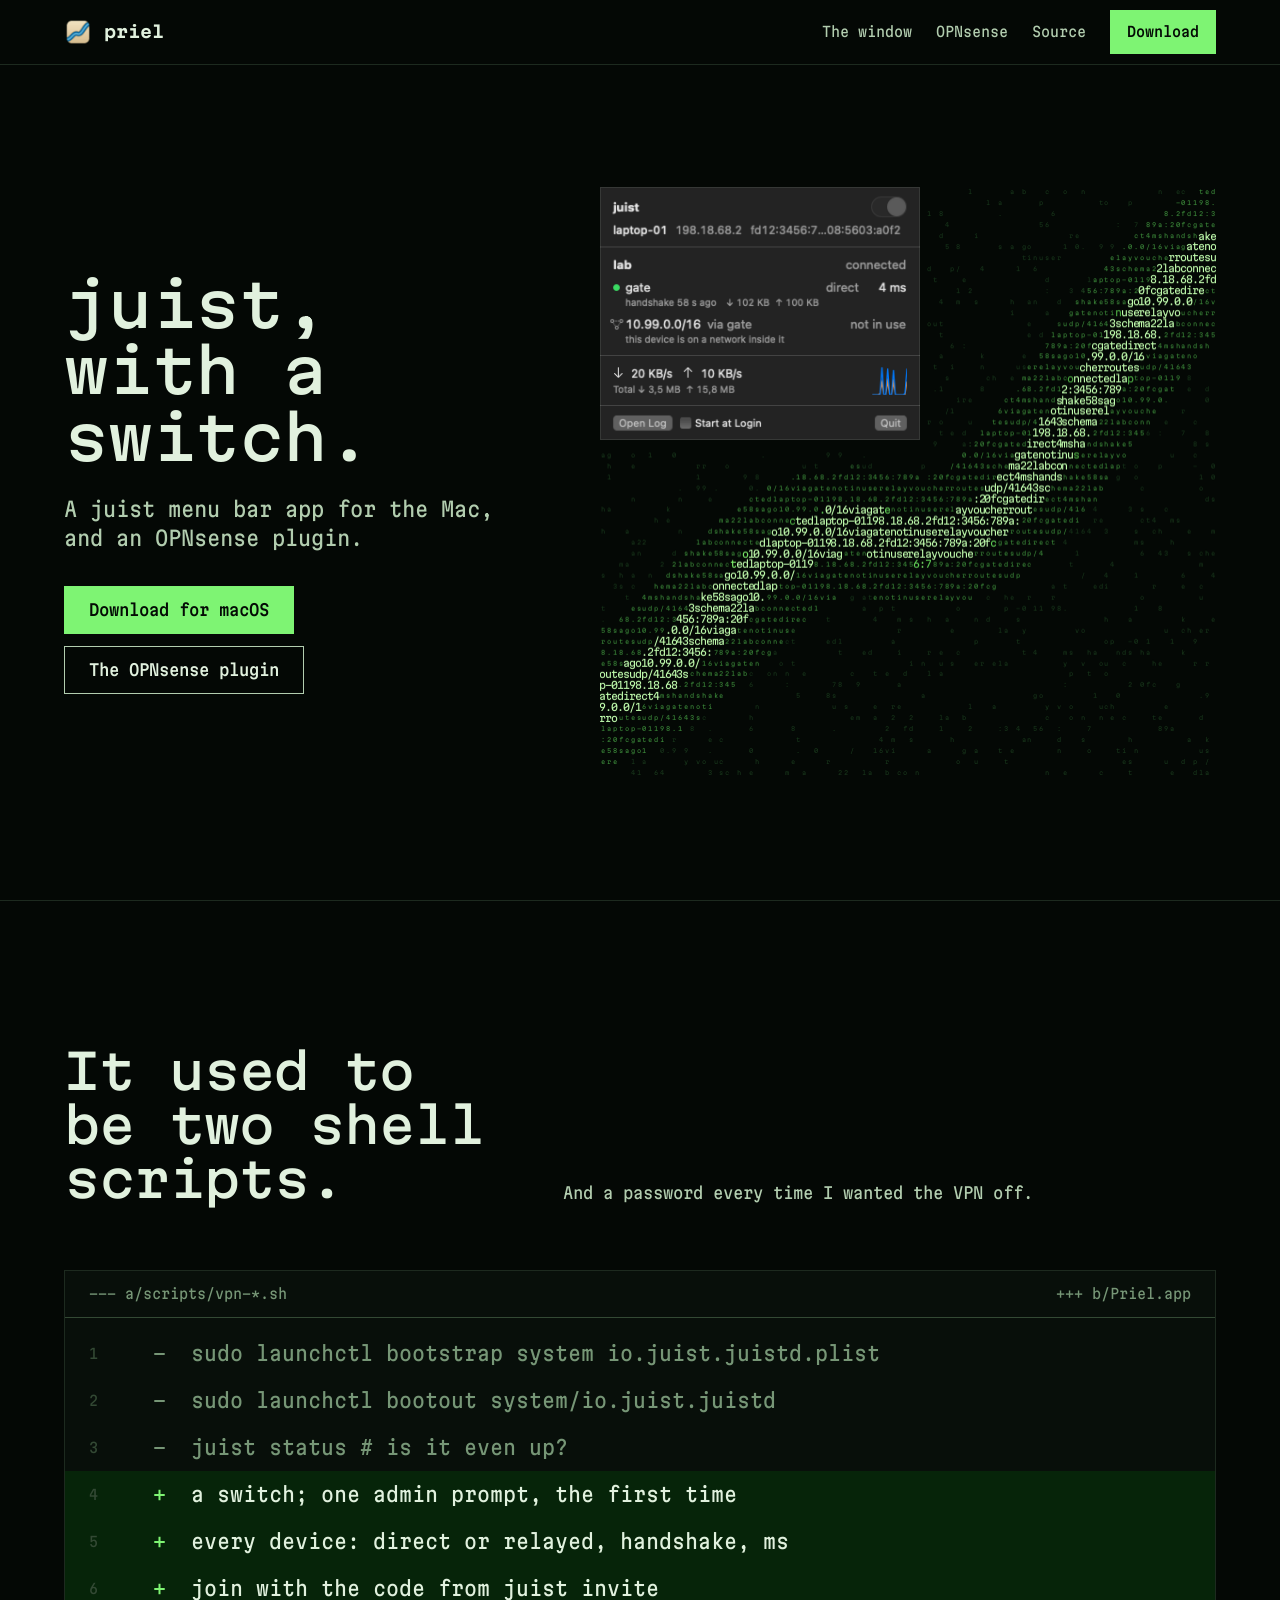
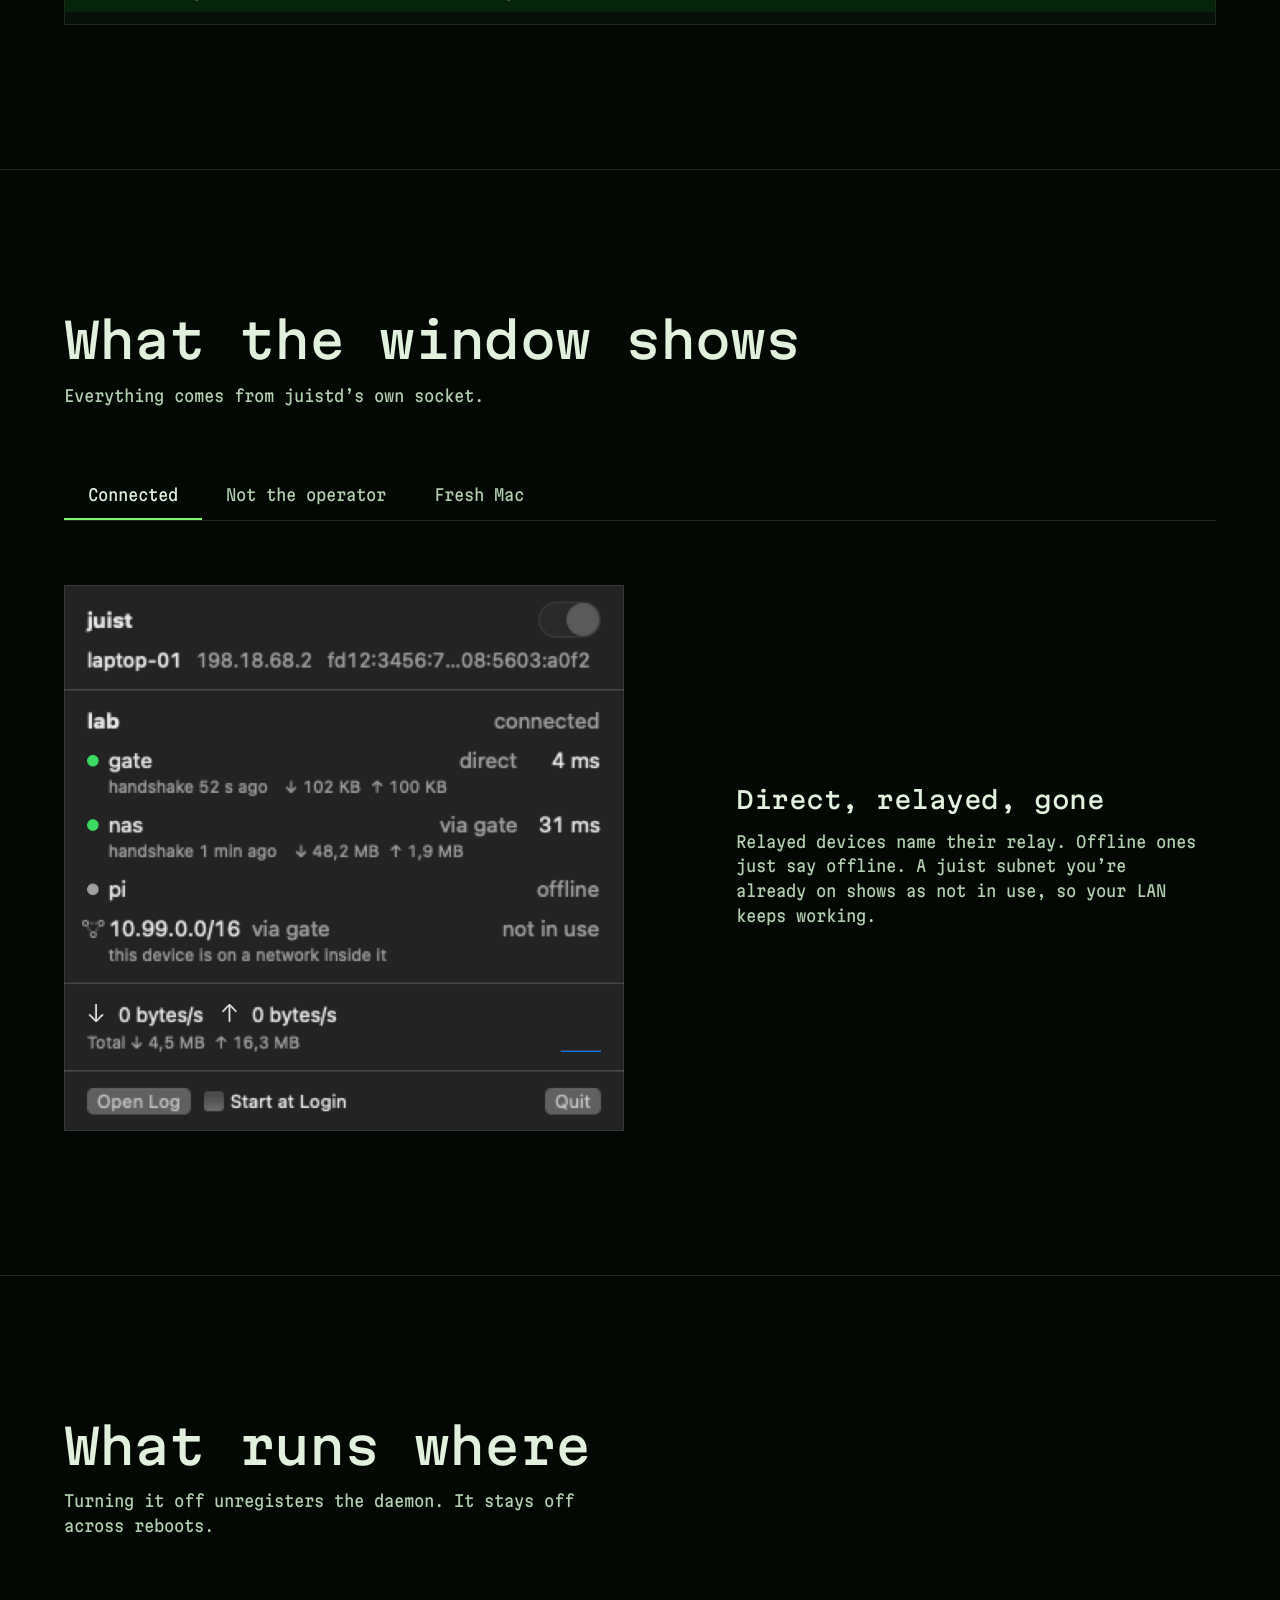
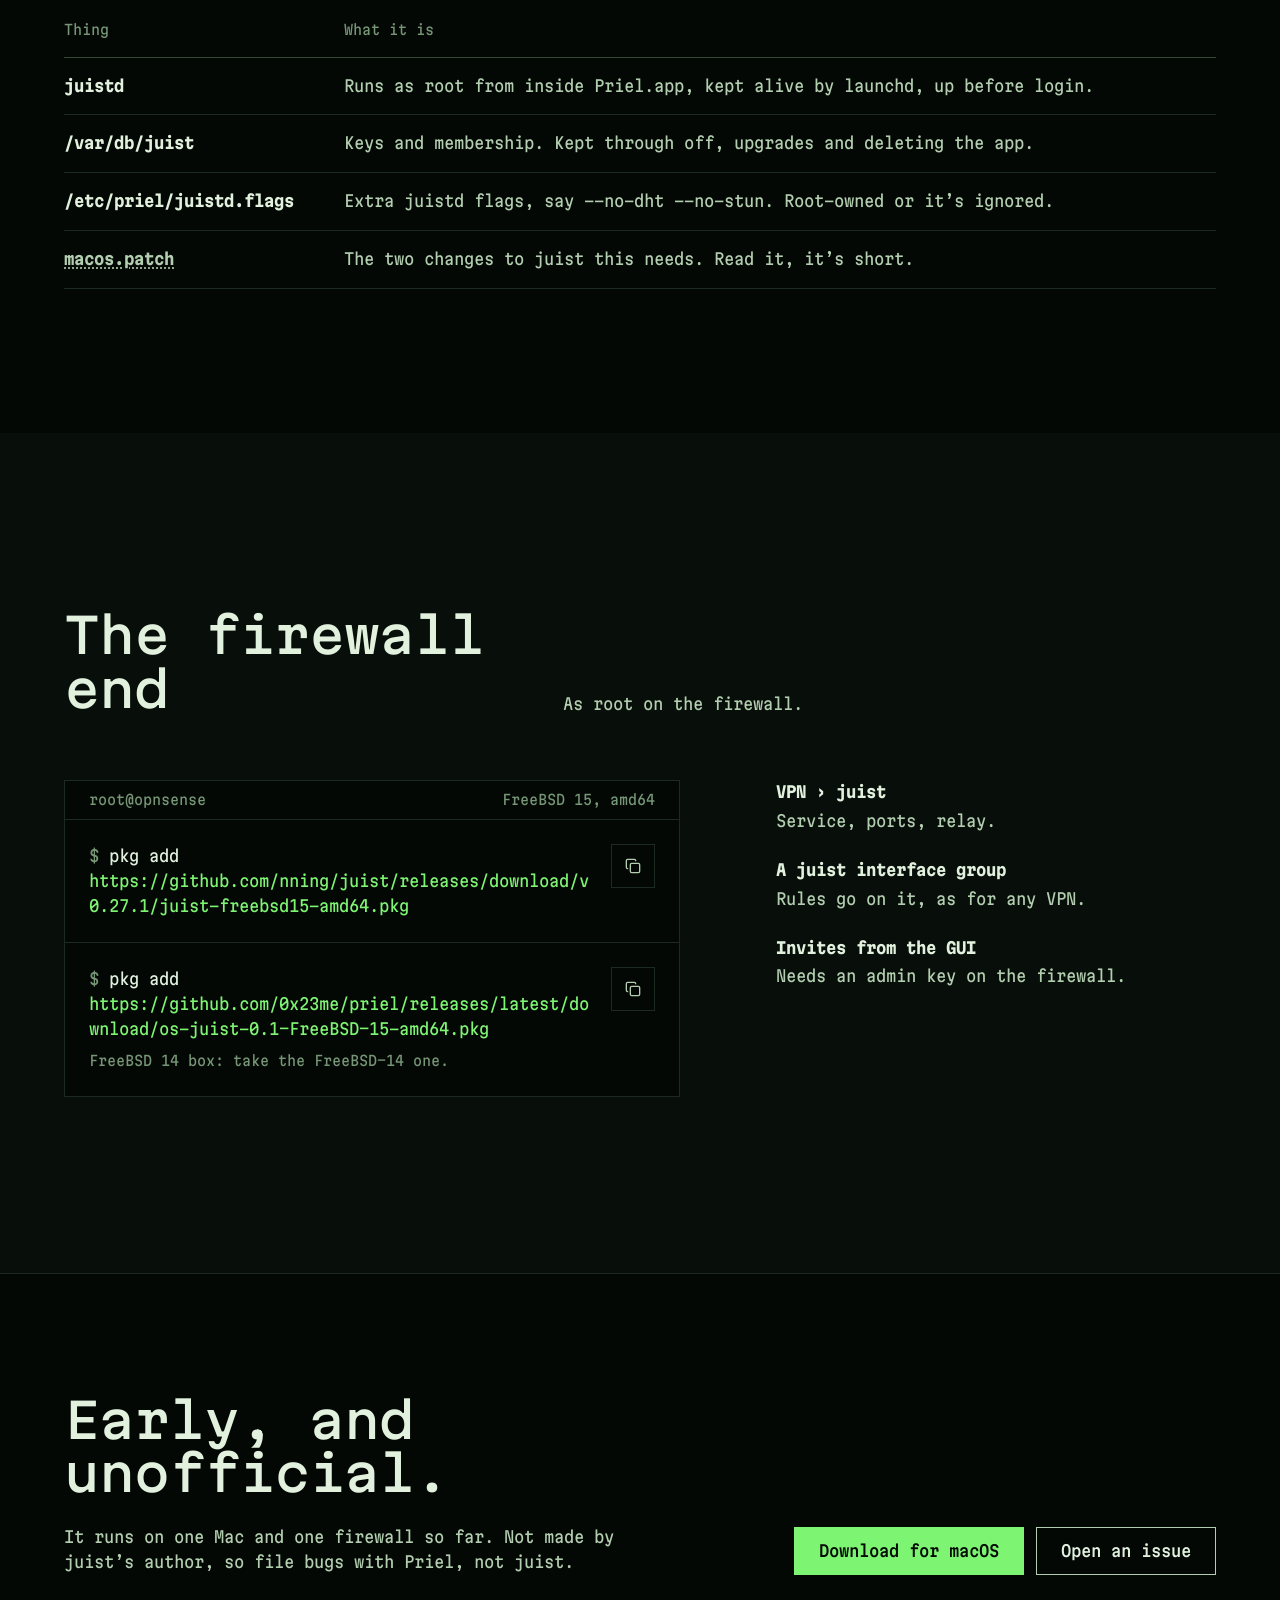
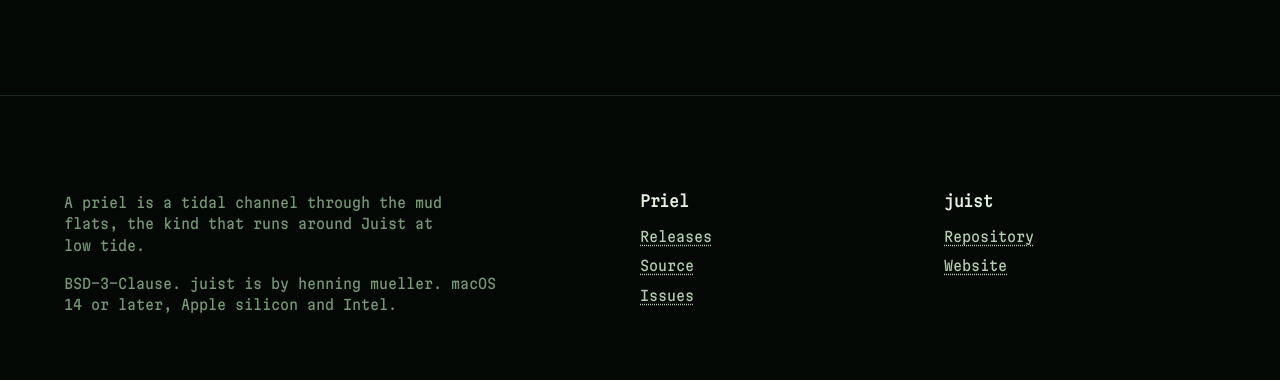
==== site/index.html @ d88fb5ce "Priel: juist in the macOS menu bar, an OPNsense plugin, and a landing page" ====
<!doctype html>
<html lang="en">
<head>
<meta charset="utf-8">
<meta name="viewport" content="width=device-width, initial-scale=1">
<title>Priel, juist for the Mac and OPNsense</title>
<meta name="description" content="A macOS menu bar app and an OPNsense plugin for juist, the peer-to-peer WireGuard mesh VPN.">
<link rel="icon" href="img/icon-256.png">
<link rel="preconnect" href="https://fonts.googleapis.com">
<link rel="preconnect" href="https://fonts.gstatic.com" crossorigin>
<link href="https://fonts.googleapis.com/css2?family=Martian+Mono:wdth,wght@75..112.5,400..700&display=swap" rel="stylesheet">
<link rel="stylesheet" href="style.css">
<script>document.documentElement.classList.add('js');</script>
</head>
<body>
<a class="skip" href="#main">Skip to content</a>

<header class="nav">
  <div class="container">
    <a class="mark" href="./" aria-label="Priel, home"><img src="img/icon-256.png" width="28" height="28" alt="">priel</a>
    <ul>
      <li><a href="#window">The window</a></li>
      <li><a href="#opnsense">OPNsense</a></li>
      <li><a href="https://github.com/0x23me/priel">Source</a></li>
      <li><a class="btn" href="https://github.com/0x23me/priel/releases/latest">Download</a></li>
    </ul>
  </div>
</header>

<main id="main">
<section class="hero">
  <div class="container">
    <div class="hero__text">
      <h1>juist, with a switch.</h1>
      <p class="lead">A juist menu bar app for the Mac, and an OPNsense plugin.</p>
      <div class="actions">
        <a class="btn" href="https://github.com/0x23me/priel/releases/latest">Download for macOS</a>
        <a class="btn btn--line" href="#opnsense">The OPNsense plugin</a>
      </div>
    </div>
    <div class="art">
      <pre aria-hidden="true">l         a   b   c    o nn e      c t       e        d       l      a p   t  o  p            -  01  198
                 .        1   8.  68            .     2          g a      t         ed   i       rect4ms
    h    an          ds              h    a    k   e5  8 s         a        g                  o10.99.0.
  0 /1  6       v           i        ag   a   t           e               la           b  c onnectedlapt
op - 0  1 1  98 .   1 8            .                  6  8     .               2g         atedirect4msha
   n                       d  s  ha        k e 5 8sa g    o 1      0 . 99     . 0.  0 / 16viagatelabconn
 e c            t      e d  l     ap     t     op- 0                   1198.18        .68.2gatedirect4ms
       h   a    n  d    sh    a ke    5     8    s  ag o   10   .     9  9           .0.0/16viagatelabco
    n    n          e   c                te   d l  a    p    t             o      p-01198.18.68.2gatedir
     ec   t  4            ms             h     an ds        h a            k   e 58sago10.99.0.0/16viaga
         t          el  a       b c o   nnec   t         e  d  l     a  pt   o  p-01198.18.68.2gatedirec
 t          4     m         s      h   a   n d   sh  a               k     e   58sago10.99.0.0/16viagate
    l       a b   c   onn           e c     t     e    dla              p    top-01198.18.68.2gatedirect
      4m     shan        d        s        h      a k    e              5 8 sago10.99.0.0/16viagatelabco
     n  n   ec        t               e           d  l     a p             top-01198.18.68.2gatedirect4
   m   s  h      a      n   d                   s     h  a      k      e  58sago10.99.0.0/16viagatela
         b        c    o   n      n  e  c         t     e  d    l     aptop-01198.18.68.2gatedirect4
 m        sh  a          n             d  s               h      ak  e 58sago10.99.0.0/16viagatela b
   con n   e          c  t   e  d l a  p   to   p -0    11      9     8.18.68.2gatedirect4mshands  h  a
k  e58   sa  go     1 0    .        9    9 .   0.     0     /16     viagatelabconnectedlaptop-01      1
   9 8            .     1             8       .  6    8   .2       gatedirect4mshandshake58sag    o
1  0  .9     9        . 0  .    0    / 1 6         v   i a    g   atelabconnectedlaptop-01198  .    1
    8              .   6  8    .2       g a t    e d     i r e  ct4mshandshake58sago10.99.0.0 /   1   6
  v              i        a       g  a            te    l    abconnectedlaptop-01198.18.68          . 2
ga   t  e   d              i          r e   c                t4mshandshake58sago10.99.0.0       /   1
 6   v          ia   g            a t     elab        c    onnectedlaptop-01198.18.68.2ga t   e     d  i
 r              e       c t     4mshandshake58sago10.9 9.0.0/16viagatelabconnectedlapt o  p          - 0
             1  19 8     .1 8.68.2gatedirect4mshandshake58sago10.99.0.0/16viagatelabc      o         n
     n       e    c      tedlaptop-01198.18.68.2gatedirect4mshandshake58sago10.99.0.                  0/
16         v           iagatelabconnectedlaptop-01198.18.68.2gatedirect4mshandshak e     5 8   s
         a g        o10.99.0.0/16viagatelabconnectedlaptop-01198.18.68.2gatedirec  t4      msh  an
d   s        h    ake58sago10.99.0.0/16viagatelabconnectedlaptop-01198.18.68.2gated  i    r  ec    t   4
     msh        andshake58sago10.99.0.0/16viagatelabconnectedlaptop-01198.18. 6           8.    2
     ga     t edirect4mshandshake58sago10.99.0.0/16viagatelabconnectedlapto     p          -  01   1 98.
   18     . 68.2gatedirect4mshandshake58sago10.99.0.0/16viagatelabconnect      e      d              l
a  p t  o  p-01198.18.68.2gatedirect4mshandshake58sago10.99.0.0/16viaga          t   e    l       a    b
  co n   nectedlaptop-01198.18.68.2gatedirect4mshandshake58sago10.9         9 .    0.0       /    1  6
    v  iagatelabconnectedlaptop-01198.18  . 68.2gatedirect4msha  n  ds  h   a              k         e
5    8sago10.99.0.0/16viagatelabconne       c  t e          d       l ap to p-0           1   1
9  8.18.68.2gatedirect4mshandshake5   8       s   a g  o  1    0 .    9              9   .        0    .
0/16viagatelabconnectedlaptop-011                 9        8       .1  8        .6             8  .2 ga
tedirect4mshandshake58sago10.99.0     .0/        1             6      v              ia  ga t   e   l
abconnectedlaptop-01198.18.68.          2   ga    t    e d  i          r e    ct  4m   sha nd     s
hake58sago10.99.0.0/16viaga   t e                   l a  b c   on nec         t  e  dl  a    pt     o p
-01198.18.68.2gatedirect4m  sh a  n       d   s h  a   k e                     5  8  s
ago10.99.0.0/16viagatel  a     b       co  n      n                           e          c ted   l
aptop-01198.18.68.2ga            t    ed              i                  re        c   t             4m
shandshake58sago10.       9            9 .    0  .0           /   1        6 v i    aga        t
elabconnectedlapto       p                -0  1  1  9    8.  1             8   . 6  8 . 2    ga      t
edirect4mshand s  h      a      k      e        5  8s    a    g    o1 0  .9  9    .           0.0
/16viagatel a     b c            o             n n  e      c           te    d   l       a         p  t
op-01198  .18 .   6      8       .  2     g   ated     i     r e   c t       4    m    sh a          nd
sha  k e      5 8s ag     o     1     0         .           9  9    .                   0.     0  / 1 6
     vi  ag       a te l a     b  c     on  ne  c te d                     l  a     p    t      o   p-0</pre>
      <canvas aria-hidden="true"></canvas>
      <figure class="window" data-slot="window" data-kind="product" data-alt="Priel's window, connected, one device reached directly">
        <img src="img/window-connected.png" width="680" height="536" fetchpriority="high" alt="Priel's window: the switch on, this Mac's addresses, the network lab connected, the device gate reached directly at 4 ms with its last handshake and bytes each way, a subnet not in use because this Mac is inside it, and the tunnel's rate and totals.">
      </figure>
    </div>
  </div>
</section>

<section class="section">
  <div class="container">
    <div class="head">
      <h2>It used to be two shell scripts.</h2>
      <p>And a password every time I wanted the VPN off.</p>
    </div>
    <figure class="diff" aria-label="What Priel replaced, as a diff">
      <figcaption class="diff__file"><span>--- a/scripts/vpn-*.sh</span><span>+++ b/Priel.app</span></figcaption>
      <ol>
        <li class="del"><span class="sign">-</span><code>sudo launchctl bootstrap system io.juist.juistd.plist</code></li>
        <li class="del"><span class="sign">-</span><code>sudo launchctl bootout system/io.juist.juistd</code></li>
        <li class="del"><span class="sign">-</span><code>juist status   # is it even up?</code></li>
        <li class="add"><span class="sign">+</span><span>a switch; one admin prompt, the first time</span></li>
        <li class="add"><span class="sign">+</span><span>every device: direct or relayed, handshake, ms</span></li>
        <li class="add"><span class="sign">+</span><span>join with the code from juist invite</span></li>
      </ol>
    </figure>
  </div>
</section>

<section class="section" id="window">
  <div class="container">
    <div class="head head--stack">
      <h2>What the window shows</h2>
      <p>Everything comes from juistd’s own socket.</p>
    </div>
    <div class="switch" data-switch>
      <div class="tabs" role="tablist" aria-label="Window states">
        <button type="button" role="tab" id="t1" aria-controls="p1" aria-selected="true">Connected</button>
        <button type="button" role="tab" id="t2" aria-controls="p2" aria-selected="false" tabindex="-1">Not the operator</button>
        <button type="button" role="tab" id="t3" aria-controls="p3" aria-selected="false" tabindex="-1">Fresh Mac</button>
      </div>
      <div class="panel" role="tabpanel" id="p1" aria-labelledby="t1">
        <figure class="shot" data-slot="state-connected" data-kind="product" data-alt="The window with several devices"><img src="img/window-several.png" width="680" height="662" loading="lazy" alt="Priel's window with three devices: gate reached directly at 4 ms, nas through gate's relay at 31 ms, pi offline."></figure>
        <div>
          <h3>Direct, relayed, gone</h3>
          <p>Relayed devices name their relay. Offline ones just say offline. A juist subnet you’re already on shows as not in use, so your LAN keeps working.</p>
        </div>
      </div>
      <div class="panel" role="tabpanel" id="p2" aria-labelledby="t2">
        <figure class="shot" data-slot="state-reader" data-kind="product" data-alt="The window as a user who is not the operator"><img src="img/window-reader.png" width="680" height="604" loading="lazy" alt="Priel's window showing the device as member 1, no latency, and a Become Operator button."></figure>
        <div>
          <h3>Member 1, no ping</h3>
          <p>juistd hides names from users who aren’t its operator. Become Operator asks for your password once and fixes it.</p>
        </div>
      </div>
      <div class="panel" role="tabpanel" id="p3" aria-labelledby="t3">
        <figure class="shot" data-slot="state-join" data-kind="product" data-alt="The window on a Mac in no network yet"><img src="img/window-join.png" width="680" height="402" loading="lazy" alt="Priel's window with an invite code field and a Join button."></figure>
        <div>
          <h3>Paste the invite code</h3>
          <p>Run juist invite on any member, paste the code here. You also become this Mac’s operator.</p>
        </div>
      </div>
    </div>
  </div>
</section>

<section class="section">
  <div class="container">
    <div class="head head--stack">
      <h2>What runs where</h2>
      <p>Turning it off unregisters the daemon. It stays off across reboots.</p>
    </div>
    <table class="where">
      <thead><tr><th scope="col">Thing</th><th scope="col">What it is</th></tr></thead>
      <tbody>
        <tr><th scope="row">juistd</th><td>Runs as root from inside Priel.app, kept alive by launchd, up before login.</td></tr>
        <tr><th scope="row">/var/db/juist</th><td>Keys and membership. Kept through off, upgrades and deleting the app.</td></tr>
        <tr><th scope="row">/etc/priel/juistd.flags</th><td>Extra juistd flags, say <code>--no-dht --no-stun</code>. Root-owned or it’s ignored.</td></tr>
        <tr><th scope="row"><a class="link" href="https://github.com/0x23me/priel/blob/main/mac/juist/macos.patch">macos.patch</a></th><td>The two changes to juist this needs. Read it, it’s short.</td></tr>
      </tbody>
    </table>
  </div>
</section>

<section class="section section--paper" id="opnsense">
  <div class="container">
    <div class="head">
      <h2>The firewall end</h2>
      <p>As root on the firewall.</p>
    </div>
    <div class="fw">
      <div class="well">
        <div class="well__bar"><span>root@opnsense</span><span>FreeBSD 15, amd64</span></div>
        <div class="cmd">
          <div><code><span class="p">$ </span>pkg add <span class="arg">https://github.com/nning/juist/releases/download/v0.27.1/juist-freebsd15-amd64.pkg</span></code></div>
          <button class="copy" type="button" aria-label="Copy the juist install command" data-copy="pkg add https://github.com/nning/juist/releases/download/v0.27.1/juist-freebsd15-amd64.pkg"><svg class="glyph" viewBox="0 0 24 24" fill="none" stroke="currentColor" stroke-width="2" stroke-linecap="round" stroke-linejoin="round" aria-hidden="true"><rect x="8" y="8" width="14" height="14" rx="2"/><path d="M4 16c-1.1 0-2-.9-2-2V4c0-1.1.9-2 2-2h10c1.1 0 2 .9 2 2"/></svg><svg class="tick" viewBox="0 0 24 24" fill="none" stroke="currentColor" stroke-width="2" stroke-linecap="round" stroke-linejoin="round" aria-hidden="true"><path d="M20 6 9 17l-5-5"/></svg></button>
        </div>
        <div class="cmd">
          <div><code><span class="p">$ </span>pkg add <span class="arg">https://github.com/0x23me/priel/releases/latest/download/os-juist-0.1-FreeBSD-15-amd64.pkg</span></code><small>FreeBSD 14 box: take the FreeBSD-14 one.</small></div>
          <button class="copy" type="button" aria-label="Copy the plugin install command" data-copy="pkg add https://github.com/0x23me/priel/releases/latest/download/os-juist-0.1-FreeBSD-15-amd64.pkg"><svg class="glyph" viewBox="0 0 24 24" fill="none" stroke="currentColor" stroke-width="2" stroke-linecap="round" stroke-linejoin="round" aria-hidden="true"><rect x="8" y="8" width="14" height="14" rx="2"/><path d="M4 16c-1.1 0-2-.9-2-2V4c0-1.1.9-2 2-2h10c1.1 0 2 .9 2 2"/></svg><svg class="tick" viewBox="0 0 24 24" fill="none" stroke="currentColor" stroke-width="2" stroke-linecap="round" stroke-linejoin="round" aria-hidden="true"><path d="M20 6 9 17l-5-5"/></svg></button>
        </div>
      </div>
      <dl>
        <div><dt>VPN › juist</dt><dd>Service, ports, relay.</dd></div>
        <div><dt>A juist interface group</dt><dd>Rules go on it, as for any VPN.</dd></div>
        <div><dt>Invites from the GUI</dt><dd>Needs an admin key on the firewall.</dd></div>
      </dl>
    </div>
  </div>
</section>

<section class="close">
  <div class="container">
    <div class="close__text">
      <h2>Early, and unofficial.</h2>
      <p>It runs on one Mac and one firewall so far. Not made by juist’s author, so file bugs with Priel, not juist.</p>
    </div>
    <div class="actions">
      <a class="btn" href="https://github.com/0x23me/priel/releases/latest">Download for macOS</a>
      <a class="btn btn--line" href="https://github.com/0x23me/priel/issues">Open an issue</a>
    </div>
  </div>
</section>
</main>

<footer class="foot">
  <div class="container">
    <div>
      <p>A priel is a tidal channel through the mud flats, the kind that runs around Juist at low tide.</p>
      <p>BSD-3-Clause. juist is by henning mueller. macOS 14 or later, Apple silicon and Intel.</p>
    </div>
    <nav aria-label="Priel">
      <h2>Priel</h2>
      <ul>
        <li><a class="link" href="https://github.com/0x23me/priel/releases">Releases</a></li>
        <li><a class="link" href="https://github.com/0x23me/priel">Source</a></li>
        <li><a class="link" href="https://github.com/0x23me/priel/issues">Issues</a></li>
      </ul>
    </nav>
    <nav aria-label="juist">
      <h2>juist</h2>
      <ul>
        <li><a class="link" href="https://github.com/nning/juist">Repository</a></li>
        <li><a class="link" href="https://juist.nning.io/">Website</a></li>
      </ul>
    </nav>
  </div>
</footer>

<script>
// The channel, printed in juistd's status text: resolves row by row once, flares under the cursor.
(() => {
  const rows = ["10000000001000100010000101101000000101000000010000000010000000100000010100010010010000000000001001100444", "00000000000000000100000000100011001100000000000010000010000000000101000000100000000011000100000004444444", "00001000011000000000011000000000000001000010000100011001010000000001000000001000000000000000000444444444", "00101100100000001000000000001000000001100010001000000000001000000000000000110000000000010010444444444444", "11010100101001101000101000000000000100000000000000000010010000010000000000000001100000000044444444444888", "00010000000000000000000000010010011000000001010101110100001010000001010110000010110010104444444444488888", "01010000000000001000000101001000001100000100000111010000000000000000000111111100000000444444444488888888", "00000001000100001001000011000010110000100000100001001101000110001000001001000000000004444444448888888888", "00001000010000000000100010000000000000000110001010010000100001000000000000010000001444444444488888888888", "00000110001001000000000000110000000000000100000110110000000010100000000000010001024444444448888888888844", "00000000010000000000110010000000101010001111000100000000010010010000010011000100444444444888888888884444", "01000000000010000010000000001000000100010001010001100100000000000000010000010004444444458888888888444444", "00001000000010100010001110000000000010100000100000100001110000000000000010000344444444888888888884444444", "00000011000001111000000001000000001000000001000000101000010000000000000010104444444448888888888444444444", "00000100100011000000001000000000000000100000000000100100000101000000000000044444444888888888884444444440", "00010001001000000100000010001000000000000000000010000010010000001000000100444444448888888888444444444000", "00000000010000000010000100010000001001001000000000100000100100001000001144444444488888888884444444440000", "01000000001100100000000001000000000000010010000000000000001000000110010444444445888888888544444444010000", "00011101000100000000001001000100101010010001100010110000110000001000004444444488888888884444444440010010", "10011100011001100000101000010000000010000101000110000010000011100000444444444888888888844444444300000010", "00010100000000000010000010000000000000100000001001000010001100000004444444448888888888444444440000100000", "10010011000001000000001010010000100001010100000000010001010000100044444444888888888844444444400100001000", "00001000000000000001000100100001100000001010100001010000010101004444444448888888888444444444101000100010", "00100000000000000100000000100000001001000000000000110000100001344444444488888888884444444400000000001010", "11000100100010000000000000010000000000101000100000000000000004444444448888888888544444444000000010001000", "01000100000000001100010000000000001010000033110000000010000444444444488888888884444444441010001000001001", "01000000000000001000000010100000444444444444444444444404444444444448888888888844444444010010000000000101", "00000000000001001101000001104444444444444444444444444444444444444888888888884444444440000001000000000100", "00000100000001000010000004444444444444444444444444444444444444488888888888844444444400000000000000000011", "11000000000100000000000444444444444446888888888864444444444488888888888884444444440100000101000100000000", "00000000010100000000444444444444588888888888888888888888888888888888888444444444400110000001110011000000", "10001000000001000044444444444888888888888888888888888888888888888888844444444441111001000010011000010001", "00000111000000004444444444488888888888888888888888888888888888888864444444444010000000000011000010000000", "00000110000010444444444478888888888888888444488888888888888888844444444444400000100000000001001100010111", "00011000001044444444447888888888888844444444444444444676444444444444444440000001000000100000000000000100", "10010100100444444444488888888888844444444444444444444444444444444444444000000000010001000010000000100001", "00110100044444444448888888888844444444444444444444444444444444444440000000001010000111000000010000100100", "00001004444444444888888888884444444444440010114444444444444444400100110010001000000000000001000000000100", "10000444444444488888888888444444444440000000100101000000000010000000101101101110000000000010001000000000", "10044444444448888888888884444444444000100000001000101001001000010100001000000000000001000100000000100001", "44444444444888888888888444444444300000000000000000100000000100000001100100000000110000000000000100110110", "44444444488888888888844444444441100000111000000001000000000000010000001000000000000001100110100010001000", "44444448888888888884444444444100000000001000110000100001010010000000000101000011001100011101100000100000", "44448888888888888444444444400010100000000000000000001010010100011011100000000010010011001000011000001010", "88888888888888844444444441001101001000000010001010010001010000000000000000000001001001000000000000000000", "88888888888884444444444001000001000000011001000000100000000000000000000000000010000000000101110001000000", "88888888884444444444400000000000010000110000000000000010000000000000000001100000000100010000000000000110", "88888884444444444440000000100000000000010100001001100000000000100010000000010101000011100000000100000000", "88844444444444444100000001000000000000000011001001001000011001000000000000010001010010101000011000000100", "44444444444444010010000001000000100000010000000010011000010000100001101001100100001000000000001110000000", "44444444444010000010100000000000010000000000000101001000000100000000000110000100010000000100000000010010", "44444444001110100010000001000000010010000010001111000001000001010001010000000100001000011010000000000110", "44400101000000101101100000100000100000100000000010000000000010010000100000000000000000001100000100101010", "00000110011000000010110101000001001000001100110010110100000000000000000000010010000010000100000010001110"];
  const text = 'lab connected laptop-01 198.18.68.2 fd12:3456:789a:20fc gate direct 4ms handshake 58s ago 10.99.0.0/16 via gate not in use relay voucher routes udp/41643 schema 22 '.replace(/\s/g, '');
  const art = document.querySelector('.art'), canvas = art.querySelector('canvas'), ctx = canvas.getContext('2d');
  const win = art.querySelector('.window');
  let hole = null;
  const css = getComputedStyle(document.documentElement);
  const tones = [0, 1, 2, 3, 4, 5, 6, 7].map((i) => css.getPropertyValue(`--glyph-${i}`).trim());
  const accent = css.getPropertyValue('--color-accent').trim();
  const still = matchMedia('(prefers-reduced-motion: reduce)').matches;
  let shown = still ? rows.length : 0, pointer = null, w = 0, h = 0, cw = 0, ch = 0;
  const size = () => {
    const r = art.getBoundingClientRect(), d = devicePixelRatio || 1;
    w = r.width; h = r.height; canvas.width = w * d; canvas.height = h * d; ctx.setTransform(d, 0, 0, d, 0, 0);
    cw = w / rows[0].length; ch = h / rows.length;
    // Leave a cell of air around the window, so no glyph is cut by its edge.
    const q = win.getBoundingClientRect();
    hole = { l: q.left - r.left - cw, t: q.top - r.top - ch, r: q.right - r.left + cw, b: q.bottom - r.top + ch };
  };
  const draw = () => {
    ctx.clearRect(0, 0, w, h);
    ctx.textAlign = 'center'; ctx.textBaseline = 'middle';
    let k = 0;
    for (let y = 0; y < shown; y++) {
      for (let x = 0; x < rows[y].length; x++) {
        const level = +rows[y][x];
        if (!level) continue;
        const cx = (x + 0.5) * cw, cy = (y + 0.5) * ch;
        if (cx > hole.l && cx < hole.r && cy > hole.t && cy < hole.b) continue;
        const near = pointer && Math.hypot(cx - pointer.x, cy - pointer.y) < 60;
        const dim = level <= 4;
        ctx.font = `${Math.round(ch * (dim ? 0.62 : 1) * 0.9)}px ${css.getPropertyValue('--font-display')}`;
        ctx.fillStyle = near ? accent : tones[Math.min(7, level - 1)];
        ctx.fillText(text[k++ % text.length], cx, cy);
      }
    }
  };
  size();
  if (still) draw();
  else {
    const start = performance.now();
    const step = (t) => { shown = Math.min(rows.length, Math.ceil((t - start) / 1500 * rows.length)); draw(); if (shown < rows.length) requestAnimationFrame(step); };
    requestAnimationFrame(step);
    art.addEventListener('pointermove', (e) => { const r = art.getBoundingClientRect(); pointer = { x: e.clientX - r.left, y: e.clientY - r.top }; requestAnimationFrame(draw); });
    art.addEventListener('pointerleave', () => { pointer = null; requestAnimationFrame(draw); });
  }
  new ResizeObserver(() => { size(); draw(); }).observe(art);
})();

// Tabs: arrow keys move between them; without script every panel shows.
document.querySelectorAll('[data-switch]').forEach((root) => {
  const tabs = [...root.querySelectorAll('[role="tab"]')];
  const pick = (tab) => tabs.forEach((t) => {
    const on = t === tab;
    t.setAttribute('aria-selected', on); t.tabIndex = on ? 0 : -1;
    document.getElementById(t.getAttribute('aria-controls')).hidden = !on;
  });
  pick(tabs[0]);
  tabs.forEach((t, i) => {
    t.addEventListener('click', () => pick(t));
    t.addEventListener('keydown', (e) => {
      const j = e.key === 'ArrowRight' ? i + 1 : e.key === 'ArrowLeft' ? i - 1 : null;
      if (j === null) return;
      const next = tabs[(j + tabs.length) % tabs.length]; pick(next); next.focus();
    });
  });
});

// Copy buttons: the icon turns into a tick for 1.4 s.
document.querySelectorAll('[data-copy]').forEach((b) => b.addEventListener('click', () => {
  navigator.clipboard.writeText(b.dataset.copy).then(() => { b.classList.add('is-done'); setTimeout(() => b.classList.remove('is-done'), 1400); });
}));
</script>
<script>window.hallmarkSlots = (m) => { for (const [k, v] of Object.entries(m)) { const s = document.querySelector(`[data-slot="${k}"]`); if (!s) continue; const im = new Image(); im.src = typeof v === 'string' ? v : v.src; im.alt = (typeof v === 'object' && v.alt) || s.dataset.alt || ''; s.querySelectorAll(':scope > img').forEach((o) => o.remove()); s.prepend(im); } };
document.querySelectorAll('[data-slot] img').forEach((i) => { if (i.complete && !i.naturalWidth) i.remove(); else i.addEventListener('error', () => i.remove(), { once: true }); });</script>
</body>
</html>
---- site/style.css ----
/* Hallmark · shape: Workbench · genre: atmospheric · theme: Terminal (deal 2/3, seed priel-unofficial-macos-menu-45c1·20820695·2026-11-12·r0) · job: try · draw: d08ca9
 * hero: Settled · nav: edge-aligned (swapped from search-led: nothing to search) · footer: index columns · imagery: screenshots 4 (the app's own window, rendered from test data) · signature: the tidal channel from the app icon printed in juistd's status text, the app window resting on it
 * axes: dark/mono/chromatic-green · posture: committed · contrast: pass · fold: pass · v2.0.0 */
/* Hallmark · pre-emit critique: P4 H4 E4 S5 R4 V4 · weakest: P, a utility page has little to argue; it argues the switch against the two shell scripts it replaced, in a diff */
/* Hallmark · finish-review: subagent · 8 findings · 7 resolved, 1 dismissed (42: the nav is named in the stamp) · copy: 9 lines rewritten plainer */
/* Hallmark · dismissed 58 · the firewall screen holds two pkg add URLs, counted as words, which a visitor copies rather than reads */
@import url("./tokens.css");
@import url("./base.css");

body { font-stretch: var(--stretch-body); font-variant-numeric: tabular-nums; }
h1, h2, h3 { font-weight: var(--display-weight); font-stretch: var(--stretch-display); letter-spacing: var(--tracking-display); line-height: 1.12; }
h1 { font-size: clamp(2.5rem, 3.4vw + 1rem, 3.75rem); max-width: 14ch; }
code, pre, kbd { font-family: var(--font-display); }

/* Controls */
.btn { display: inline-flex; align-items: center; gap: var(--space-xs); min-height: 48px; padding: 0 var(--space-lg); border: 1px solid var(--color-accent); border-radius: 0; background: var(--color-accent); color: var(--color-accent-ink); font: 500 var(--text-md)/1 var(--font-body); font-stretch: var(--stretch-body); white-space: nowrap; text-decoration: none; cursor: pointer; transition: background-color var(--dur-micro) steps(1), color var(--dur-micro) steps(1); }
.btn:hover { background: var(--color-ink); border-color: var(--color-ink); }
.btn:active { background: var(--color-ink-2); }
.btn:focus-visible { outline: 2px solid var(--color-focus); outline-offset: 3px; }
.btn:disabled, .btn[aria-disabled="true"], .copy:disabled, .tabs button:disabled { opacity: 0.55; cursor: not-allowed; }
.btn--line { background: transparent; color: var(--color-ink); border-color: var(--color-ink-2); }
.btn--line:hover { background: var(--color-paper-3); color: var(--color-ink); border-color: var(--color-ink); }
.btn--line:active { background: var(--color-accent-wash); }
.link { color: var(--color-ink-2); text-decoration: underline dotted; text-underline-offset: 0.2em; transition: color var(--dur-micro) steps(1); }
.link:hover { color: var(--color-accent); }
.link:focus-visible { outline: 2px solid var(--color-focus); outline-offset: 2px; }

/* Nav */
.nav { border-bottom: var(--rule-hair) solid var(--color-rule); }
.nav .container { display: flex; align-items: center; justify-content: space-between; gap: var(--space-lg); min-height: 64px; }
.mark { display: inline-flex; align-items: center; gap: var(--space-sm); color: var(--color-ink); text-decoration: none; font-weight: 700; font-stretch: var(--stretch-display); }
.mark img { width: 28px; height: 28px; }
.mark:focus-visible { outline: 2px solid var(--color-focus); outline-offset: 4px; }
.nav ul { display: flex; align-items: center; gap: var(--space-lg); margin: 0; padding: 0; list-style: none; font-size: var(--text-sm); }
.nav ul a { color: var(--color-ink-2); text-decoration: none; }
.nav ul a:hover { color: var(--color-accent); }
.nav ul a:focus-visible { outline: 2px solid var(--color-focus); outline-offset: 4px; }
.nav ul a.btn { color: var(--color-accent-ink); }
.nav ul a.btn:hover { color: var(--color-accent-ink); }
.nav .btn { min-height: 44px; padding: 0 var(--space-md); font-size: var(--text-sm); }

/* Hero */
.hero .container { display: grid; grid-template-columns: minmax(0, 5fr) minmax(0, 7fr); gap: var(--space-3xl); align-items: center; min-height: calc(100dvh - 65px); padding-block: var(--space-2xl); }
.hero__text { display: grid; gap: var(--space-lg); }
.hero__text .lead { color: var(--color-ink-2); max-width: 34ch; }
.actions { display: flex; flex-wrap: wrap; gap: var(--space-sm); margin-top: var(--space-xs); }
.art { position: relative; aspect-ratio: 96 / 92; min-height: 520px; max-height: 720px; }
.art pre, .art canvas { position: absolute; inset: 0; width: 100%; height: 100%; margin: 0; }
.art pre { overflow: hidden; color: var(--glyph-3); font-size: 7px; line-height: 1.85; white-space: pre; }
.js .art pre { visibility: hidden; }
.art .window { position: absolute; left: 0; top: 0; width: min(52%, 400px); margin: 0; z-index: var(--z-raised); }
.window img, .shot img { outline: 1px solid color-mix(in oklab, var(--color-ink) 10%, transparent); outline-offset: -1px; }

/* Product captures keep their own colours: no duotone on the app's window. */
[data-kind="product"], [data-kind="product"]:has(> img) { background: none; isolation: auto; outline: none; }
[data-kind="product"] > img { position: static; filter: none; mix-blend-mode: normal; object-fit: contain; }
[data-kind="product"]:has(> img)::before { content: none; }

/* Sections */
.section { padding-block: var(--section-gap); border-top: var(--rule-hair) solid var(--color-rule); }
.section--tight { padding-block: var(--section-gap-s); }
.head { display: grid; grid-template-columns: minmax(0, 5fr) minmax(0, 7fr); gap: var(--gap-columns); align-items: end; margin-bottom: var(--space-2xl); }
.head p { color: var(--color-ink-2); }
.head--stack { grid-template-columns: minmax(0, 1fr); gap: var(--space-md); }
.section--paper { background: var(--color-paper-2); color: var(--color-ink); border-top: 0; padding-block: var(--section-gap-l); }
.section--paper .well { background: var(--color-paper); color: var(--color-ink); }

/* The diff */
.diff { margin: 0; border: var(--rule-hair) solid var(--color-rule); background: var(--color-paper-2); font-size: var(--text-lg); }
.diff__file { display: flex; justify-content: space-between; gap: var(--space-md); padding: var(--space-sm) var(--space-lg); border-bottom: var(--rule-hair) solid var(--color-rule-2); font-size: var(--text-sm); color: var(--color-muted); }
.diff ol { margin: 0; padding: var(--space-sm) 0; list-style: none; counter-reset: line; }
.diff li { display: grid; grid-template-columns: 4ch 2ch minmax(0, 1fr); gap: var(--space-sm); padding: var(--space-xs) var(--space-lg); counter-increment: line; }
.diff li::before { content: counter(line); color: var(--color-rule-2); font-size: var(--text-sm); align-self: center; }
.diff .del { color: var(--color-muted); }
.diff .add { background: var(--color-accent-wash); color: var(--color-ink); }
.diff .sign { color: var(--color-muted); }
.diff .add .sign { color: var(--color-accent); }
.diff code { overflow-wrap: anywhere; }

/* The window, three ways */
.tabs { display: flex; gap: 0; border-bottom: var(--rule-hair) solid var(--color-rule); margin-bottom: var(--space-2xl); overflow-x: auto; }
.tabs button { min-height: 48px; padding: 0 var(--space-lg); border: 0; border-bottom: 2px solid transparent; background: transparent; color: var(--color-ink-2); font-size: var(--text-md); font-stretch: var(--stretch-body); cursor: pointer; white-space: nowrap; transition: color var(--dur-micro) steps(1), background-color var(--dur-micro) steps(1); }
.tabs button:hover { color: var(--color-ink); background: var(--color-paper-2); }
.tabs button:active { background: var(--color-accent-wash); }
.tabs button[aria-selected="true"] { color: var(--color-ink); border-bottom-color: var(--color-accent); }
.tabs button:focus-visible { outline: 2px solid var(--color-focus); outline-offset: -2px; }
.panel { display: grid; grid-template-columns: minmax(0, 6fr) minmax(0, 5fr); gap: var(--space-3xl); align-items: center; }
.no-js .panel + .panel, .panel + .panel { margin-top: 0; }
html:not(.js) .panel + .panel { margin-top: var(--space-3xl); }
.shot { margin: 0; }
.shot img { width: 100%; height: auto; max-width: 560px; }
.panel h3 { margin-bottom: var(--space-md); }
.panel p { color: var(--color-ink-2); max-width: 46ch; }

/* What runs where */
.where { width: 100%; border-collapse: collapse; font-size: var(--text-md); }
.where th, .where td { padding: var(--space-md) var(--space-md) var(--space-md) 0; border-bottom: var(--rule-hair) solid var(--color-rule); text-align: left; vertical-align: top; }
.where thead th { font-size: var(--text-sm); font-weight: 400; color: var(--color-muted); border-bottom-color: var(--color-rule-2); white-space: nowrap; }
.where tbody th { font-weight: 700; color: var(--color-ink); white-space: nowrap; }
.where td { color: var(--color-ink-2); }

/* OPNsense */
.fw { display: grid; grid-template-columns: minmax(0, 7fr) minmax(0, 5fr); gap: var(--space-3xl); align-items: start; }
.well { background: var(--color-paper-2); border: var(--rule-hair) solid var(--color-rule); }
.well__bar { display: flex; justify-content: space-between; align-items: center; padding: var(--space-xs) var(--space-lg); border-bottom: var(--rule-hair) solid var(--color-rule); font-size: var(--text-sm); color: var(--color-muted); }
.cmd { display: grid; grid-template-columns: minmax(0, 1fr) auto; gap: var(--space-md); align-items: start; padding: var(--space-lg); border-bottom: var(--rule-hair) solid var(--color-rule); }
.cmd:last-child { border-bottom: 0; }
.cmd code { font-size: var(--text-md); overflow-wrap: anywhere; color: var(--color-ink); }
.cmd code .p { color: var(--color-muted); }
.cmd code .arg { color: var(--color-accent); }
.cmd small { display: block; margin-top: var(--space-xs); color: var(--color-muted); font-size: var(--text-sm); }
.copy { display: inline-grid; place-items: center; width: 44px; height: 44px; padding: 0; border: var(--rule-hair) solid var(--color-rule); background: transparent; color: var(--color-ink-2); cursor: pointer; transition: color var(--dur-micro) steps(1), background-color var(--dur-micro) steps(1); }
.copy:hover { color: var(--color-ink); background: var(--color-paper-3); }
.copy:active { background: var(--color-accent-wash); }
.copy:focus-visible { outline: 2px solid var(--color-focus); outline-offset: 2px; }
.copy svg { width: 16px; height: 16px; }
.copy .tick { display: none; color: var(--color-accent); }
.copy.is-done .tick { display: block; }
.copy.is-done .glyph { display: none; }
.fw dl { margin: 0; display: grid; gap: var(--space-lg); }
.fw dt { font-weight: 700; }
.fw dd { margin: var(--space-2xs) 0 0; color: var(--color-ink-2); }

/* Close */
.close { padding-block: var(--section-gap-s); border-top: var(--rule-hair) solid var(--color-rule); }
.close .container { display: grid; grid-template-columns: minmax(0, 7fr) minmax(0, 5fr); gap: var(--space-3xl); align-items: end; }
.close__text { display: grid; gap: var(--space-lg); }
.close__text p { color: var(--color-ink-2); }
.close .actions { justify-content: flex-end; }

/* Footer */
.foot { padding-block: var(--space-3xl) var(--space-2xl); border-top: var(--rule-hair) solid var(--color-rule); font-size: var(--text-sm); }
.foot .container { display: grid; grid-template-columns: minmax(0, 6fr) repeat(2, minmax(0, 3fr)); gap: var(--gap-columns); }
.foot p { color: var(--color-muted); max-width: 48ch; }
.foot p + p { margin-top: var(--space-md); }
.foot h2 { font-size: var(--text-md); font-stretch: var(--stretch-body); margin-bottom: var(--space-md); }
.foot ul { margin: 0; padding: 0; list-style: none; display: grid; gap: var(--space-xs); }

.skip { position: absolute; left: var(--space-md); top: calc(-1 * var(--space-3xl)); z-index: var(--z-toast); padding: var(--space-xs) var(--space-md); background: var(--color-accent); color: var(--color-accent-ink); }
.skip:focus-visible { top: var(--space-md); }

@media (max-width: 60rem) {
  .hero .container, .head, .panel, .fw, .close .container, .foot .container { grid-template-columns: minmax(0, 1fr); }
  .hero .container { min-height: 0; gap: var(--space-xl); }
  .art { min-height: 0; }
  .art .window { width: 70%; }
  .nav ul li:not(:last-child) { display: none; }
  .where thead { display: none; }
  .where tr { display: block; padding-block: var(--space-sm); border-bottom: var(--rule-hair) solid var(--color-rule); }
  .where th, .where td { display: block; padding: var(--space-2xs) 0; border: 0; }
}
@media (max-width: 40rem) {
  .diff { font-size: var(--text-sm); }
  .diff li { grid-template-columns: 2ch 1ch minmax(0, 1fr); padding-inline: var(--space-md); gap: var(--space-xs); }
}
@media (prefers-reduced-motion: reduce) {
  .btn, .link, .tabs button, .copy { transition: none; }
}
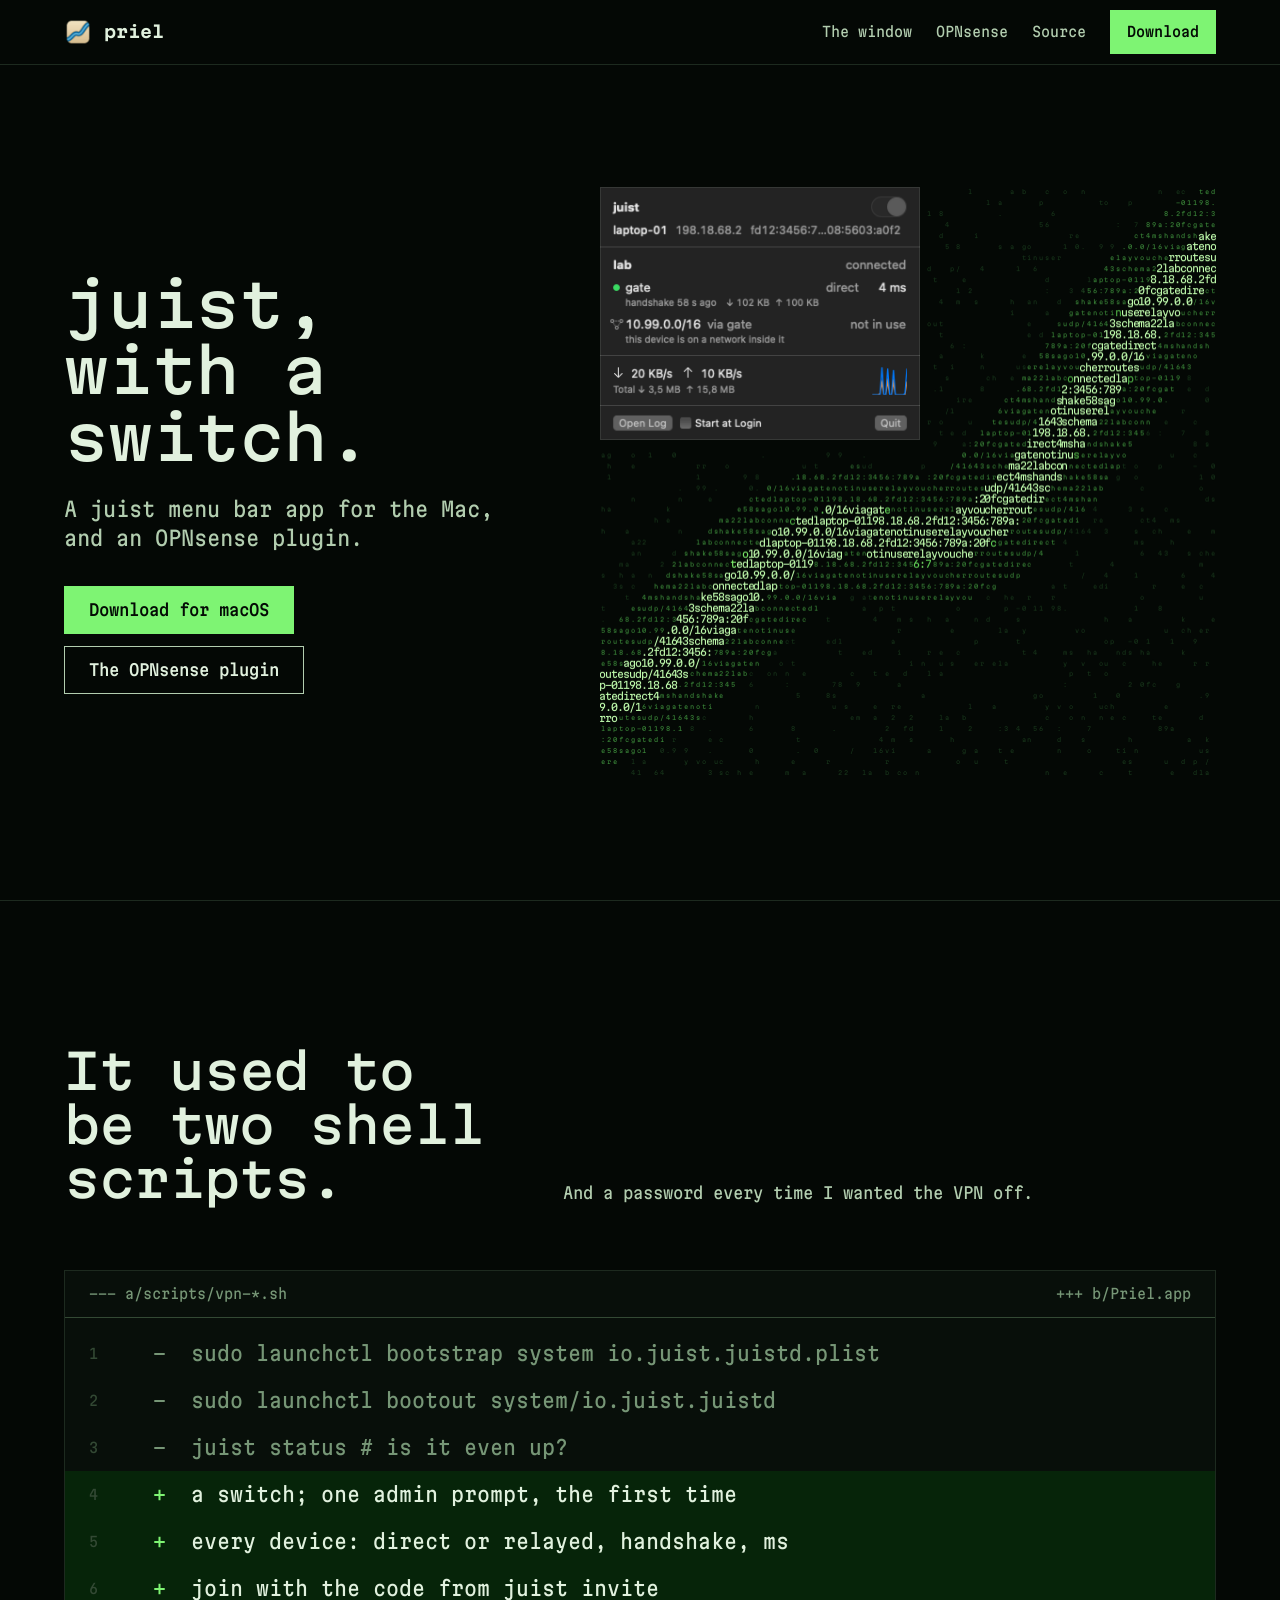
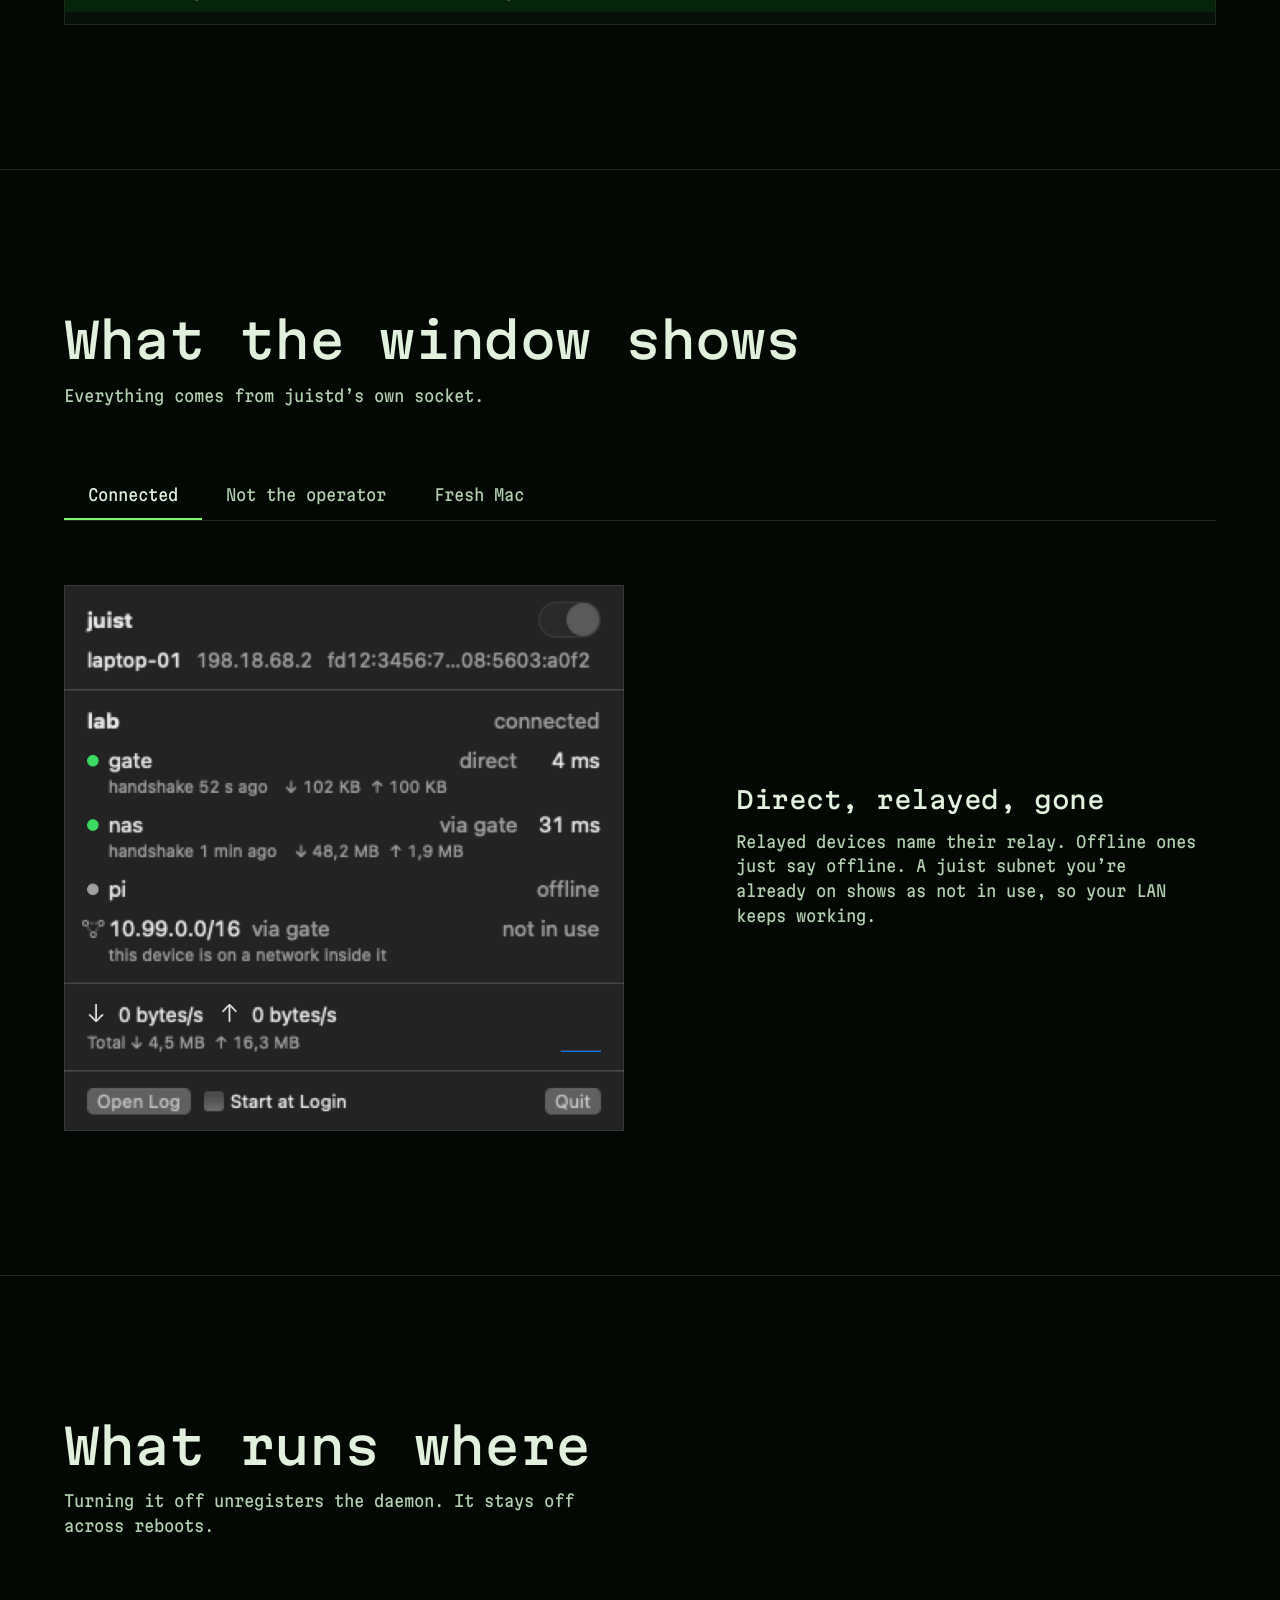
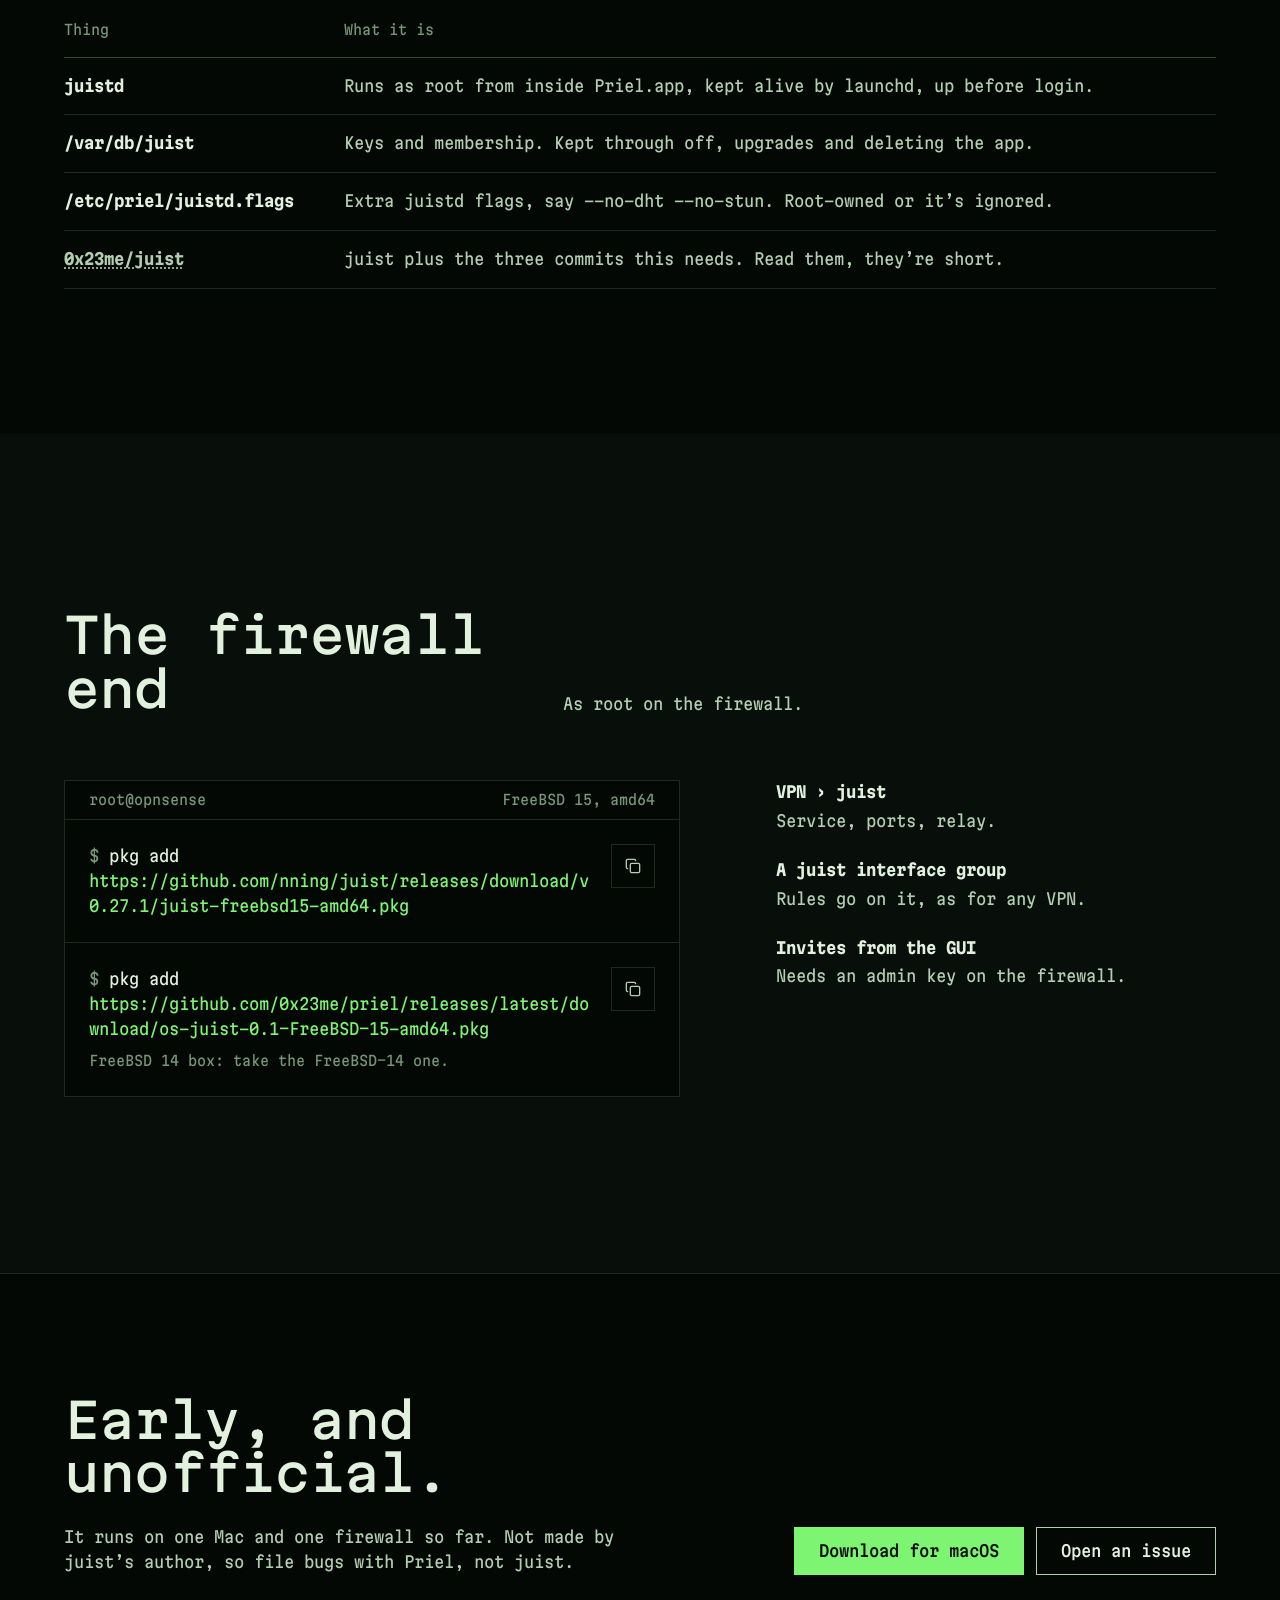
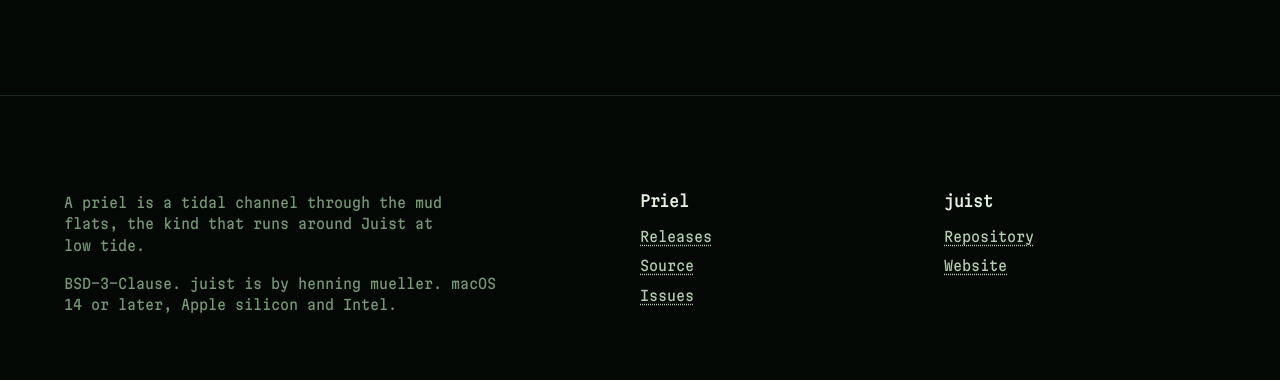
==== commit 5fe5caf1: "Build juist from the 0x23me/juist fork instead of carrying a patch" ====
--- a/site/index.html
+++ b/site/index.html
@@ -170,7 +170,7 @@
         <tr><th scope="row">juistd</th><td>Runs as root from inside Priel.app, kept alive by launchd, up before login.</td></tr>
         <tr><th scope="row">/var/db/juist</th><td>Keys and membership. Kept through off, upgrades and deleting the app.</td></tr>
         <tr><th scope="row">/etc/priel/juistd.flags</th><td>Extra juistd flags, say <code>--no-dht --no-stun</code>. Root-owned or it’s ignored.</td></tr>
-        <tr><th scope="row"><a class="link" href="https://github.com/0x23me/priel/blob/main/mac/juist/macos.patch">macos.patch</a></th><td>The two changes to juist this needs. Read it, it’s short.</td></tr>
+        <tr><th scope="row"><a class="link" href="https://github.com/0x23me/juist/compare/v0.27.1...priel">0x23me/juist</a></th><td>juist plus the three commits this needs. Read them, they’re short.</td></tr>
       </tbody>
     </table>
   </div>
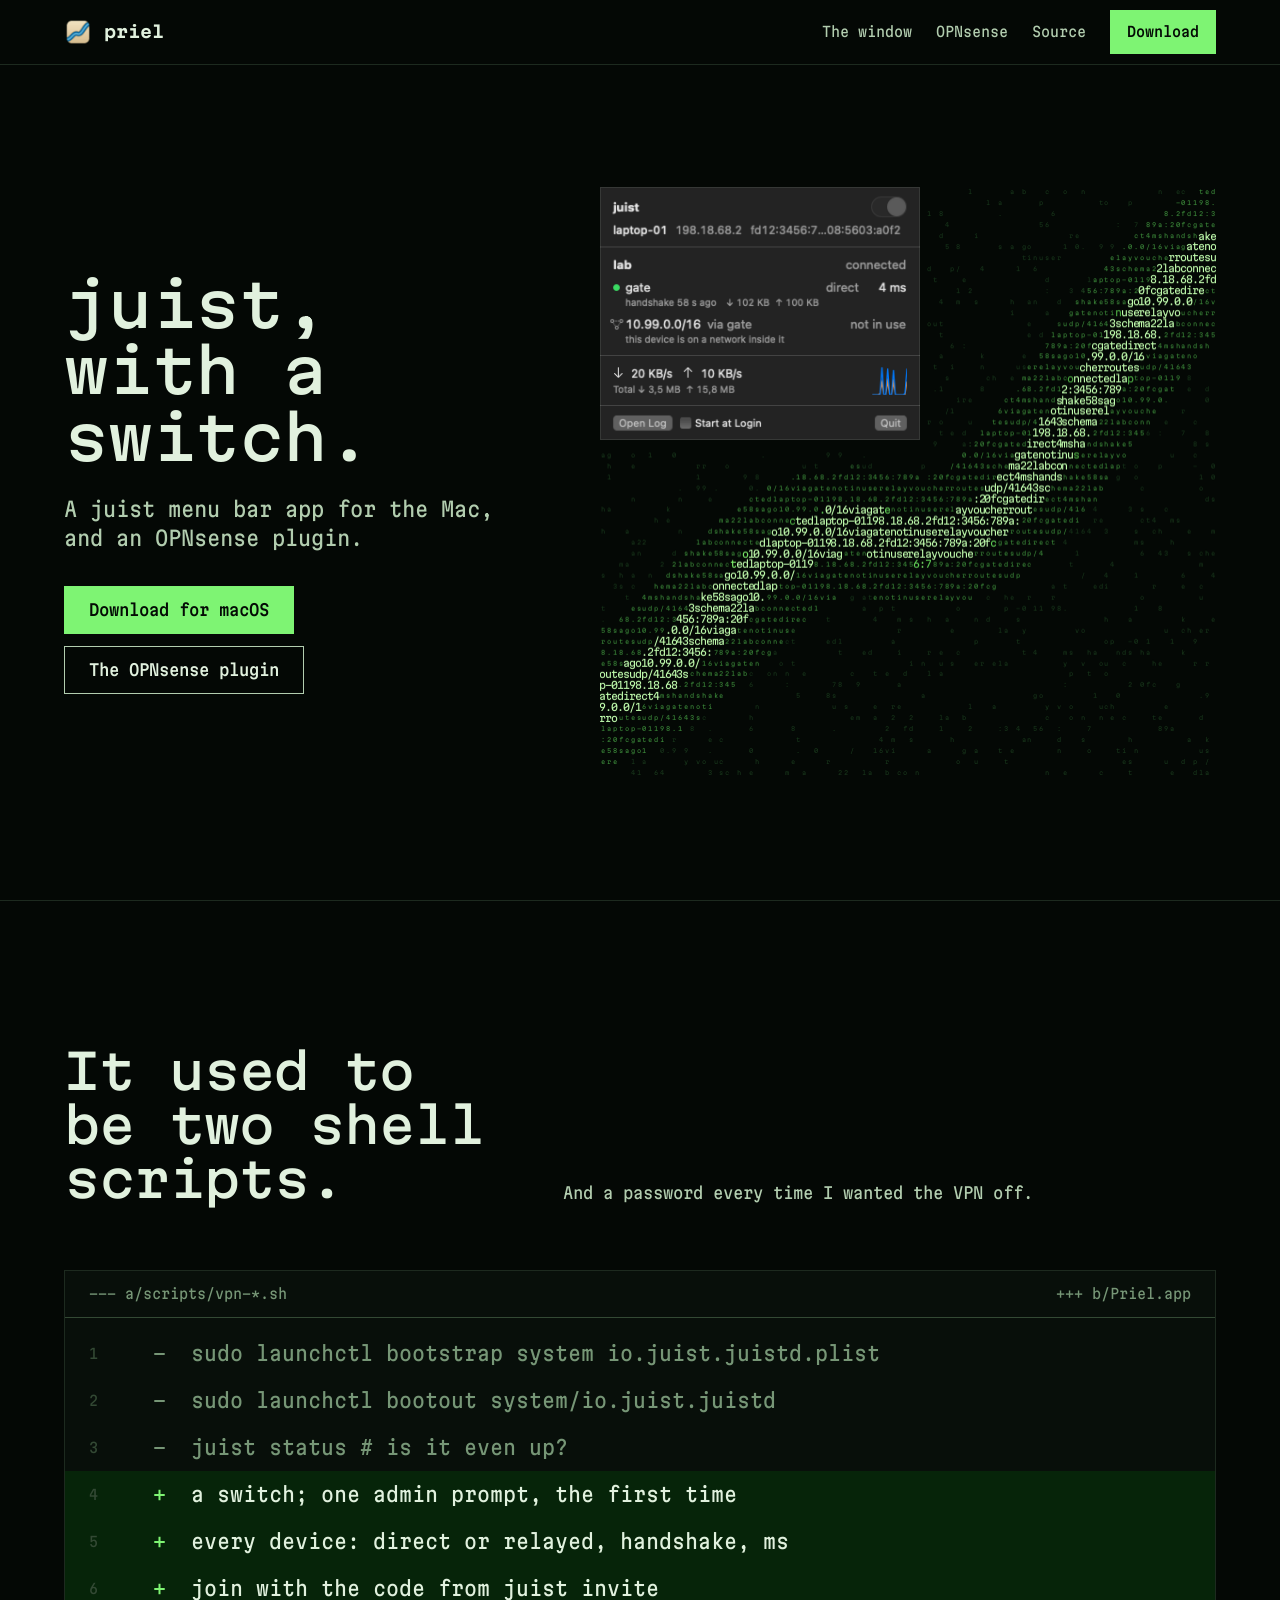
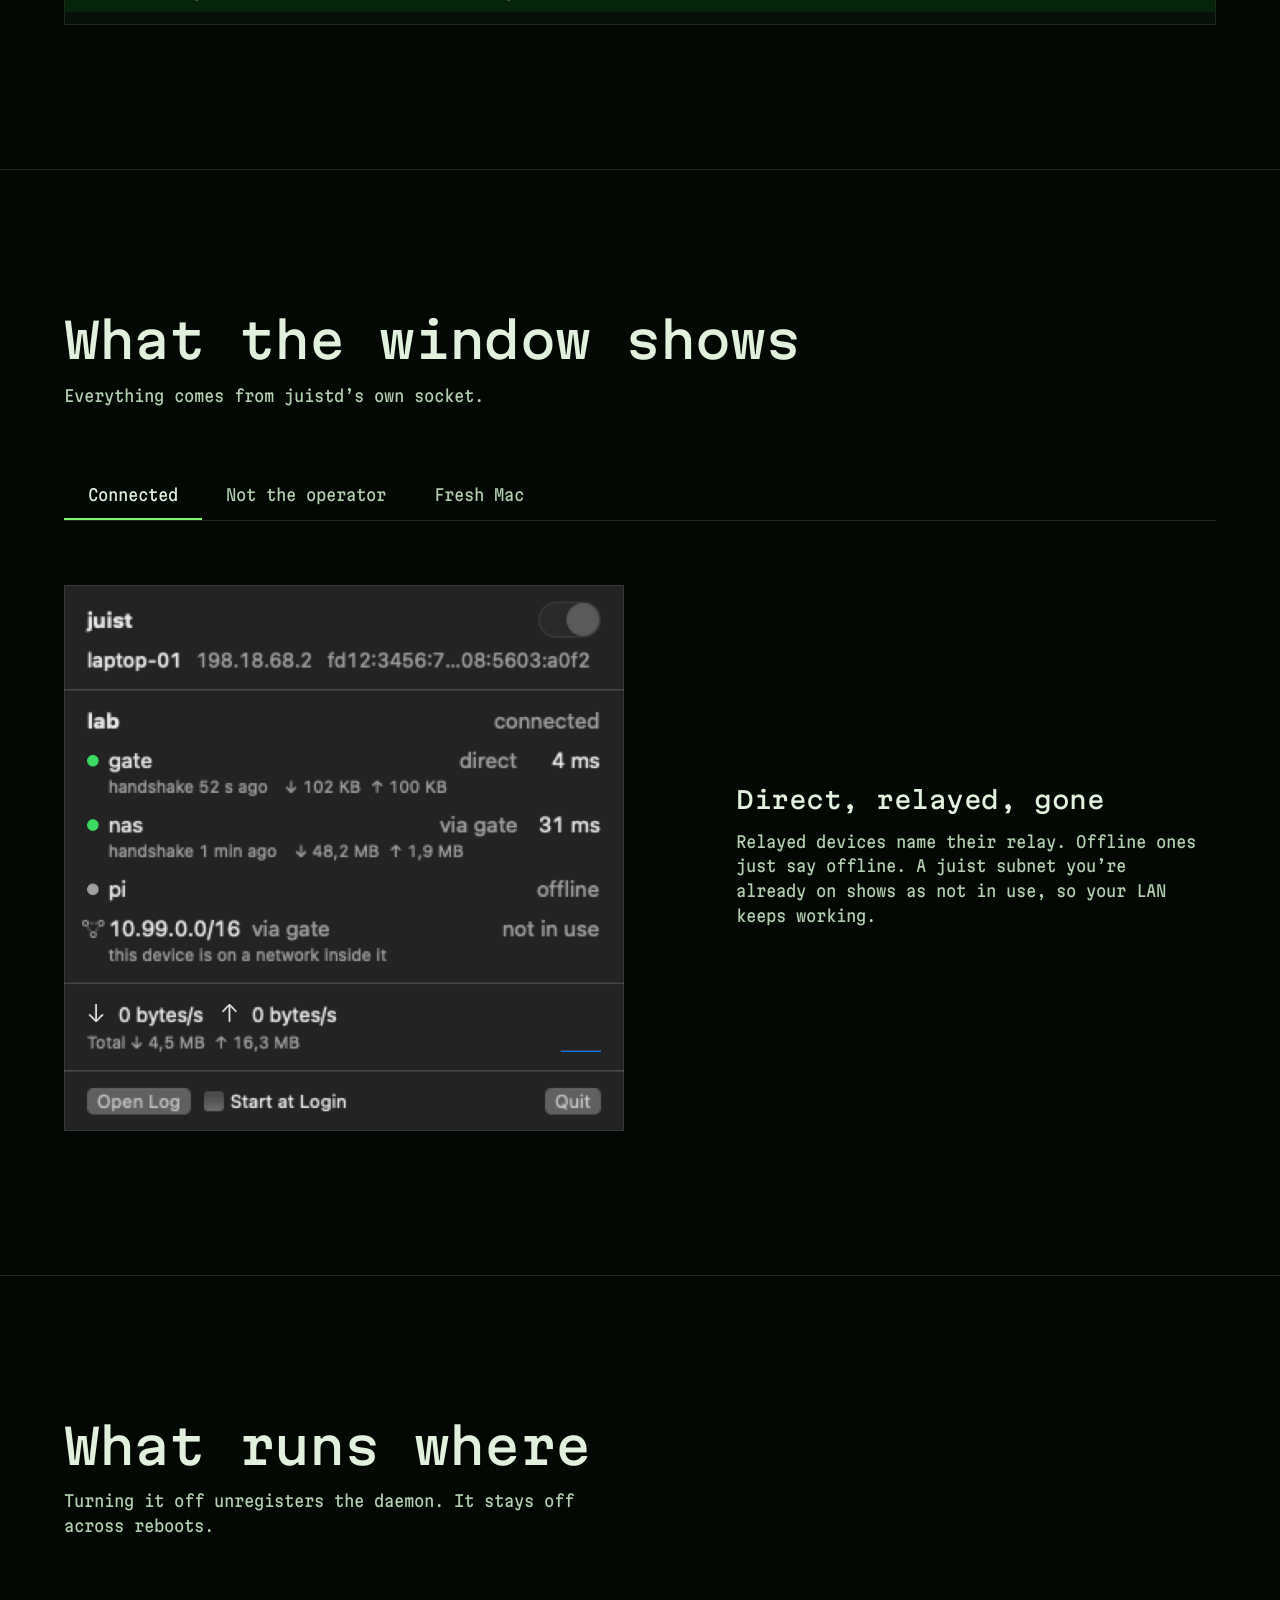
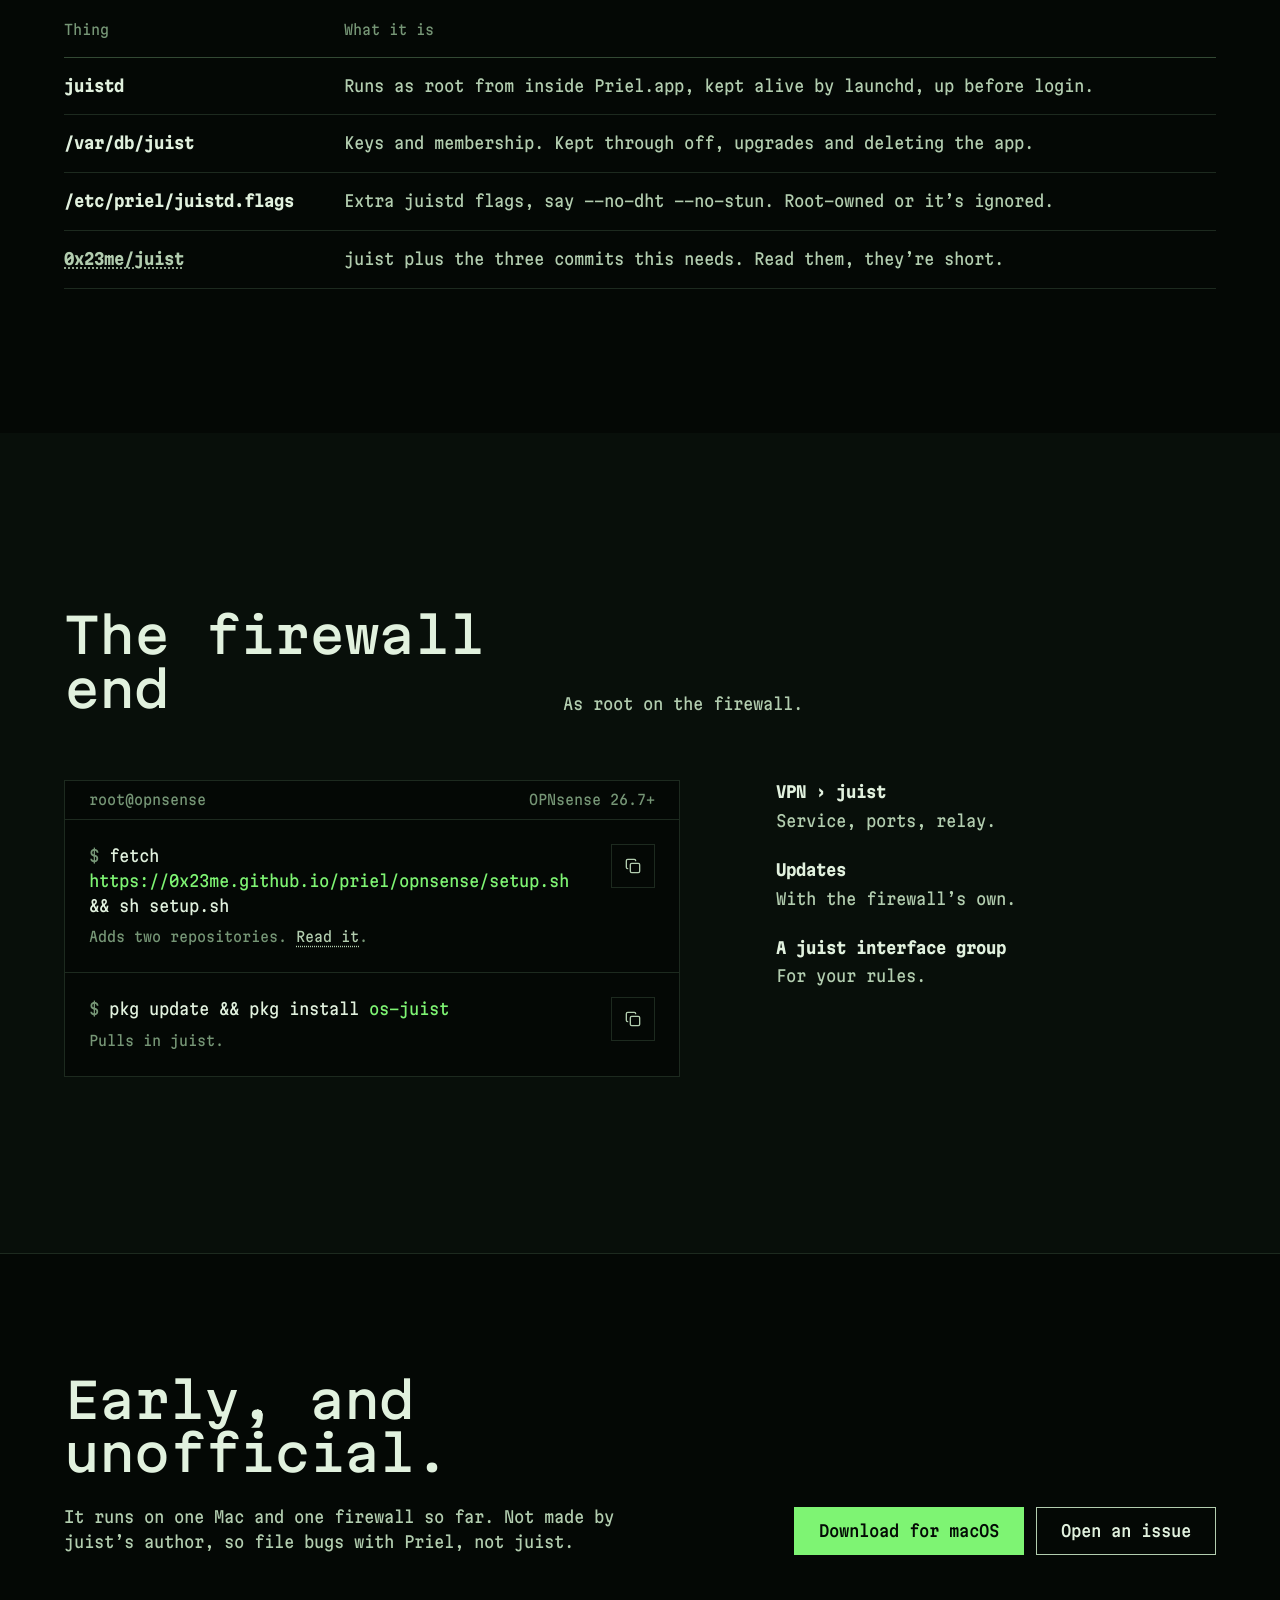
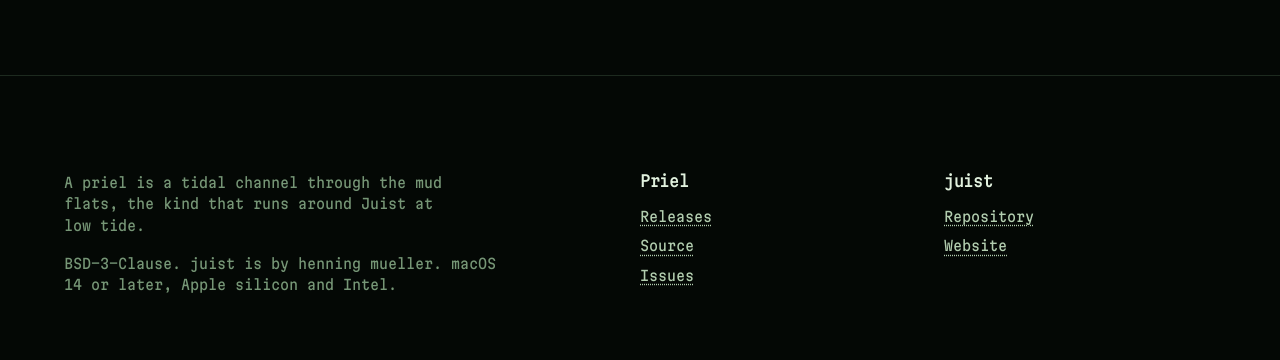
==== commit 8ec4f108: "OPNsense: a signed pkg repository on the site, with os-juist depending on juist" ====
--- a/site/index.html
+++ b/site/index.html
@@ -184,20 +184,20 @@
     </div>
     <div class="fw">
       <div class="well">
-        <div class="well__bar"><span>root@opnsense</span><span>FreeBSD 15, amd64</span></div>
+        <div class="well__bar"><span>root@opnsense</span><span>OPNsense 26.7+</span></div>
         <div class="cmd">
-          <div><code><span class="p">$ </span>pkg add <span class="arg">https://github.com/nning/juist/releases/download/v0.27.1/juist-freebsd15-amd64.pkg</span></code></div>
-          <button class="copy" type="button" aria-label="Copy the juist install command" data-copy="pkg add https://github.com/nning/juist/releases/download/v0.27.1/juist-freebsd15-amd64.pkg"><svg class="glyph" viewBox="0 0 24 24" fill="none" stroke="currentColor" stroke-width="2" stroke-linecap="round" stroke-linejoin="round" aria-hidden="true"><rect x="8" y="8" width="14" height="14" rx="2"/><path d="M4 16c-1.1 0-2-.9-2-2V4c0-1.1.9-2 2-2h10c1.1 0 2 .9 2 2"/></svg><svg class="tick" viewBox="0 0 24 24" fill="none" stroke="currentColor" stroke-width="2" stroke-linecap="round" stroke-linejoin="round" aria-hidden="true"><path d="M20 6 9 17l-5-5"/></svg></button>
+          <div><code><span class="p">$ </span>fetch <span class="arg">https://0x23me.github.io/priel/opnsense/setup.sh</span> &amp;&amp; sh setup.sh</code><small>Adds two repositories. <a class="link" href="opnsense/setup.sh">Read&nbsp;it</a>.</small></div>
+          <button class="copy" type="button" aria-label="Copy the repository setup" data-copy="fetch https://0x23me.github.io/priel/opnsense/setup.sh &amp;&amp; sh setup.sh"><svg class="glyph" viewBox="0 0 24 24" fill="none" stroke="currentColor" stroke-width="2" stroke-linecap="round" stroke-linejoin="round" aria-hidden="true"><rect x="8" y="8" width="14" height="14" rx="2"/><path d="M4 16c-1.1 0-2-.9-2-2V4c0-1.1.9-2 2-2h10c1.1 0 2 .9 2 2"/></svg><svg class="tick" viewBox="0 0 24 24" fill="none" stroke="currentColor" stroke-width="2" stroke-linecap="round" stroke-linejoin="round" aria-hidden="true"><path d="M20 6 9 17l-5-5"/></svg></button>
         </div>
         <div class="cmd">
-          <div><code><span class="p">$ </span>pkg add <span class="arg">https://github.com/0x23me/priel/releases/latest/download/os-juist-0.1-FreeBSD-15-amd64.pkg</span></code><small>FreeBSD 14 box: take the FreeBSD-14 one.</small></div>
-          <button class="copy" type="button" aria-label="Copy the plugin install command" data-copy="pkg add https://github.com/0x23me/priel/releases/latest/download/os-juist-0.1-FreeBSD-15-amd64.pkg"><svg class="glyph" viewBox="0 0 24 24" fill="none" stroke="currentColor" stroke-width="2" stroke-linecap="round" stroke-linejoin="round" aria-hidden="true"><rect x="8" y="8" width="14" height="14" rx="2"/><path d="M4 16c-1.1 0-2-.9-2-2V4c0-1.1.9-2 2-2h10c1.1 0 2 .9 2 2"/></svg><svg class="tick" viewBox="0 0 24 24" fill="none" stroke="currentColor" stroke-width="2" stroke-linecap="round" stroke-linejoin="round" aria-hidden="true"><path d="M20 6 9 17l-5-5"/></svg></button>
+          <div><code><span class="p">$ </span>pkg update &amp;&amp; pkg install <span class="arg">os-juist</span></code><small>Pulls in juist.</small></div>
+          <button class="copy" type="button" aria-label="Copy the install command" data-copy="pkg update &amp;&amp; pkg install os-juist"><svg class="glyph" viewBox="0 0 24 24" fill="none" stroke="currentColor" stroke-width="2" stroke-linecap="round" stroke-linejoin="round" aria-hidden="true"><rect x="8" y="8" width="14" height="14" rx="2"/><path d="M4 16c-1.1 0-2-.9-2-2V4c0-1.1.9-2 2-2h10c1.1 0 2 .9 2 2"/></svg><svg class="tick" viewBox="0 0 24 24" fill="none" stroke="currentColor" stroke-width="2" stroke-linecap="round" stroke-linejoin="round" aria-hidden="true"><path d="M20 6 9 17l-5-5"/></svg></button>
         </div>
       </div>
       <dl>
         <div><dt>VPN › juist</dt><dd>Service, ports, relay.</dd></div>
-        <div><dt>A juist interface group</dt><dd>Rules go on it, as for any VPN.</dd></div>
-        <div><dt>Invites from the GUI</dt><dd>Needs an admin key on the firewall.</dd></div>
+        <div><dt>Updates</dt><dd>With the firewall’s own.</dd></div>
+        <div><dt>A juist interface group</dt><dd>For your rules.</dd></div>
       </dl>
     </div>
   </div>
@@ -313,7 +313,8 @@
 
 // Copy buttons: the icon turns into a tick for 1.4 s.
 document.querySelectorAll('[data-copy]').forEach((b) => b.addEventListener('click', () => {
-  navigator.clipboard.writeText(b.dataset.copy).then(() => { b.classList.add('is-done'); setTimeout(() => b.classList.remove('is-done'), 1400); });
+  const text = b.dataset.copy || b.closest('.cmd').querySelector('code').textContent;
+  navigator.clipboard.writeText(text).then(() => { b.classList.add('is-done'); setTimeout(() => b.classList.remove('is-done'), 1400); });
 }));
 </script>
 <script>window.hallmarkSlots = (m) => { for (const [k, v] of Object.entries(m)) { const s = document.querySelector(`[data-slot="${k}"]`); if (!s) continue; const im = new Image(); im.src = typeof v === 'string' ? v : v.src; im.alt = (typeof v === 'object' && v.alt) || s.dataset.alt || ''; s.querySelectorAll(':scope > img').forEach((o) => o.remove()); s.prepend(im); } };
--- a/site/style.css
+++ b/site/style.css
@@ -103,7 +103,7 @@
 .fw { display: grid; grid-template-columns: minmax(0, 7fr) minmax(0, 5fr); gap: var(--space-3xl); align-items: start; }
 .well { background: var(--color-paper-2); border: var(--rule-hair) solid var(--color-rule); }
 .well__bar { display: flex; justify-content: space-between; align-items: center; padding: var(--space-xs) var(--space-lg); border-bottom: var(--rule-hair) solid var(--color-rule); font-size: var(--text-sm); color: var(--color-muted); }
-.cmd { display: grid; grid-template-columns: minmax(0, 1fr) auto; gap: var(--space-md); align-items: start; padding: var(--space-lg); border-bottom: var(--rule-hair) solid var(--color-rule); }
+.cmd { display: grid; grid-template-columns: minmax(0, 1fr) auto; min-width: 0; gap: var(--space-md); align-items: start; padding: var(--space-lg); border-bottom: var(--rule-hair) solid var(--color-rule); }
 .cmd:last-child { border-bottom: 0; }
 .cmd code { font-size: var(--text-md); overflow-wrap: anywhere; color: var(--color-ink); }
 .cmd code .p { color: var(--color-muted); }
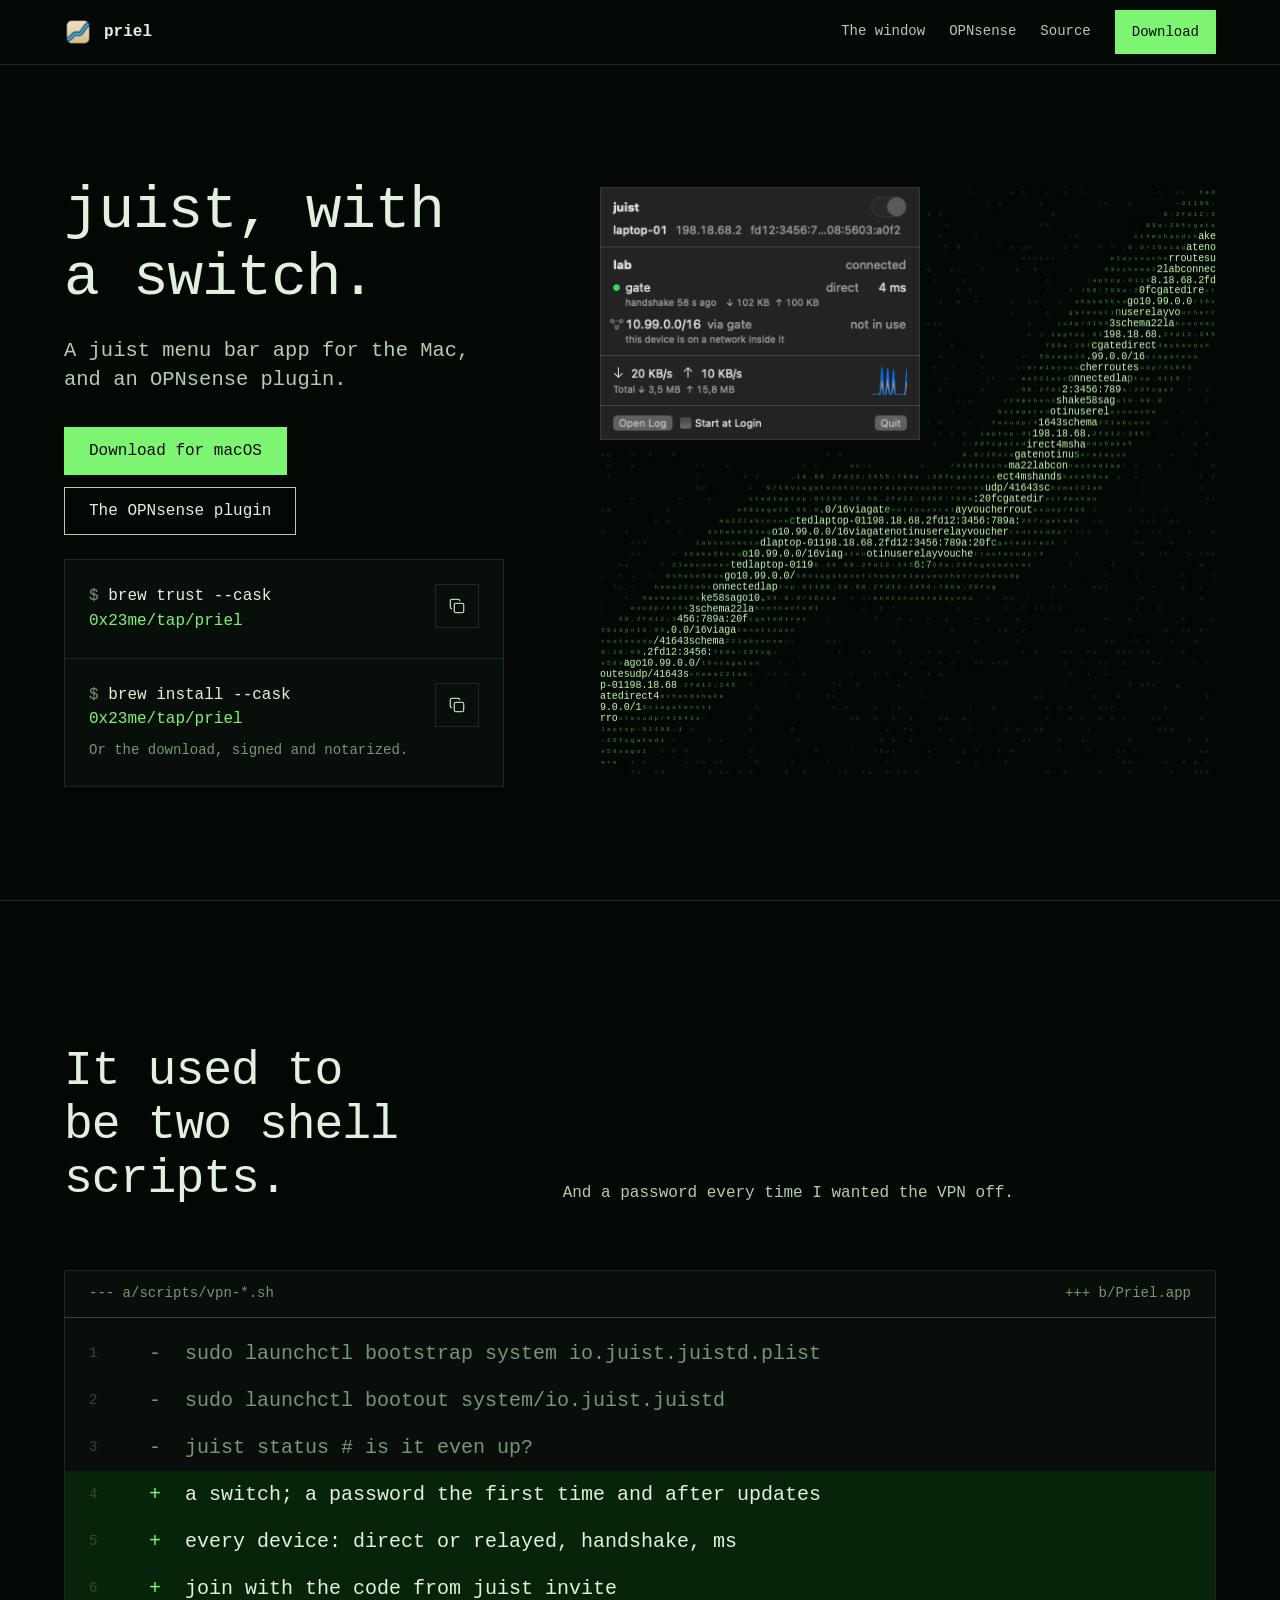
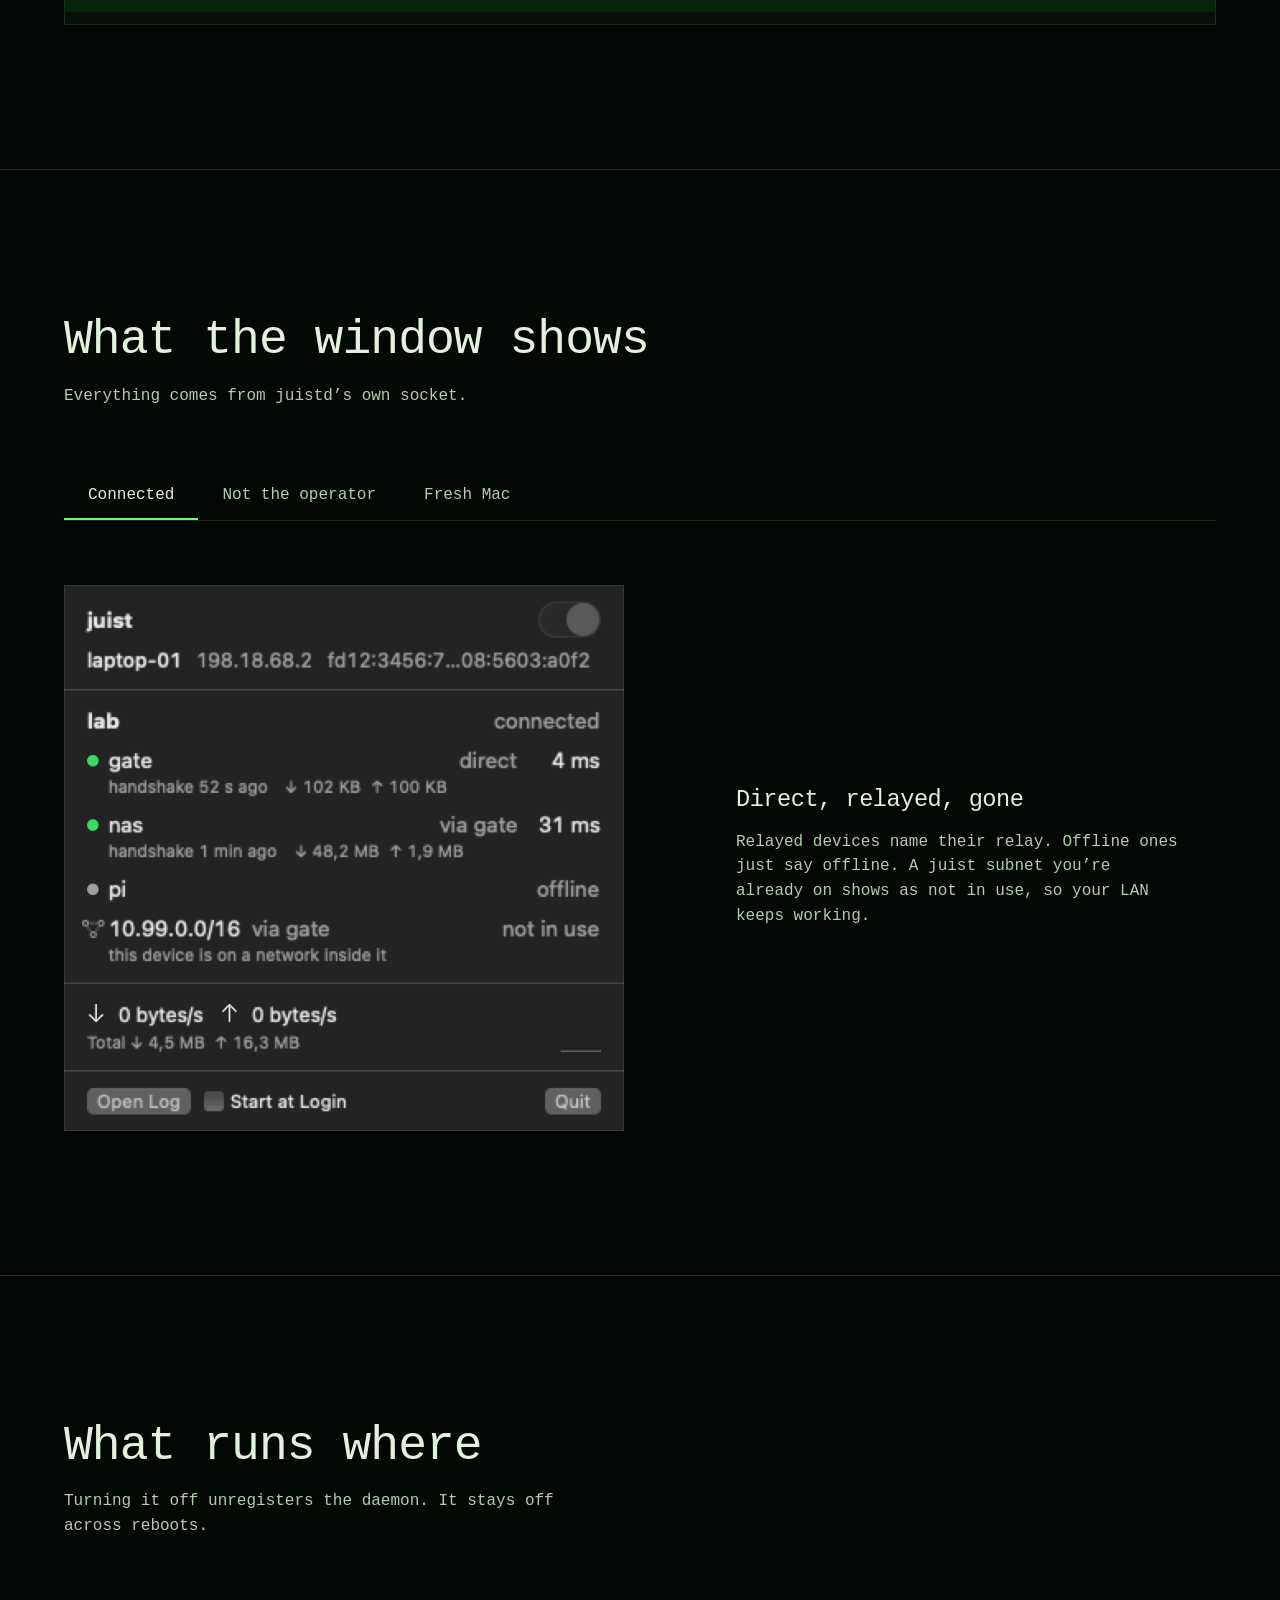
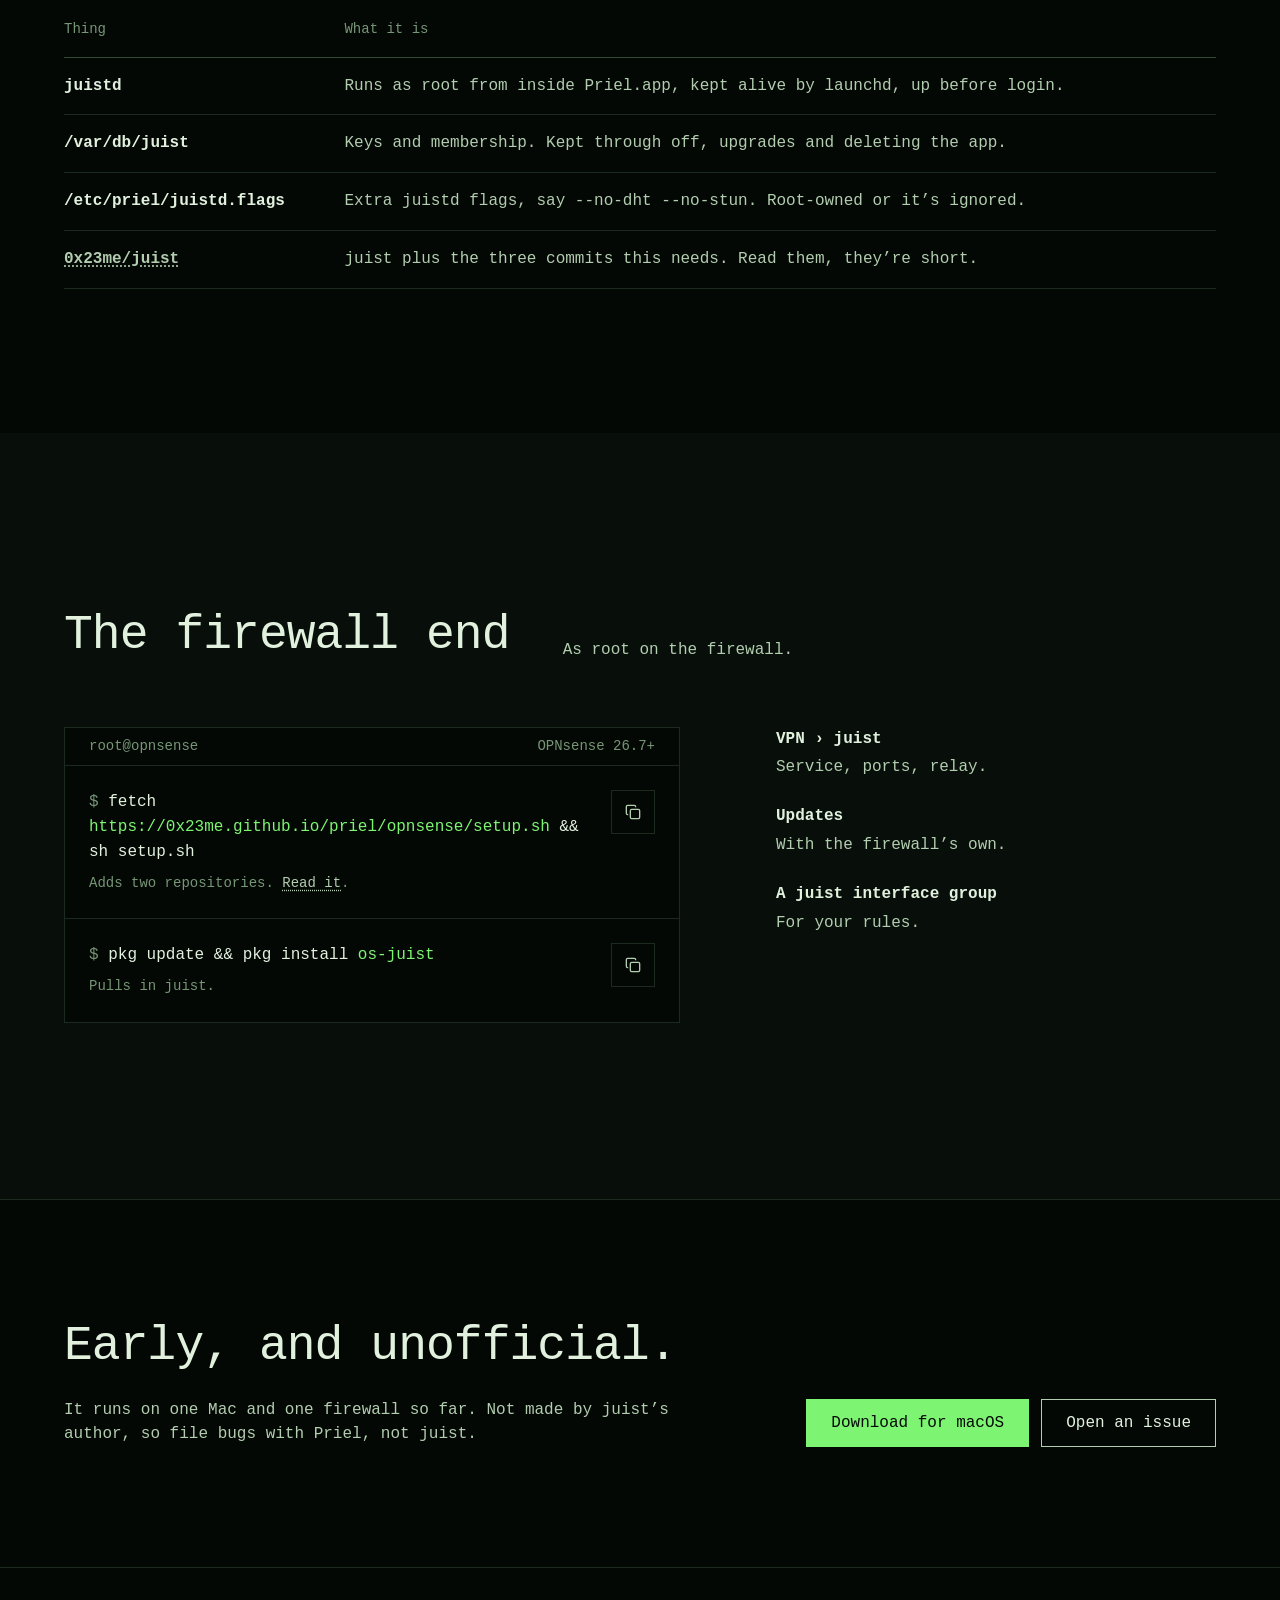
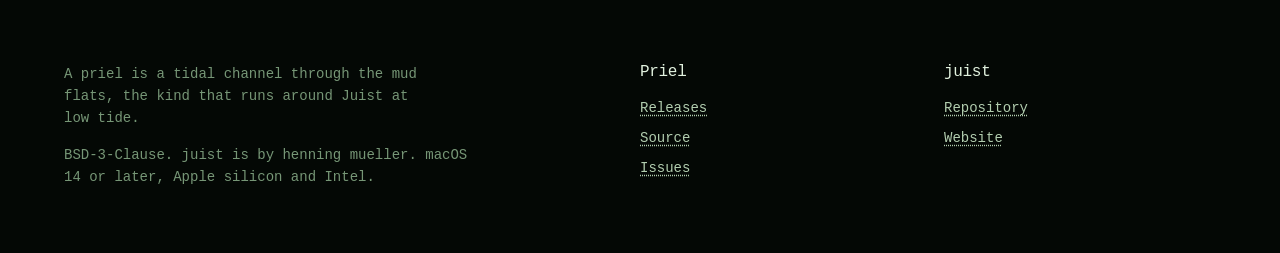
==== commit 9f7332e5: "Site: self-hosted Martian Mono, Homebrew install, no stamp markup" ====
--- a/site/index.html
+++ b/site/index.html
@@ -6,9 +6,7 @@
 <title>Priel, juist for the Mac and OPNsense</title>
 <meta name="description" content="A macOS menu bar app and an OPNsense plugin for juist, the peer-to-peer WireGuard mesh VPN.">
 <link rel="icon" href="img/icon-256.png">
-<link rel="preconnect" href="https://fonts.googleapis.com">
-<link rel="preconnect" href="https://fonts.gstatic.com" crossorigin>
-<link href="https://fonts.googleapis.com/css2?family=Martian+Mono:wdth,wght@75..112.5,400..700&display=swap" rel="stylesheet">
+<link rel="preload" href="fonts/MartianMono.woff2" as="font" type="font/woff2" crossorigin>
 <link rel="stylesheet" href="style.css">
 <script>document.documentElement.classList.add('js');</script>
 </head>
@@ -36,6 +34,16 @@
       <div class="actions">
         <a class="btn" href="https://github.com/0x23me/priel/releases/latest">Download for macOS</a>
         <a class="btn btn--line" href="#opnsense">The OPNsense plugin</a>
+      </div>
+      <div class="well">
+        <div class="cmd">
+          <div><code><span class="p">$ </span>brew trust --cask <span class="arg">0x23me/tap/priel</span></code></div>
+          <button class="copy" type="button" aria-label="Copy the trust command" data-copy="brew trust --cask 0x23me/tap/priel"><svg class="glyph" viewBox="0 0 24 24" fill="none" stroke="currentColor" stroke-width="2" stroke-linecap="round" stroke-linejoin="round" aria-hidden="true"><rect x="8" y="8" width="14" height="14" rx="2"/><path d="M4 16c-1.1 0-2-.9-2-2V4c0-1.1.9-2 2-2h10c1.1 0 2 .9 2 2"/></svg><svg class="tick" viewBox="0 0 24 24" fill="none" stroke="currentColor" stroke-width="2" stroke-linecap="round" stroke-linejoin="round" aria-hidden="true"><path d="M20 6 9 17l-5-5"/></svg></button>
+        </div>
+        <div class="cmd">
+          <div><code><span class="p">$ </span>brew install --cask <span class="arg">0x23me/tap/priel</span></code><small>Or the download, signed and notarized.</small></div>
+          <button class="copy" type="button" aria-label="Copy the install command" data-copy="brew install --cask 0x23me/tap/priel"><svg class="glyph" viewBox="0 0 24 24" fill="none" stroke="currentColor" stroke-width="2" stroke-linecap="round" stroke-linejoin="round" aria-hidden="true"><rect x="8" y="8" width="14" height="14" rx="2"/><path d="M4 16c-1.1 0-2-.9-2-2V4c0-1.1.9-2 2-2h10c1.1 0 2 .9 2 2"/></svg><svg class="tick" viewBox="0 0 24 24" fill="none" stroke="currentColor" stroke-width="2" stroke-linecap="round" stroke-linejoin="round" aria-hidden="true"><path d="M20 6 9 17l-5-5"/></svg></button>
+        </div>
       </div>
     </div>
     <div class="art">
@@ -94,7 +102,7 @@
 sha  k e      5 8s ag     o     1     0         .           9  9    .                   0.     0  / 1 6
      vi  ag       a te l a     b  c     on  ne  c te d                     l  a     p    t      o   p-0</pre>
       <canvas aria-hidden="true"></canvas>
-      <figure class="window" data-slot="window" data-kind="product" data-alt="Priel's window, connected, one device reached directly">
+      <figure class="window">
         <img src="img/window-connected.png" width="680" height="536" fetchpriority="high" alt="Priel's window: the switch on, this Mac's addresses, the network lab connected, the device gate reached directly at 4 ms with its last handshake and bytes each way, a subnet not in use because this Mac is inside it, and the tunnel's rate and totals.">
       </figure>
     </div>
@@ -113,7 +121,7 @@
         <li class="del"><span class="sign">-</span><code>sudo launchctl bootstrap system io.juist.juistd.plist</code></li>
         <li class="del"><span class="sign">-</span><code>sudo launchctl bootout system/io.juist.juistd</code></li>
         <li class="del"><span class="sign">-</span><code>juist status   # is it even up?</code></li>
-        <li class="add"><span class="sign">+</span><span>a switch; one admin prompt, the first time</span></li>
+        <li class="add"><span class="sign">+</span><span>a switch; a password the first time and after updates</span></li>
         <li class="add"><span class="sign">+</span><span>every device: direct or relayed, handshake, ms</span></li>
         <li class="add"><span class="sign">+</span><span>join with the code from juist invite</span></li>
       </ol>
@@ -134,21 +142,21 @@
         <button type="button" role="tab" id="t3" aria-controls="p3" aria-selected="false" tabindex="-1">Fresh Mac</button>
       </div>
       <div class="panel" role="tabpanel" id="p1" aria-labelledby="t1">
-        <figure class="shot" data-slot="state-connected" data-kind="product" data-alt="The window with several devices"><img src="img/window-several.png" width="680" height="662" loading="lazy" alt="Priel's window with three devices: gate reached directly at 4 ms, nas through gate's relay at 31 ms, pi offline."></figure>
+        <figure class="shot"><img src="img/window-several.png" width="680" height="662" loading="lazy" alt="Priel's window with three devices: gate reached directly at 4 ms, nas through gate's relay at 31 ms, pi offline."></figure>
         <div>
           <h3>Direct, relayed, gone</h3>
           <p>Relayed devices name their relay. Offline ones just say offline. A juist subnet you’re already on shows as not in use, so your LAN keeps working.</p>
         </div>
       </div>
       <div class="panel" role="tabpanel" id="p2" aria-labelledby="t2">
-        <figure class="shot" data-slot="state-reader" data-kind="product" data-alt="The window as a user who is not the operator"><img src="img/window-reader.png" width="680" height="604" loading="lazy" alt="Priel's window showing the device as member 1, no latency, and a Become Operator button."></figure>
+        <figure class="shot"><img src="img/window-reader.png" width="680" height="604" loading="lazy" alt="Priel's window showing the device as member 1, no latency, and a Become Operator button."></figure>
         <div>
           <h3>Member 1, no ping</h3>
           <p>juistd hides names from users who aren’t its operator. Become Operator asks for your password once and fixes it.</p>
         </div>
       </div>
       <div class="panel" role="tabpanel" id="p3" aria-labelledby="t3">
-        <figure class="shot" data-slot="state-join" data-kind="product" data-alt="The window on a Mac in no network yet"><img src="img/window-join.png" width="680" height="402" loading="lazy" alt="Priel's window with an invite code field and a Join button."></figure>
+        <figure class="shot"><img src="img/window-join.png" width="680" height="402" loading="lazy" alt="Priel's window with an invite code field and a Join button."></figure>
         <div>
           <h3>Paste the invite code</h3>
           <p>Run juist invite on any member, paste the code here. You also become this Mac’s operator.</p>
@@ -317,7 +325,5 @@
   navigator.clipboard.writeText(text).then(() => { b.classList.add('is-done'); setTimeout(() => b.classList.remove('is-done'), 1400); });
 }));
 </script>
-<script>window.hallmarkSlots = (m) => { for (const [k, v] of Object.entries(m)) { const s = document.querySelector(`[data-slot="${k}"]`); if (!s) continue; const im = new Image(); im.src = typeof v === 'string' ? v : v.src; im.alt = (typeof v === 'object' && v.alt) || s.dataset.alt || ''; s.querySelectorAll(':scope > img').forEach((o) => o.remove()); s.prepend(im); } };
-document.querySelectorAll('[data-slot] img').forEach((i) => { if (i.complete && !i.naturalWidth) i.remove(); else i.addEventListener('error', () => i.remove(), { once: true }); });</script>
 </body>
 </html>
--- a/site/style.css
+++ b/site/style.css
@@ -1,11 +1,8 @@
-/* Hallmark · shape: Workbench · genre: atmospheric · theme: Terminal (deal 2/3, seed priel-unofficial-macos-menu-45c1·20820695·2026-11-12·r0) · job: try · draw: d08ca9
- * hero: Settled · nav: edge-aligned (swapped from search-led: nothing to search) · footer: index columns · imagery: screenshots 4 (the app's own window, rendered from test data) · signature: the tidal channel from the app icon printed in juistd's status text, the app window resting on it
- * axes: dark/mono/chromatic-green · posture: committed · contrast: pass · fold: pass · v2.0.0 */
-/* Hallmark · pre-emit critique: P4 H4 E4 S5 R4 V4 · weakest: P, a utility page has little to argue; it argues the switch against the two shell scripts it replaced, in a diff */
-/* Hallmark · finish-review: subagent · 8 findings · 7 resolved, 1 dismissed (42: the nav is named in the stamp) · copy: 9 lines rewritten plainer */
-/* Hallmark · dismissed 58 · the firewall screen holds two pkg add URLs, counted as words, which a visitor copies rather than reads */
 @import url("./tokens.css");
 @import url("./base.css");
+
+/* Martian Mono (SIL OFL 1.1), served from here rather than Google Fonts: Latin, both axes. */
+@font-face { font-family: "Martian Mono"; src: url("fonts/MartianMono.woff2") format("woff2"); font-weight: 400 700; font-stretch: 75% 112.5%; font-display: swap; }
 
 body { font-stretch: var(--stretch-body); font-variant-numeric: tabular-nums; }
 h1, h2, h3 { font-weight: var(--display-weight); font-stretch: var(--stretch-display); letter-spacing: var(--tracking-display); line-height: 1.12; }
@@ -50,11 +47,6 @@
 .js .art pre { visibility: hidden; }
 .art .window { position: absolute; left: 0; top: 0; width: min(52%, 400px); margin: 0; z-index: var(--z-raised); }
 .window img, .shot img { outline: 1px solid color-mix(in oklab, var(--color-ink) 10%, transparent); outline-offset: -1px; }
-
-/* Product captures keep their own colours: no duotone on the app's window. */
-[data-kind="product"], [data-kind="product"]:has(> img) { background: none; isolation: auto; outline: none; }
-[data-kind="product"] > img { position: static; filter: none; mix-blend-mode: normal; object-fit: contain; }
-[data-kind="product"]:has(> img)::before { content: none; }
 
 /* Sections */
 .section { padding-block: var(--section-gap); border-top: var(--rule-hair) solid var(--color-rule); }
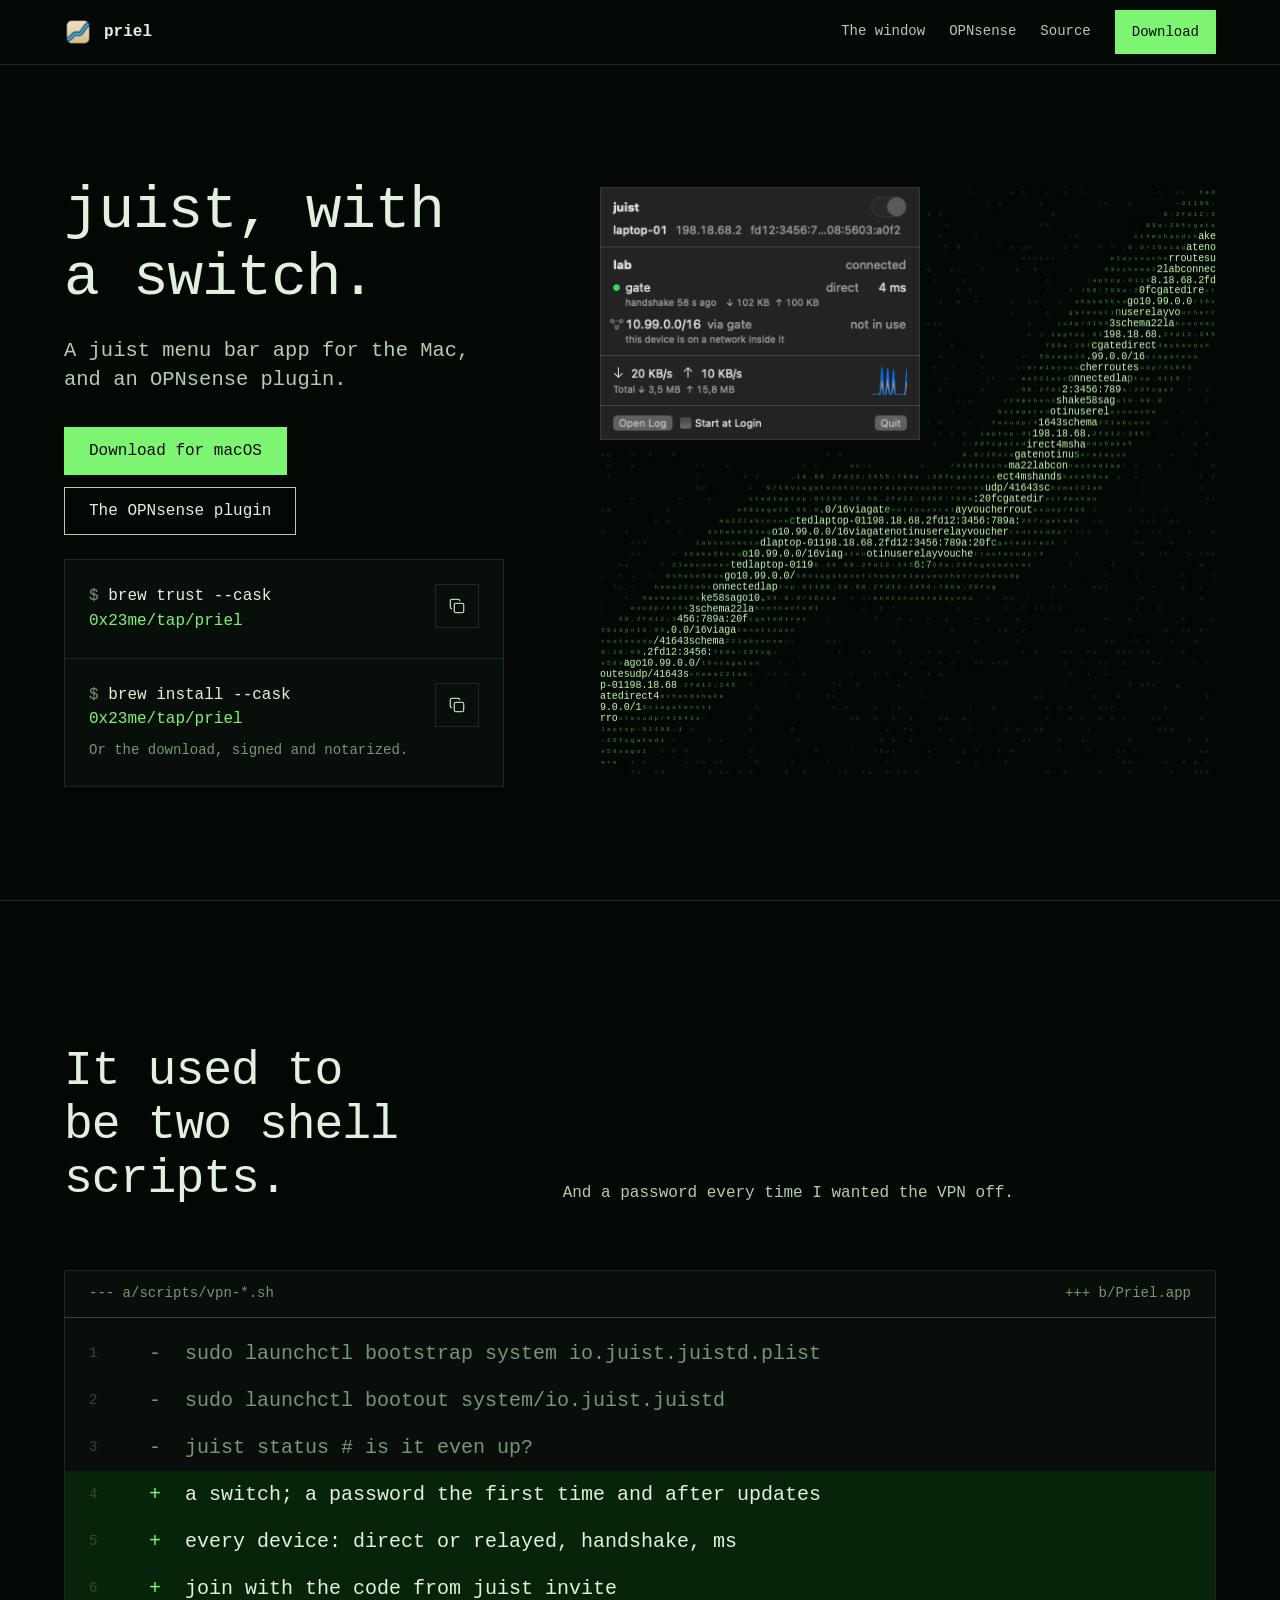
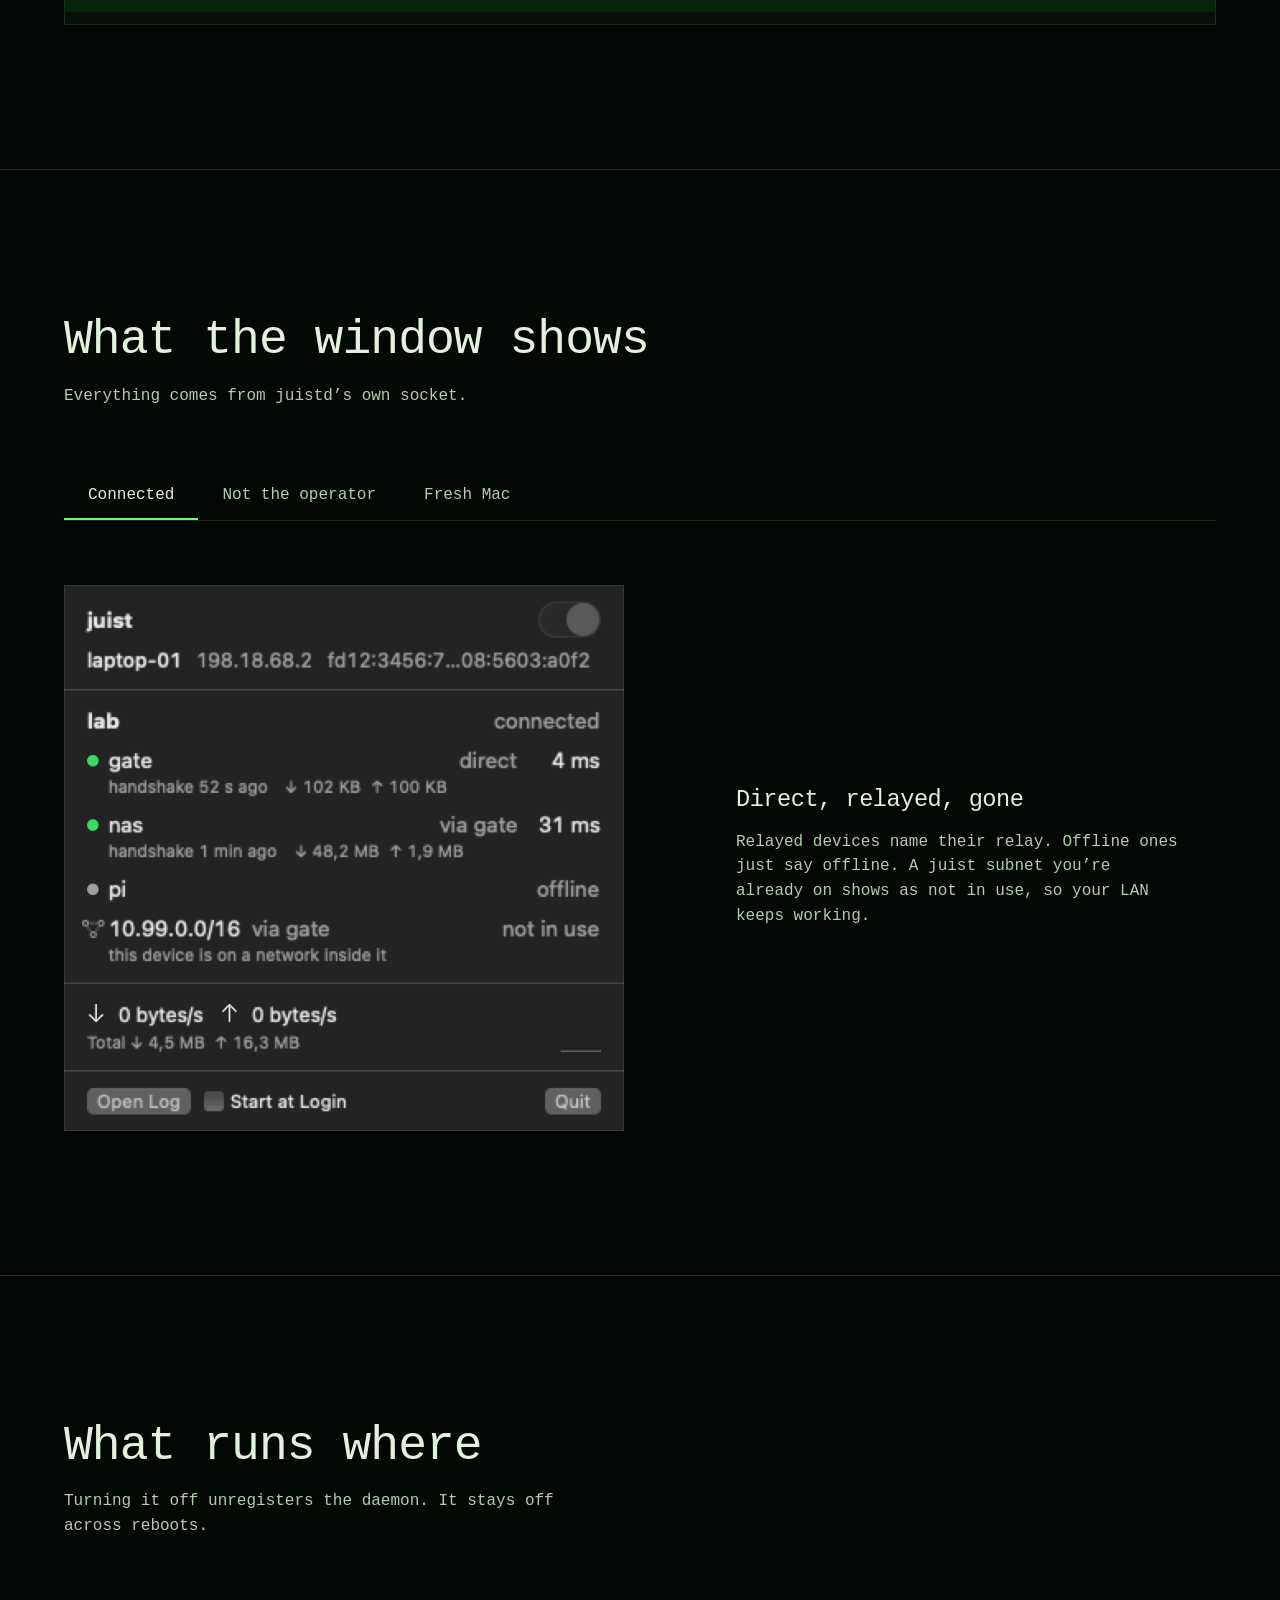
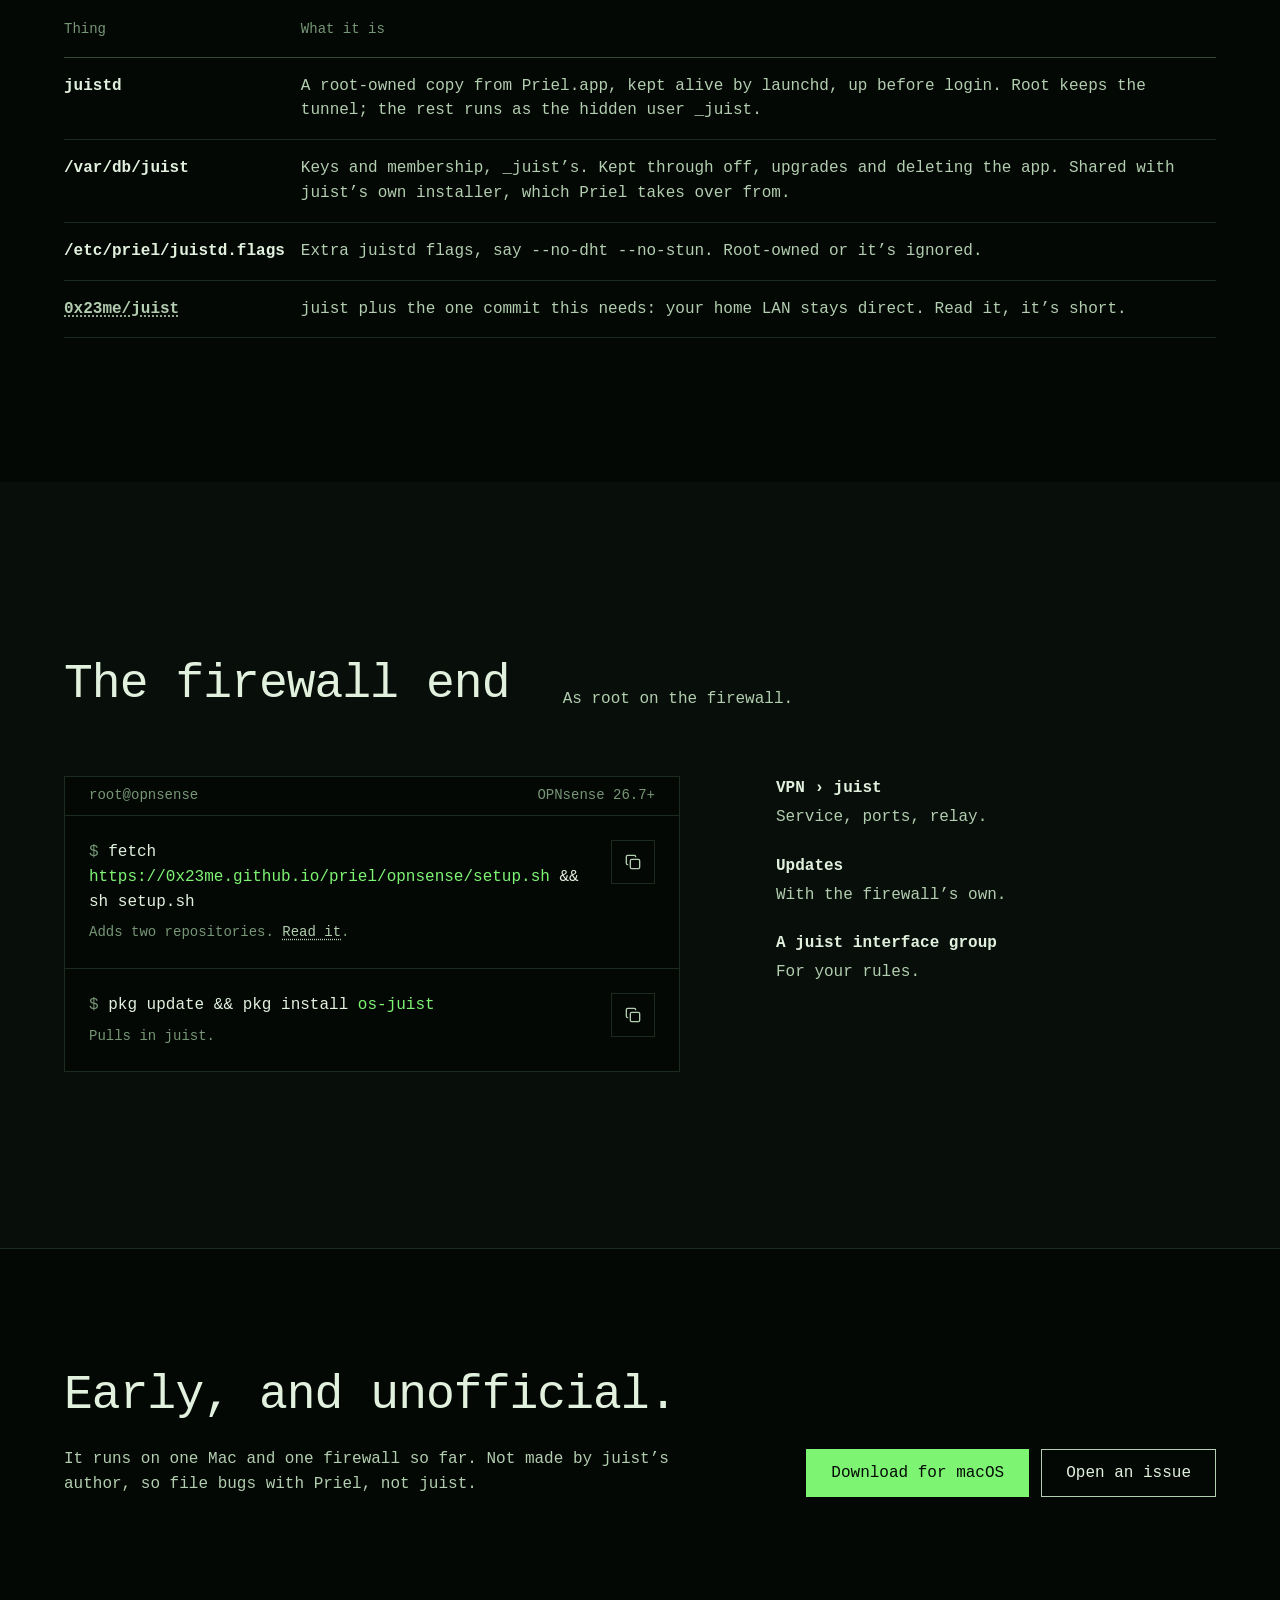
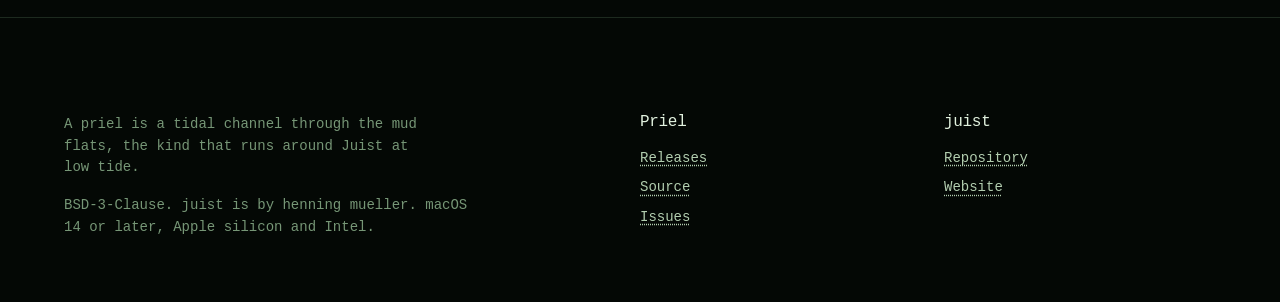
==== commit cf7cf9d6: "Mac: juist 0.29 as _juist, upstream's status figures, taking over juist's own install, version 0.2.0" ====
--- a/site/index.html
+++ b/site/index.html
@@ -175,10 +175,10 @@
     <table class="where">
       <thead><tr><th scope="col">Thing</th><th scope="col">What it is</th></tr></thead>
       <tbody>
-        <tr><th scope="row">juistd</th><td>Runs as root from inside Priel.app, kept alive by launchd, up before login.</td></tr>
-        <tr><th scope="row">/var/db/juist</th><td>Keys and membership. Kept through off, upgrades and deleting the app.</td></tr>
+        <tr><th scope="row">juistd</th><td>A root-owned copy from Priel.app, kept alive by launchd, up before login. Root keeps the tunnel; the rest runs as the hidden user <code>_juist</code>.</td></tr>
+        <tr><th scope="row">/var/db/juist</th><td>Keys and membership, <code>_juist</code>’s. Kept through off, upgrades and deleting the app. Shared with juist’s own installer, which Priel takes over from.</td></tr>
         <tr><th scope="row">/etc/priel/juistd.flags</th><td>Extra juistd flags, say <code>--no-dht --no-stun</code>. Root-owned or it’s ignored.</td></tr>
-        <tr><th scope="row"><a class="link" href="https://github.com/0x23me/juist/compare/v0.27.1...priel">0x23me/juist</a></th><td>juist plus the three commits this needs. Read them, they’re short.</td></tr>
+        <tr><th scope="row"><a class="link" href="https://github.com/0x23me/juist/compare/v0.29.0...priel">0x23me/juist</a></th><td>juist plus the one commit this needs: your home LAN stays direct. Read it, it’s short.</td></tr>
       </tbody>
     </table>
   </div>
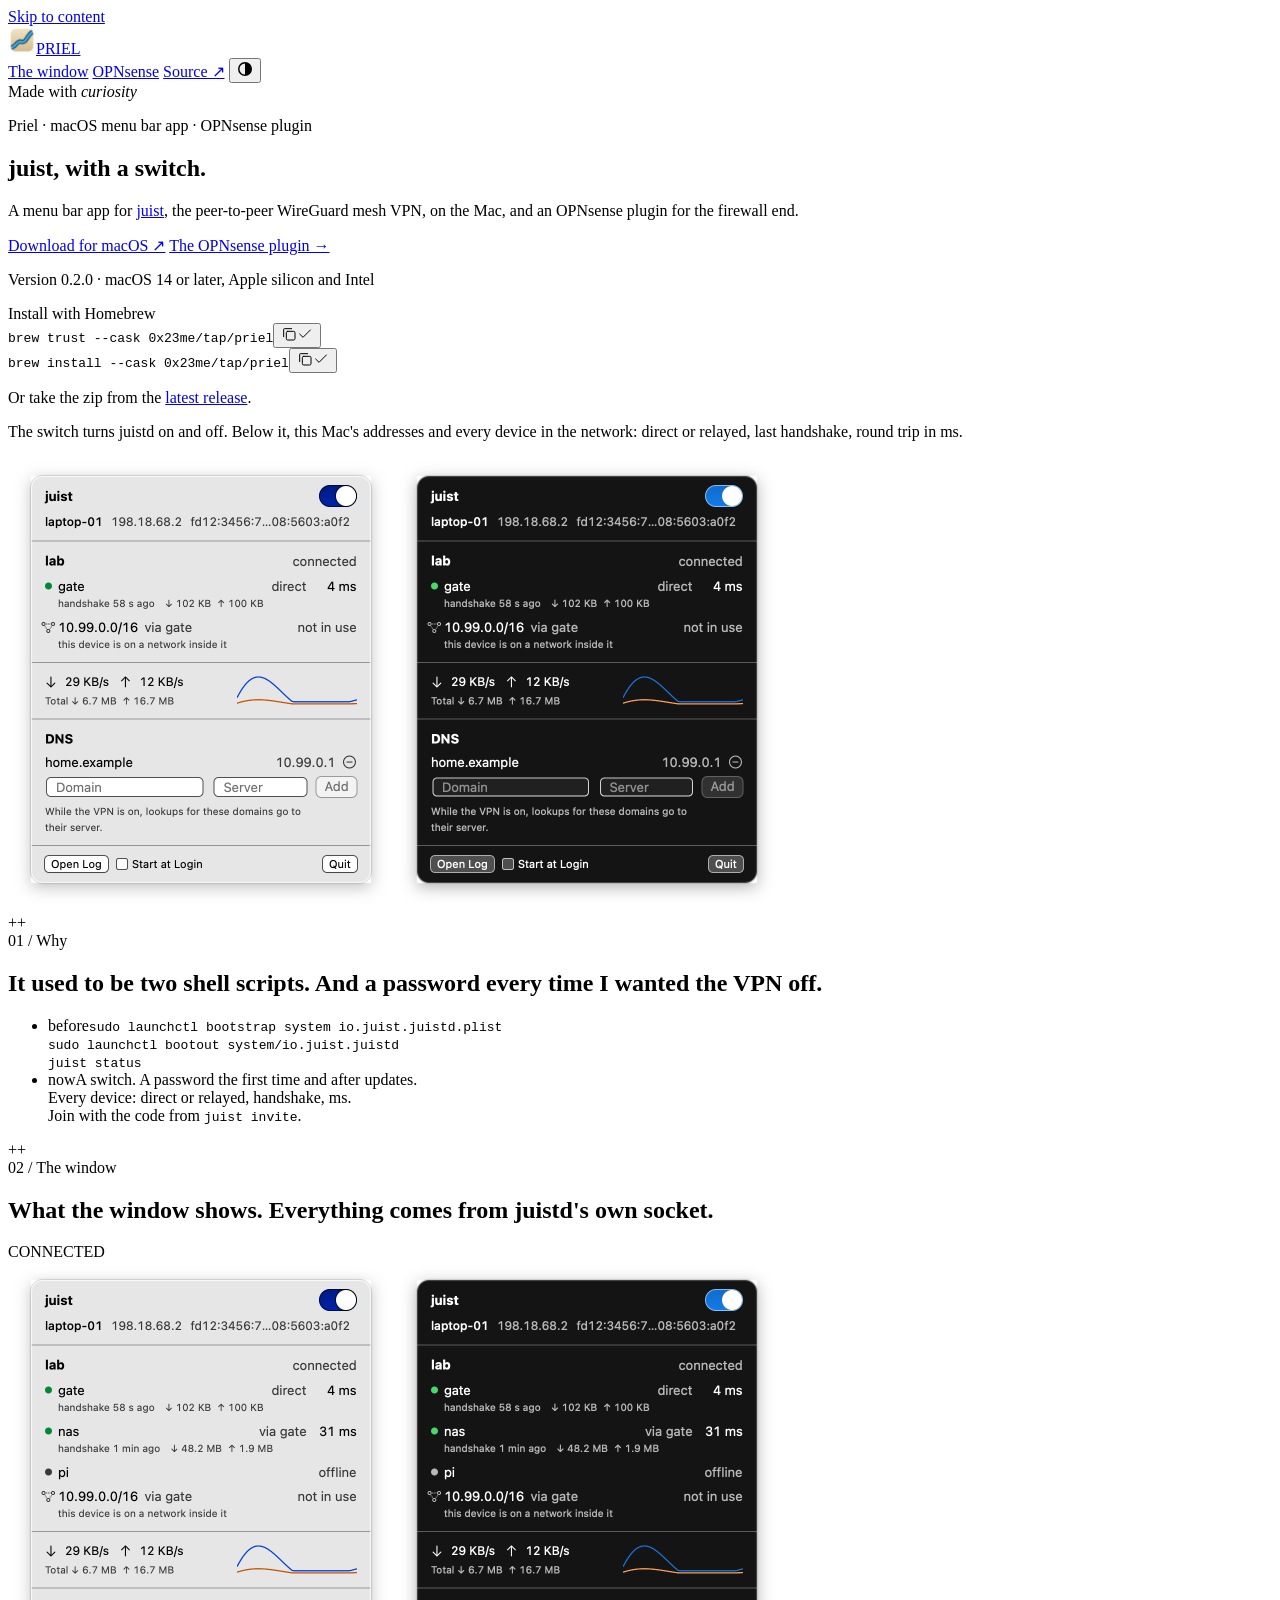
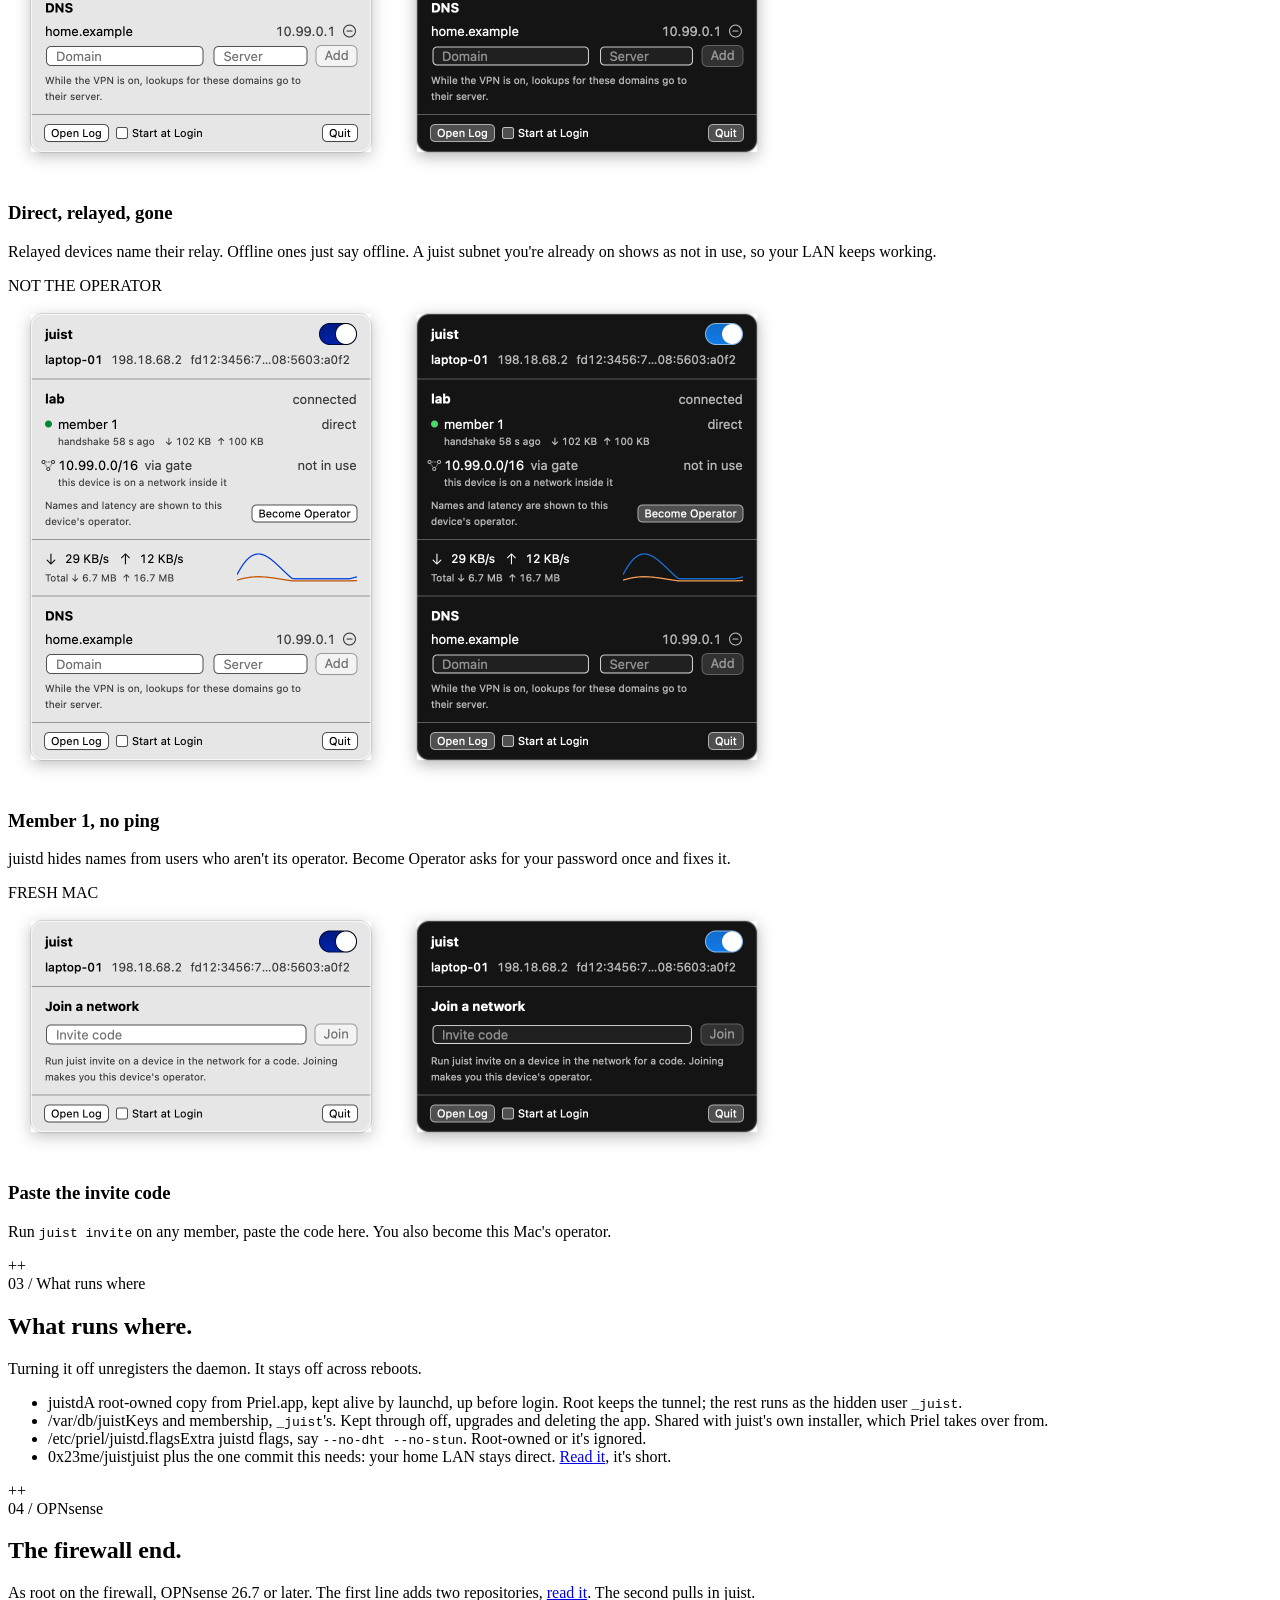
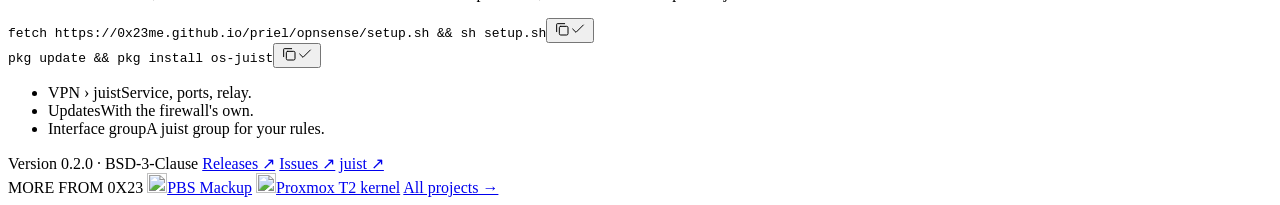
==== commit 483982a2: "Site on the 0x23 kit with light and dark pictures, README in the new shape, Mac details in docs/mac." ====
--- a/site/index.html
+++ b/site/index.html
@@ -6,324 +6,159 @@
 <title>Priel, juist for the Mac and OPNsense</title>
 <meta name="description" content="A macOS menu bar app and an OPNsense plugin for juist, the peer-to-peer WireGuard mesh VPN.">
 <link rel="icon" href="img/icon-256.png">
-<link rel="preload" href="fonts/MartianMono.woff2" as="font" type="font/woff2" crossorigin>
-<link rel="stylesheet" href="style.css">
-<script>document.documentElement.classList.add('js');</script>
+<link rel="preload" href="/kit/fonts/inter-latin-wght-normal.woff2" as="font" type="font/woff2" crossorigin>
+<link rel="preload" href="/kit/fonts/chakra-petch-latin-600-normal.woff2" as="font" type="font/woff2" crossorigin>
+<link rel="stylesheet" href="/kit/0x23.css">
+<script src="/kit/0x23.js"></script>
 </head>
-<body>
+<body id="top">
 <a class="skip" href="#main">Skip to content</a>
+<div class="frame">
+    <header class="top">
+        <div class="top__inner">
+            <nav class="nav" aria-label="Sections">
+                <a class="nav__mark" href="./"><img src="img/icon-256.png" width="28" height="28" alt="">PRIEL</a>
+                <div class="nav__links">
+                    <a href="#window">The window</a>
+                    <a href="#opnsense">OPNsense</a>
+                    <a href="https://github.com/0x23me/priel">Source ↗</a>
+                    <button class="nav__theme" type="button" aria-label="Switch between light and dark"><svg aria-hidden="true" width="16" height="16" viewBox="0 0 16 16"><circle cx="8" cy="8" r="6.25" fill="none" stroke="currentColor" stroke-width="1.5"></circle><path d="M8 1.75a6.25 6.25 0 0 1 0 12.5z" fill="currentColor"></path></svg></button>
+                </div>
+            </nav>
+            <div class="status">
+                <span>Made with <em class="hl">curiosity</em></span>
+            </div>
+        </div>
+    </header>
 
-<header class="nav">
-  <div class="container">
-    <a class="mark" href="./" aria-label="Priel, home"><img src="img/icon-256.png" width="28" height="28" alt="">priel</a>
-    <ul>
-      <li><a href="#window">The window</a></li>
-      <li><a href="#opnsense">OPNsense</a></li>
-      <li><a href="https://github.com/0x23me/priel">Source</a></li>
-      <li><a class="btn" href="https://github.com/0x23me/priel/releases/latest">Download</a></li>
-    </ul>
-  </div>
-</header>
+    <main id="main">
+    <section class="hero">
+        <div class="hero__head">
+            <p class="eyebrow"><span class="eyebrow__bar"></span>Priel · macOS menu bar app · OPNsense plugin</p>
+            <h1>juist, with a switch.</h1>
+            <p class="hero__lead">A menu bar app for <a href="https://github.com/nning/juist">juist</a>, the peer-to-peer WireGuard mesh VPN, on the Mac, and an OPNsense plugin for the firewall end.</p>
+            <div class="actions">
+                <a class="btn btn--accent" href="https://github.com/0x23me/priel/releases/latest">Download for macOS ↗</a>
+                <a class="btn" href="#opnsense">The OPNsense plugin →</a>
+            </div>
+            <p class="version">Version 0.2.0 · macOS 14 or later, Apple silicon and Intel</p>
+        </div>
+        <div class="projects">
+            <div class="feature feature--wide">
+                <div class="feature__text">
+                    <span class="feature__name">Install with Homebrew</span>
+                    <div class="cmds">
+                        <div class="cmd"><code>brew trust --cask 0x23me/tap/priel</code><button class="cmd__copy" type="button" aria-label="Copy"><svg class="glyph" width="16" height="16" viewBox="0 0 24 24" fill="none" stroke="currentColor" stroke-width="1.5" stroke-linecap="round" stroke-linejoin="round" aria-hidden="true"><rect x="8" y="8" width="13" height="13" rx="2"/><path d="M4 16V5a1 1 0 0 1 1-1h11"/></svg><svg class="tick" width="16" height="16" viewBox="0 0 24 24" fill="none" stroke="currentColor" stroke-width="1.5" stroke-linecap="round" stroke-linejoin="round" aria-hidden="true"><path d="M20 6 9 17l-5-5"/></svg></button></div>
+                        <div class="cmd"><code>brew install --cask 0x23me/tap/priel</code><button class="cmd__copy" type="button" aria-label="Copy"><svg class="glyph" width="16" height="16" viewBox="0 0 24 24" fill="none" stroke="currentColor" stroke-width="1.5" stroke-linecap="round" stroke-linejoin="round" aria-hidden="true"><rect x="8" y="8" width="13" height="13" rx="2"/><path d="M4 16V5a1 1 0 0 1 1-1h11"/></svg><svg class="tick" width="16" height="16" viewBox="0 0 24 24" fill="none" stroke="currentColor" stroke-width="1.5" stroke-linecap="round" stroke-linejoin="round" aria-hidden="true"><path d="M20 6 9 17l-5-5"/></svg></button></div>
+                        <p class="cmds__note">Or take the zip from the <a href="https://github.com/0x23me/priel/releases/latest">latest release</a>.</p>
+                    </div>
+                    <p>The switch turns juistd on and off. Below it, this Mac's addresses and every device in the network: direct or relayed, last handshake, round trip in ms.</p>
+                </div>
+                <div class="well"><img class="for-light" src="img/window-connected-light.png" width="386" height="453" loading="lazy" alt="Priel's window: the switch on, this Mac's addresses, the network lab connected, the device gate reached directly."><img class="for-dark" src="img/window-connected-dark.png" width="386" height="453" loading="lazy" alt="Priel's window: the switch on, this Mac's addresses, the network lab connected, the device gate reached directly."></div>
+            </div>
+        </div>
+    </section>
 
-<main id="main">
-<section class="hero">
-  <div class="container">
-    <div class="hero__text">
-      <h1>juist, with a switch.</h1>
-      <p class="lead">A juist menu bar app for the Mac, and an OPNsense plugin.</p>
-      <div class="actions">
-        <a class="btn" href="https://github.com/0x23me/priel/releases/latest">Download for macOS</a>
-        <a class="btn btn--line" href="#opnsense">The OPNsense plugin</a>
-      </div>
-      <div class="well">
-        <div class="cmd">
-          <div><code><span class="p">$ </span>brew trust --cask <span class="arg">0x23me/tap/priel</span></code></div>
-          <button class="copy" type="button" aria-label="Copy the trust command" data-copy="brew trust --cask 0x23me/tap/priel"><svg class="glyph" viewBox="0 0 24 24" fill="none" stroke="currentColor" stroke-width="2" stroke-linecap="round" stroke-linejoin="round" aria-hidden="true"><rect x="8" y="8" width="14" height="14" rx="2"/><path d="M4 16c-1.1 0-2-.9-2-2V4c0-1.1.9-2 2-2h10c1.1 0 2 .9 2 2"/></svg><svg class="tick" viewBox="0 0 24 24" fill="none" stroke="currentColor" stroke-width="2" stroke-linecap="round" stroke-linejoin="round" aria-hidden="true"><path d="M20 6 9 17l-5-5"/></svg></button>
+    <div class="rule" aria-hidden="true"><span>+</span><span>+</span></div>
+
+    <section class="section split">
+        <div class="split__intro">
+            <span class="label">01 / Why</span>
+            <h2>It used to be two shell scripts. <span class="dim">And a password every time I wanted the VPN off.</span></h2>
         </div>
-        <div class="cmd">
-          <div><code><span class="p">$ </span>brew install --cask <span class="arg">0x23me/tap/priel</span></code><small>Or the download, signed and notarized.</small></div>
-          <button class="copy" type="button" aria-label="Copy the install command" data-copy="brew install --cask 0x23me/tap/priel"><svg class="glyph" viewBox="0 0 24 24" fill="none" stroke="currentColor" stroke-width="2" stroke-linecap="round" stroke-linejoin="round" aria-hidden="true"><rect x="8" y="8" width="14" height="14" rx="2"/><path d="M4 16c-1.1 0-2-.9-2-2V4c0-1.1.9-2 2-2h10c1.1 0 2 .9 2 2"/></svg><svg class="tick" viewBox="0 0 24 24" fill="none" stroke="currentColor" stroke-width="2" stroke-linecap="round" stroke-linejoin="round" aria-hidden="true"><path d="M20 6 9 17l-5-5"/></svg></button>
+        <ul class="rows split__side">
+            <li><span class="rows__key">before</span><span class="rows__text"><code>sudo launchctl bootstrap system io.juist.juistd.plist</code><br><code>sudo launchctl bootout system/io.juist.juistd</code><br><code>juist status</code></span></li>
+            <li><span class="rows__key">now</span><span class="rows__text">A switch. A password the first time and after updates.<br>Every device: direct or relayed, handshake, ms.<br>Join with the code from <code>juist invite</code>.</span></li>
+        </ul>
+    </section>
+
+    <div class="rule" aria-hidden="true"><span>+</span><span>+</span></div>
+
+    <section class="section" id="window">
+        <div class="head">
+            <div class="head__text">
+                <span class="label">02 / The window</span>
+                <h2>What the window shows. <span class="dim">Everything comes from juistd's own socket.</span></h2>
+            </div>
         </div>
-      </div>
-    </div>
-    <div class="art">
-      <pre aria-hidden="true">l         a   b   c    o nn e      c t       e        d       l      a p   t  o  p            -  01  198
-                 .        1   8.  68            .     2          g a      t         ed   i       rect4ms
-    h    an          ds              h    a    k   e5  8 s         a        g                  o10.99.0.
-  0 /1  6       v           i        ag   a   t           e               la           b  c onnectedlapt
-op - 0  1 1  98 .   1 8            .                  6  8     .               2g         atedirect4msha
-   n                       d  s  ha        k e 5 8sa g    o 1      0 . 99     . 0.  0 / 16viagatelabconn
- e c            t      e d  l     ap     t     op- 0                   1198.18        .68.2gatedirect4ms
-       h   a    n  d    sh    a ke    5     8    s  ag o   10   .     9  9           .0.0/16viagatelabco
-    n    n          e   c                te   d l  a    p    t             o      p-01198.18.68.2gatedir
-     ec   t  4            ms             h     an ds        h a            k   e 58sago10.99.0.0/16viaga
-         t          el  a       b c o   nnec   t         e  d  l     a  pt   o  p-01198.18.68.2gatedirec
- t          4     m         s      h   a   n d   sh  a               k     e   58sago10.99.0.0/16viagate
-    l       a b   c   onn           e c     t     e    dla              p    top-01198.18.68.2gatedirect
-      4m     shan        d        s        h      a k    e              5 8 sago10.99.0.0/16viagatelabco
-     n  n   ec        t               e           d  l     a p             top-01198.18.68.2gatedirect4
-   m   s  h      a      n   d                   s     h  a      k      e  58sago10.99.0.0/16viagatela
-         b        c    o   n      n  e  c         t     e  d    l     aptop-01198.18.68.2gatedirect4
- m        sh  a          n             d  s               h      ak  e 58sago10.99.0.0/16viagatela b
-   con n   e          c  t   e  d l a  p   to   p -0    11      9     8.18.68.2gatedirect4mshands  h  a
-k  e58   sa  go     1 0    .        9    9 .   0.     0     /16     viagatelabconnectedlaptop-01      1
-   9 8            .     1             8       .  6    8   .2       gatedirect4mshandshake58sag    o
-1  0  .9     9        . 0  .    0    / 1 6         v   i a    g   atelabconnectedlaptop-01198  .    1
-    8              .   6  8    .2       g a t    e d     i r e  ct4mshandshake58sago10.99.0.0 /   1   6
-  v              i        a       g  a            te    l    abconnectedlaptop-01198.18.68          . 2
-ga   t  e   d              i          r e   c                t4mshandshake58sago10.99.0.0       /   1
- 6   v          ia   g            a t     elab        c    onnectedlaptop-01198.18.68.2ga t   e     d  i
- r              e       c t     4mshandshake58sago10.9 9.0.0/16viagatelabconnectedlapt o  p          - 0
-             1  19 8     .1 8.68.2gatedirect4mshandshake58sago10.99.0.0/16viagatelabc      o         n
-     n       e    c      tedlaptop-01198.18.68.2gatedirect4mshandshake58sago10.99.0.                  0/
-16         v           iagatelabconnectedlaptop-01198.18.68.2gatedirect4mshandshak e     5 8   s
-         a g        o10.99.0.0/16viagatelabconnectedlaptop-01198.18.68.2gatedirec  t4      msh  an
-d   s        h    ake58sago10.99.0.0/16viagatelabconnectedlaptop-01198.18.68.2gated  i    r  ec    t   4
-     msh        andshake58sago10.99.0.0/16viagatelabconnectedlaptop-01198.18. 6           8.    2
-     ga     t edirect4mshandshake58sago10.99.0.0/16viagatelabconnectedlapto     p          -  01   1 98.
-   18     . 68.2gatedirect4mshandshake58sago10.99.0.0/16viagatelabconnect      e      d              l
-a  p t  o  p-01198.18.68.2gatedirect4mshandshake58sago10.99.0.0/16viaga          t   e    l       a    b
-  co n   nectedlaptop-01198.18.68.2gatedirect4mshandshake58sago10.9         9 .    0.0       /    1  6
-    v  iagatelabconnectedlaptop-01198.18  . 68.2gatedirect4msha  n  ds  h   a              k         e
-5    8sago10.99.0.0/16viagatelabconne       c  t e          d       l ap to p-0           1   1
-9  8.18.68.2gatedirect4mshandshake5   8       s   a g  o  1    0 .    9              9   .        0    .
-0/16viagatelabconnectedlaptop-011                 9        8       .1  8        .6             8  .2 ga
-tedirect4mshandshake58sago10.99.0     .0/        1             6      v              ia  ga t   e   l
-abconnectedlaptop-01198.18.68.          2   ga    t    e d  i          r e    ct  4m   sha nd     s
-hake58sago10.99.0.0/16viaga   t e                   l a  b c   on nec         t  e  dl  a    pt     o p
--01198.18.68.2gatedirect4m  sh a  n       d   s h  a   k e                     5  8  s
-ago10.99.0.0/16viagatel  a     b       co  n      n                           e          c ted   l
-aptop-01198.18.68.2ga            t    ed              i                  re        c   t             4m
-shandshake58sago10.       9            9 .    0  .0           /   1        6 v i    aga        t
-elabconnectedlapto       p                -0  1  1  9    8.  1             8   . 6  8 . 2    ga      t
-edirect4mshand s  h      a      k      e        5  8s    a    g    o1 0  .9  9    .           0.0
-/16viagatel a     b c            o             n n  e      c           te    d   l       a         p  t
-op-01198  .18 .   6      8       .  2     g   ated     i     r e   c t       4    m    sh a          nd
-sha  k e      5 8s ag     o     1     0         .           9  9    .                   0.     0  / 1 6
-     vi  ag       a te l a     b  c     on  ne  c te d                     l  a     p    t      o   p-0</pre>
-      <canvas aria-hidden="true"></canvas>
-      <figure class="window">
-        <img src="img/window-connected.png" width="680" height="536" fetchpriority="high" alt="Priel's window: the switch on, this Mac's addresses, the network lab connected, the device gate reached directly at 4 ms with its last handshake and bytes each way, a subnet not in use because this Mac is inside it, and the tunnel's rate and totals.">
-      </figure>
-    </div>
-  </div>
-</section>
+        <div class="focus">
+            <div class="focus__card focus__card--dark">
+                <div class="focus__top"><span class="focus__label">CONNECTED</span></div>
+                <div class="well"><img class="for-light" src="img/window-several-light.png" width="386" height="518" loading="lazy" alt="Priel's window with three devices: gate reached directly at 4 ms, nas through gate's relay at 31 ms, pi offline."><img class="for-dark" src="img/window-several-dark.png" width="386" height="518" loading="lazy" alt="Priel's window with three devices: gate reached directly at 4 ms, nas through gate's relay at 31 ms, pi offline."></div>
+                <h3>Direct, relayed, gone</h3>
+                <p>Relayed devices name their relay. Offline ones just say offline. A juist subnet you're already on shows as not in use, so your LAN keeps working.</p>
+            </div>
+            <div class="focus__card">
+                <div class="focus__top"><span class="focus__label">NOT THE OPERATOR</span></div>
+                <div class="well"><img class="for-light" src="img/window-reader-light.png" width="386" height="492" loading="lazy" alt="Priel's window showing the device as member 1, no latency, and a Become Operator button."><img class="for-dark" src="img/window-reader-dark.png" width="386" height="492" loading="lazy" alt="Priel's window showing the device as member 1, no latency, and a Become Operator button."></div>
+                <h3>Member 1, no ping</h3>
+                <p>juistd hides names from users who aren't its operator. Become Operator asks for your password once and fixes it.</p>
+            </div>
+            <div class="focus__card">
+                <div class="focus__top"><span class="focus__label">FRESH MAC</span></div>
+                <div class="well"><img class="for-light" src="img/window-join-light.png" width="386" height="257" loading="lazy" alt="Priel's window with an invite code field and a Join button."><img class="for-dark" src="img/window-join-dark.png" width="386" height="257" loading="lazy" alt="Priel's window with an invite code field and a Join button."></div>
+                <h3>Paste the invite code</h3>
+                <p>Run <code>juist invite</code> on any member, paste the code here. You also become this Mac's operator.</p>
+            </div>
+        </div>
+    </section>
 
-<section class="section">
-  <div class="container">
-    <div class="head">
-      <h2>It used to be two shell scripts.</h2>
-      <p>And a password every time I wanted the VPN off.</p>
-    </div>
-    <figure class="diff" aria-label="What Priel replaced, as a diff">
-      <figcaption class="diff__file"><span>--- a/scripts/vpn-*.sh</span><span>+++ b/Priel.app</span></figcaption>
-      <ol>
-        <li class="del"><span class="sign">-</span><code>sudo launchctl bootstrap system io.juist.juistd.plist</code></li>
-        <li class="del"><span class="sign">-</span><code>sudo launchctl bootout system/io.juist.juistd</code></li>
-        <li class="del"><span class="sign">-</span><code>juist status   # is it even up?</code></li>
-        <li class="add"><span class="sign">+</span><span>a switch; a password the first time and after updates</span></li>
-        <li class="add"><span class="sign">+</span><span>every device: direct or relayed, handshake, ms</span></li>
-        <li class="add"><span class="sign">+</span><span>join with the code from juist invite</span></li>
-      </ol>
-    </figure>
-  </div>
-</section>
+    <div class="rule" aria-hidden="true"><span>+</span><span>+</span></div>
 
-<section class="section" id="window">
-  <div class="container">
-    <div class="head head--stack">
-      <h2>What the window shows</h2>
-      <p>Everything comes from juistd’s own socket.</p>
-    </div>
-    <div class="switch" data-switch>
-      <div class="tabs" role="tablist" aria-label="Window states">
-        <button type="button" role="tab" id="t1" aria-controls="p1" aria-selected="true">Connected</button>
-        <button type="button" role="tab" id="t2" aria-controls="p2" aria-selected="false" tabindex="-1">Not the operator</button>
-        <button type="button" role="tab" id="t3" aria-controls="p3" aria-selected="false" tabindex="-1">Fresh Mac</button>
-      </div>
-      <div class="panel" role="tabpanel" id="p1" aria-labelledby="t1">
-        <figure class="shot"><img src="img/window-several.png" width="680" height="662" loading="lazy" alt="Priel's window with three devices: gate reached directly at 4 ms, nas through gate's relay at 31 ms, pi offline."></figure>
-        <div>
-          <h3>Direct, relayed, gone</h3>
-          <p>Relayed devices name their relay. Offline ones just say offline. A juist subnet you’re already on shows as not in use, so your LAN keeps working.</p>
+    <section class="section split">
+        <div class="split__intro">
+            <span class="label">03 / What runs where</span>
+            <h2>What runs where.</h2>
+            <div class="split__text"><p>Turning it off unregisters the daemon. It stays off across reboots.</p></div>
         </div>
-      </div>
-      <div class="panel" role="tabpanel" id="p2" aria-labelledby="t2">
-        <figure class="shot"><img src="img/window-reader.png" width="680" height="604" loading="lazy" alt="Priel's window showing the device as member 1, no latency, and a Become Operator button."></figure>
-        <div>
-          <h3>Member 1, no ping</h3>
-          <p>juistd hides names from users who aren’t its operator. Become Operator asks for your password once and fixes it.</p>
+        <ul class="rows split__side">
+            <li><span class="rows__key">juistd</span><span class="rows__text">A root-owned copy from Priel.app, kept alive by launchd, up before login. Root keeps the tunnel; the rest runs as the hidden user <code>_juist</code>.</span></li>
+            <li><span class="rows__key">/var/db/juist</span><span class="rows__text">Keys and membership, <code>_juist</code>'s. Kept through off, upgrades and deleting the app. Shared with juist's own installer, which Priel takes over from.</span></li>
+            <li><span class="rows__key">/etc/priel/juistd.flags</span><span class="rows__text">Extra juistd flags, say <code>--no-dht --no-stun</code>. Root-owned or it's ignored.</span></li>
+            <li><span class="rows__key">0x23me/juist</span><span class="rows__text">juist plus the one commit this needs: your home LAN stays direct. <a href="https://github.com/nning/juist/compare/v0.29.0...0x23me:juist:priel">Read it</a>, it's short.</span></li>
+        </ul>
+    </section>
+
+    <div class="rule" aria-hidden="true"><span>+</span><span>+</span></div>
+
+    <section class="section split" id="opnsense">
+        <div class="split__intro">
+            <span class="label">04 / OPNsense</span>
+            <h2>The firewall end.</h2>
+            <div class="split__text"><p>As root on the firewall, OPNsense 26.7 or later. The first line adds two repositories, <a href="opnsense/setup.sh">read it</a>. The second pulls in juist.</p></div>
         </div>
-      </div>
-      <div class="panel" role="tabpanel" id="p3" aria-labelledby="t3">
-        <figure class="shot"><img src="img/window-join.png" width="680" height="402" loading="lazy" alt="Priel's window with an invite code field and a Join button."></figure>
-        <div>
-          <h3>Paste the invite code</h3>
-          <p>Run juist invite on any member, paste the code here. You also become this Mac’s operator.</p>
+        <div class="split__side">
+            <div class="cmds">
+                <div class="cmd"><code>fetch https://0x23me.github.io/priel/opnsense/setup.sh &amp;&amp; sh setup.sh</code><button class="cmd__copy" type="button" aria-label="Copy"><svg class="glyph" width="16" height="16" viewBox="0 0 24 24" fill="none" stroke="currentColor" stroke-width="1.5" stroke-linecap="round" stroke-linejoin="round" aria-hidden="true"><rect x="8" y="8" width="13" height="13" rx="2"/><path d="M4 16V5a1 1 0 0 1 1-1h11"/></svg><svg class="tick" width="16" height="16" viewBox="0 0 24 24" fill="none" stroke="currentColor" stroke-width="1.5" stroke-linecap="round" stroke-linejoin="round" aria-hidden="true"><path d="M20 6 9 17l-5-5"/></svg></button></div>
+                <div class="cmd"><code>pkg update &amp;&amp; pkg install os-juist</code><button class="cmd__copy" type="button" aria-label="Copy"><svg class="glyph" width="16" height="16" viewBox="0 0 24 24" fill="none" stroke="currentColor" stroke-width="1.5" stroke-linecap="round" stroke-linejoin="round" aria-hidden="true"><rect x="8" y="8" width="13" height="13" rx="2"/><path d="M4 16V5a1 1 0 0 1 1-1h11"/></svg><svg class="tick" width="16" height="16" viewBox="0 0 24 24" fill="none" stroke="currentColor" stroke-width="1.5" stroke-linecap="round" stroke-linejoin="round" aria-hidden="true"><path d="M20 6 9 17l-5-5"/></svg></button></div>
+            </div>
+            <ul class="rows">
+                <li><span class="rows__key">VPN › juist</span><span class="rows__text">Service, ports, relay.</span></li>
+                <li><span class="rows__key">Updates</span><span class="rows__text">With the firewall's own.</span></li>
+                <li><span class="rows__key">Interface group</span><span class="rows__text">A juist group for your rules.</span></li>
+            </ul>
         </div>
-      </div>
-    </div>
-  </div>
-</section>
+    </section>
+    </main>
 
-<section class="section">
-  <div class="container">
-    <div class="head head--stack">
-      <h2>What runs where</h2>
-      <p>Turning it off unregisters the daemon. It stays off across reboots.</p>
-    </div>
-    <table class="where">
-      <thead><tr><th scope="col">Thing</th><th scope="col">What it is</th></tr></thead>
-      <tbody>
-        <tr><th scope="row">juistd</th><td>A root-owned copy from Priel.app, kept alive by launchd, up before login. Root keeps the tunnel; the rest runs as the hidden user <code>_juist</code>.</td></tr>
-        <tr><th scope="row">/var/db/juist</th><td>Keys and membership, <code>_juist</code>’s. Kept through off, upgrades and deleting the app. Shared with juist’s own installer, which Priel takes over from.</td></tr>
-        <tr><th scope="row">/etc/priel/juistd.flags</th><td>Extra juistd flags, say <code>--no-dht --no-stun</code>. Root-owned or it’s ignored.</td></tr>
-        <tr><th scope="row"><a class="link" href="https://github.com/0x23me/juist/compare/v0.29.0...priel">0x23me/juist</a></th><td>juist plus the one commit this needs: your home LAN stays direct. Read it, it’s short.</td></tr>
-      </tbody>
-    </table>
-  </div>
-</section>
-
-<section class="section section--paper" id="opnsense">
-  <div class="container">
-    <div class="head">
-      <h2>The firewall end</h2>
-      <p>As root on the firewall.</p>
-    </div>
-    <div class="fw">
-      <div class="well">
-        <div class="well__bar"><span>root@opnsense</span><span>OPNsense 26.7+</span></div>
-        <div class="cmd">
-          <div><code><span class="p">$ </span>fetch <span class="arg">https://0x23me.github.io/priel/opnsense/setup.sh</span> &amp;&amp; sh setup.sh</code><small>Adds two repositories. <a class="link" href="opnsense/setup.sh">Read&nbsp;it</a>.</small></div>
-          <button class="copy" type="button" aria-label="Copy the repository setup" data-copy="fetch https://0x23me.github.io/priel/opnsense/setup.sh &amp;&amp; sh setup.sh"><svg class="glyph" viewBox="0 0 24 24" fill="none" stroke="currentColor" stroke-width="2" stroke-linecap="round" stroke-linejoin="round" aria-hidden="true"><rect x="8" y="8" width="14" height="14" rx="2"/><path d="M4 16c-1.1 0-2-.9-2-2V4c0-1.1.9-2 2-2h10c1.1 0 2 .9 2 2"/></svg><svg class="tick" viewBox="0 0 24 24" fill="none" stroke="currentColor" stroke-width="2" stroke-linecap="round" stroke-linejoin="round" aria-hidden="true"><path d="M20 6 9 17l-5-5"/></svg></button>
+    <footer class="foot">
+        <div class="foot__card">
+            <div class="foot__main">
+                <div class="foot__links">
+                    <span class="version">Version 0.2.0 · BSD-3-Clause</span>
+                    <a href="https://github.com/0x23me/priel/releases">Releases ↗</a>
+                    <a href="https://github.com/0x23me/priel/issues">Issues ↗</a>
+                    <a href="https://github.com/nning/juist">juist ↗</a>
+                </div>
+            </div>
+            <nav class="foot__family" aria-label="More from 0x23">
+                <span>MORE FROM 0X23</span>
+                <a href="/pbs-mackup/"><img src="/kit/logos/pbs-mackup.png" width="20" height="20" alt="">PBS Mackup</a>
+                <a href="/ppe-pve-t2/"><img src="/kit/logos/pve-t2.svg" width="20" height="20" alt="">Proxmox T2 kernel</a>
+                <a href="/">All projects →</a>
+            </nav>
         </div>
-        <div class="cmd">
-          <div><code><span class="p">$ </span>pkg update &amp;&amp; pkg install <span class="arg">os-juist</span></code><small>Pulls in juist.</small></div>
-          <button class="copy" type="button" aria-label="Copy the install command" data-copy="pkg update &amp;&amp; pkg install os-juist"><svg class="glyph" viewBox="0 0 24 24" fill="none" stroke="currentColor" stroke-width="2" stroke-linecap="round" stroke-linejoin="round" aria-hidden="true"><rect x="8" y="8" width="14" height="14" rx="2"/><path d="M4 16c-1.1 0-2-.9-2-2V4c0-1.1.9-2 2-2h10c1.1 0 2 .9 2 2"/></svg><svg class="tick" viewBox="0 0 24 24" fill="none" stroke="currentColor" stroke-width="2" stroke-linecap="round" stroke-linejoin="round" aria-hidden="true"><path d="M20 6 9 17l-5-5"/></svg></button>
-        </div>
-      </div>
-      <dl>
-        <div><dt>VPN › juist</dt><dd>Service, ports, relay.</dd></div>
-        <div><dt>Updates</dt><dd>With the firewall’s own.</dd></div>
-        <div><dt>A juist interface group</dt><dd>For your rules.</dd></div>
-      </dl>
-    </div>
-  </div>
-</section>
-
-<section class="close">
-  <div class="container">
-    <div class="close__text">
-      <h2>Early, and unofficial.</h2>
-      <p>It runs on one Mac and one firewall so far. Not made by juist’s author, so file bugs with Priel, not juist.</p>
-    </div>
-    <div class="actions">
-      <a class="btn" href="https://github.com/0x23me/priel/releases/latest">Download for macOS</a>
-      <a class="btn btn--line" href="https://github.com/0x23me/priel/issues">Open an issue</a>
-    </div>
-  </div>
-</section>
-</main>
-
-<footer class="foot">
-  <div class="container">
-    <div>
-      <p>A priel is a tidal channel through the mud flats, the kind that runs around Juist at low tide.</p>
-      <p>BSD-3-Clause. juist is by henning mueller. macOS 14 or later, Apple silicon and Intel.</p>
-    </div>
-    <nav aria-label="Priel">
-      <h2>Priel</h2>
-      <ul>
-        <li><a class="link" href="https://github.com/0x23me/priel/releases">Releases</a></li>
-        <li><a class="link" href="https://github.com/0x23me/priel">Source</a></li>
-        <li><a class="link" href="https://github.com/0x23me/priel/issues">Issues</a></li>
-      </ul>
-    </nav>
-    <nav aria-label="juist">
-      <h2>juist</h2>
-      <ul>
-        <li><a class="link" href="https://github.com/nning/juist">Repository</a></li>
-        <li><a class="link" href="https://juist.nning.io/">Website</a></li>
-      </ul>
-    </nav>
-  </div>
-</footer>
-
-<script>
-// The channel, printed in juistd's status text: resolves row by row once, flares under the cursor.
-(() => {
-  const rows = ["10000000001000100010000101101000000101000000010000000010000000100000010100010010010000000000001001100444", "00000000000000000100000000100011001100000000000010000010000000000101000000100000000011000100000004444444", "00001000011000000000011000000000000001000010000100011001010000000001000000001000000000000000000444444444", "00101100100000001000000000001000000001100010001000000000001000000000000000110000000000010010444444444444", "11010100101001101000101000000000000100000000000000000010010000010000000000000001100000000044444444444888", "00010000000000000000000000010010011000000001010101110100001010000001010110000010110010104444444444488888", "01010000000000001000000101001000001100000100000111010000000000000000000111111100000000444444444488888888", "00000001000100001001000011000010110000100000100001001101000110001000001001000000000004444444448888888888", "00001000010000000000100010000000000000000110001010010000100001000000000000010000001444444444488888888888", "00000110001001000000000000110000000000000100000110110000000010100000000000010001024444444448888888888844", "00000000010000000000110010000000101010001111000100000000010010010000010011000100444444444888888888884444", "01000000000010000010000000001000000100010001010001100100000000000000010000010004444444458888888888444444", "00001000000010100010001110000000000010100000100000100001110000000000000010000344444444888888888884444444", "00000011000001111000000001000000001000000001000000101000010000000000000010104444444448888888888444444444", "00000100100011000000001000000000000000100000000000100100000101000000000000044444444888888888884444444440", "00010001001000000100000010001000000000000000000010000010010000001000000100444444448888888888444444444000", "00000000010000000010000100010000001001001000000000100000100100001000001144444444488888888884444444440000", "01000000001100100000000001000000000000010010000000000000001000000110010444444445888888888544444444010000", "00011101000100000000001001000100101010010001100010110000110000001000004444444488888888884444444440010010", "10011100011001100000101000010000000010000101000110000010000011100000444444444888888888844444444300000010", "00010100000000000010000010000000000000100000001001000010001100000004444444448888888888444444440000100000", "10010011000001000000001010010000100001010100000000010001010000100044444444888888888844444444400100001000", "00001000000000000001000100100001100000001010100001010000010101004444444448888888888444444444101000100010", "00100000000000000100000000100000001001000000000000110000100001344444444488888888884444444400000000001010", "11000100100010000000000000010000000000101000100000000000000004444444448888888888544444444000000010001000", "01000100000000001100010000000000001010000033110000000010000444444444488888888884444444441010001000001001", "01000000000000001000000010100000444444444444444444444404444444444448888888888844444444010010000000000101", "00000000000001001101000001104444444444444444444444444444444444444888888888884444444440000001000000000100", "00000100000001000010000004444444444444444444444444444444444444488888888888844444444400000000000000000011", "11000000000100000000000444444444444446888888888864444444444488888888888884444444440100000101000100000000", "00000000010100000000444444444444588888888888888888888888888888888888888444444444400110000001110011000000", "10001000000001000044444444444888888888888888888888888888888888888888844444444441111001000010011000010001", "00000111000000004444444444488888888888888888888888888888888888888864444444444010000000000011000010000000", "00000110000010444444444478888888888888888444488888888888888888844444444444400000100000000001001100010111", "00011000001044444444447888888888888844444444444444444676444444444444444440000001000000100000000000000100", "10010100100444444444488888888888844444444444444444444444444444444444444000000000010001000010000000100001", "00110100044444444448888888888844444444444444444444444444444444444440000000001010000111000000010000100100", "00001004444444444888888888884444444444440010114444444444444444400100110010001000000000000001000000000100", "10000444444444488888888888444444444440000000100101000000000010000000101101101110000000000010001000000000", "10044444444448888888888884444444444000100000001000101001001000010100001000000000000001000100000000100001", "44444444444888888888888444444444300000000000000000100000000100000001100100000000110000000000000100110110", "44444444488888888888844444444441100000111000000001000000000000010000001000000000000001100110100010001000", "44444448888888888884444444444100000000001000110000100001010010000000000101000011001100011101100000100000", "44448888888888888444444444400010100000000000000000001010010100011011100000000010010011001000011000001010", "88888888888888844444444441001101001000000010001010010001010000000000000000000001001001000000000000000000", "88888888888884444444444001000001000000011001000000100000000000000000000000000010000000000101110001000000", "88888888884444444444400000000000010000110000000000000010000000000000000001100000000100010000000000000110", "88888884444444444440000000100000000000010100001001100000000000100010000000010101000011100000000100000000", "88844444444444444100000001000000000000000011001001001000011001000000000000010001010010101000011000000100", "44444444444444010010000001000000100000010000000010011000010000100001101001100100001000000000001110000000", "44444444444010000010100000000000010000000000000101001000000100000000000110000100010000000100000000010010", "44444444001110100010000001000000010010000010001111000001000001010001010000000100001000011010000000000110", "44400101000000101101100000100000100000100000000010000000000010010000100000000000000000001100000100101010", "00000110011000000010110101000001001000001100110010110100000000000000000000010010000010000100000010001110"];
-  const text = 'lab connected laptop-01 198.18.68.2 fd12:3456:789a:20fc gate direct 4ms handshake 58s ago 10.99.0.0/16 via gate not in use relay voucher routes udp/41643 schema 22 '.replace(/\s/g, '');
-  const art = document.querySelector('.art'), canvas = art.querySelector('canvas'), ctx = canvas.getContext('2d');
-  const win = art.querySelector('.window');
-  let hole = null;
-  const css = getComputedStyle(document.documentElement);
-  const tones = [0, 1, 2, 3, 4, 5, 6, 7].map((i) => css.getPropertyValue(`--glyph-${i}`).trim());
-  const accent = css.getPropertyValue('--color-accent').trim();
-  const still = matchMedia('(prefers-reduced-motion: reduce)').matches;
-  let shown = still ? rows.length : 0, pointer = null, w = 0, h = 0, cw = 0, ch = 0;
-  const size = () => {
-    const r = art.getBoundingClientRect(), d = devicePixelRatio || 1;
-    w = r.width; h = r.height; canvas.width = w * d; canvas.height = h * d; ctx.setTransform(d, 0, 0, d, 0, 0);
-    cw = w / rows[0].length; ch = h / rows.length;
-    // Leave a cell of air around the window, so no glyph is cut by its edge.
-    const q = win.getBoundingClientRect();
-    hole = { l: q.left - r.left - cw, t: q.top - r.top - ch, r: q.right - r.left + cw, b: q.bottom - r.top + ch };
-  };
-  const draw = () => {
-    ctx.clearRect(0, 0, w, h);
-    ctx.textAlign = 'center'; ctx.textBaseline = 'middle';
-    let k = 0;
-    for (let y = 0; y < shown; y++) {
-      for (let x = 0; x < rows[y].length; x++) {
-        const level = +rows[y][x];
-        if (!level) continue;
-        const cx = (x + 0.5) * cw, cy = (y + 0.5) * ch;
-        if (cx > hole.l && cx < hole.r && cy > hole.t && cy < hole.b) continue;
-        const near = pointer && Math.hypot(cx - pointer.x, cy - pointer.y) < 60;
-        const dim = level <= 4;
-        ctx.font = `${Math.round(ch * (dim ? 0.62 : 1) * 0.9)}px ${css.getPropertyValue('--font-display')}`;
-        ctx.fillStyle = near ? accent : tones[Math.min(7, level - 1)];
-        ctx.fillText(text[k++ % text.length], cx, cy);
-      }
-    }
-  };
-  size();
-  if (still) draw();
-  else {
-    const start = performance.now();
-    const step = (t) => { shown = Math.min(rows.length, Math.ceil((t - start) / 1500 * rows.length)); draw(); if (shown < rows.length) requestAnimationFrame(step); };
-    requestAnimationFrame(step);
-    art.addEventListener('pointermove', (e) => { const r = art.getBoundingClientRect(); pointer = { x: e.clientX - r.left, y: e.clientY - r.top }; requestAnimationFrame(draw); });
-    art.addEventListener('pointerleave', () => { pointer = null; requestAnimationFrame(draw); });
-  }
-  new ResizeObserver(() => { size(); draw(); }).observe(art);
-})();
-
-// Tabs: arrow keys move between them; without script every panel shows.
-document.querySelectorAll('[data-switch]').forEach((root) => {
-  const tabs = [...root.querySelectorAll('[role="tab"]')];
-  const pick = (tab) => tabs.forEach((t) => {
-    const on = t === tab;
-    t.setAttribute('aria-selected', on); t.tabIndex = on ? 0 : -1;
-    document.getElementById(t.getAttribute('aria-controls')).hidden = !on;
-  });
-  pick(tabs[0]);
-  tabs.forEach((t, i) => {
-    t.addEventListener('click', () => pick(t));
-    t.addEventListener('keydown', (e) => {
-      const j = e.key === 'ArrowRight' ? i + 1 : e.key === 'ArrowLeft' ? i - 1 : null;
-      if (j === null) return;
-      const next = tabs[(j + tabs.length) % tabs.length]; pick(next); next.focus();
-    });
-  });
-});
-
-// Copy buttons: the icon turns into a tick for 1.4 s.
-document.querySelectorAll('[data-copy]').forEach((b) => b.addEventListener('click', () => {
-  const text = b.dataset.copy || b.closest('.cmd').querySelector('code').textContent;
-  navigator.clipboard.writeText(text).then(() => { b.classList.add('is-done'); setTimeout(() => b.classList.remove('is-done'), 1400); });
-}));
-</script>
+    </footer>
+</div>
 </body>
 </html>
